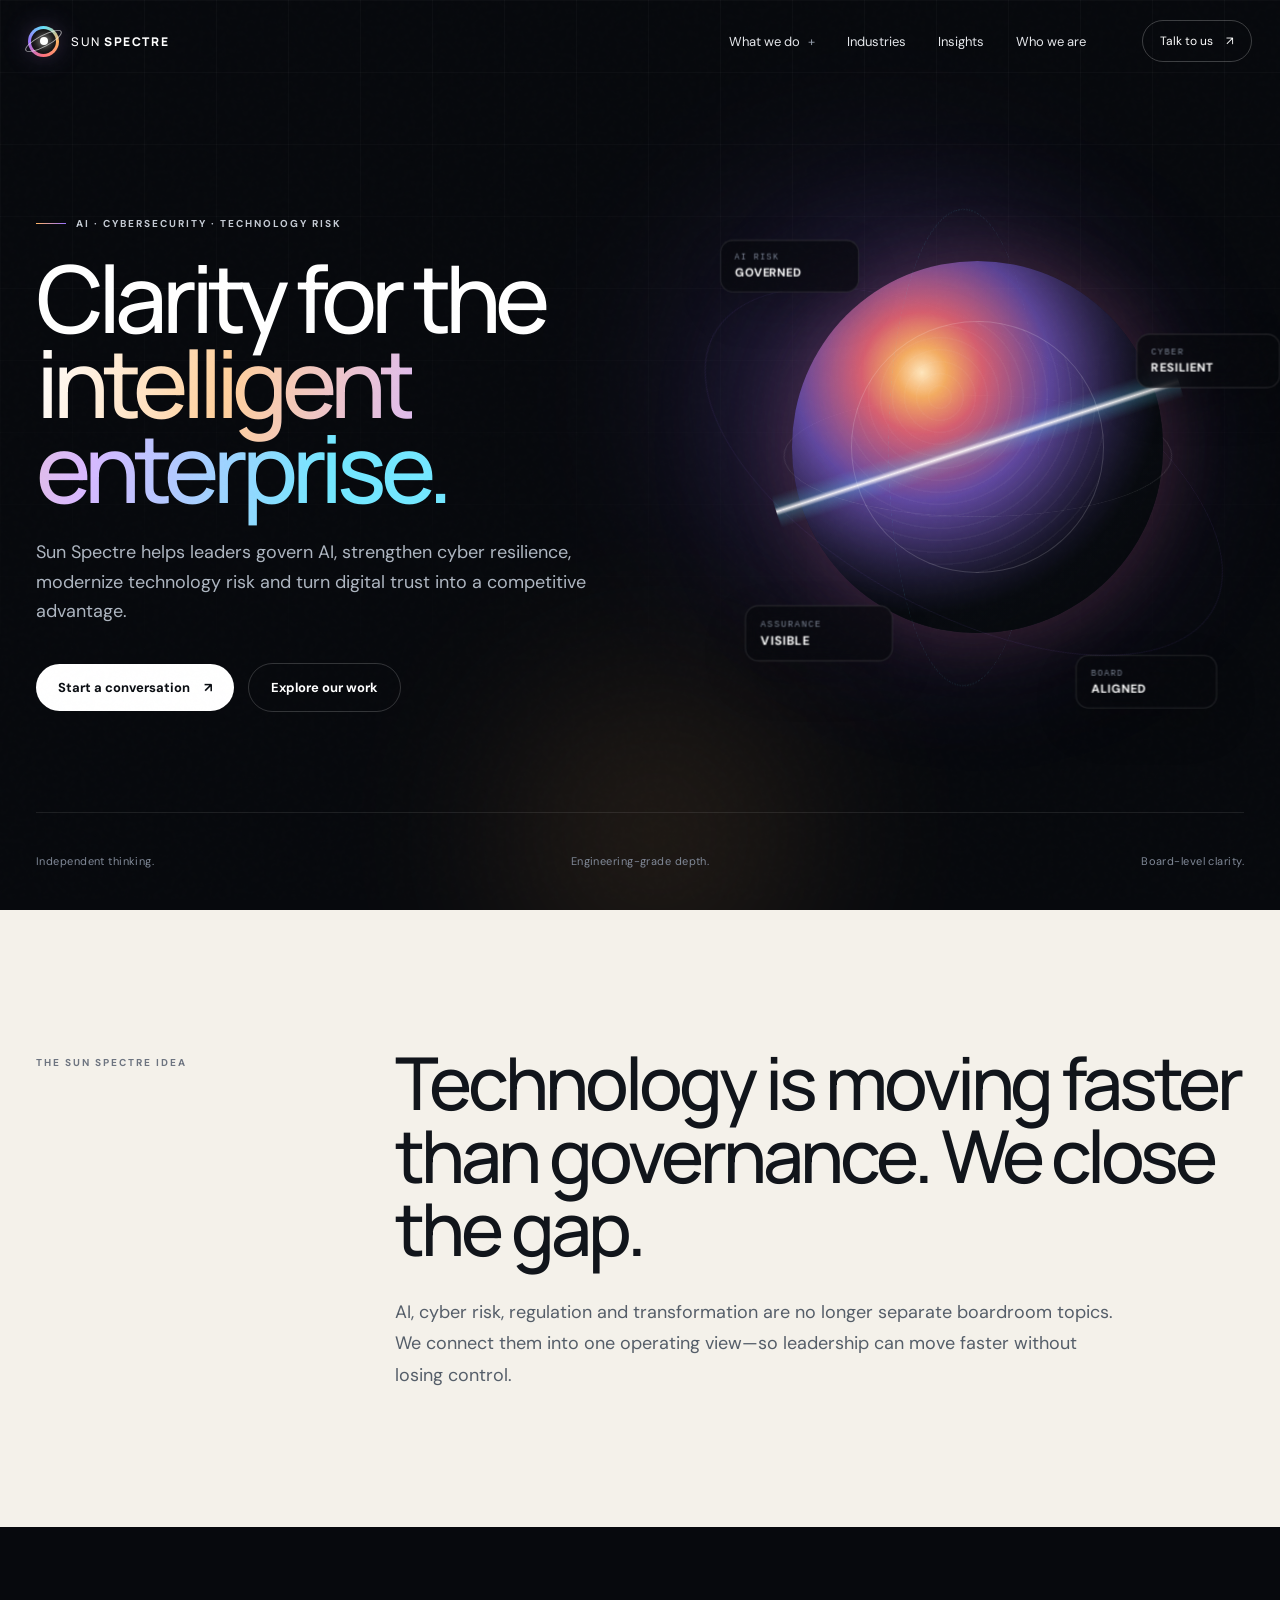
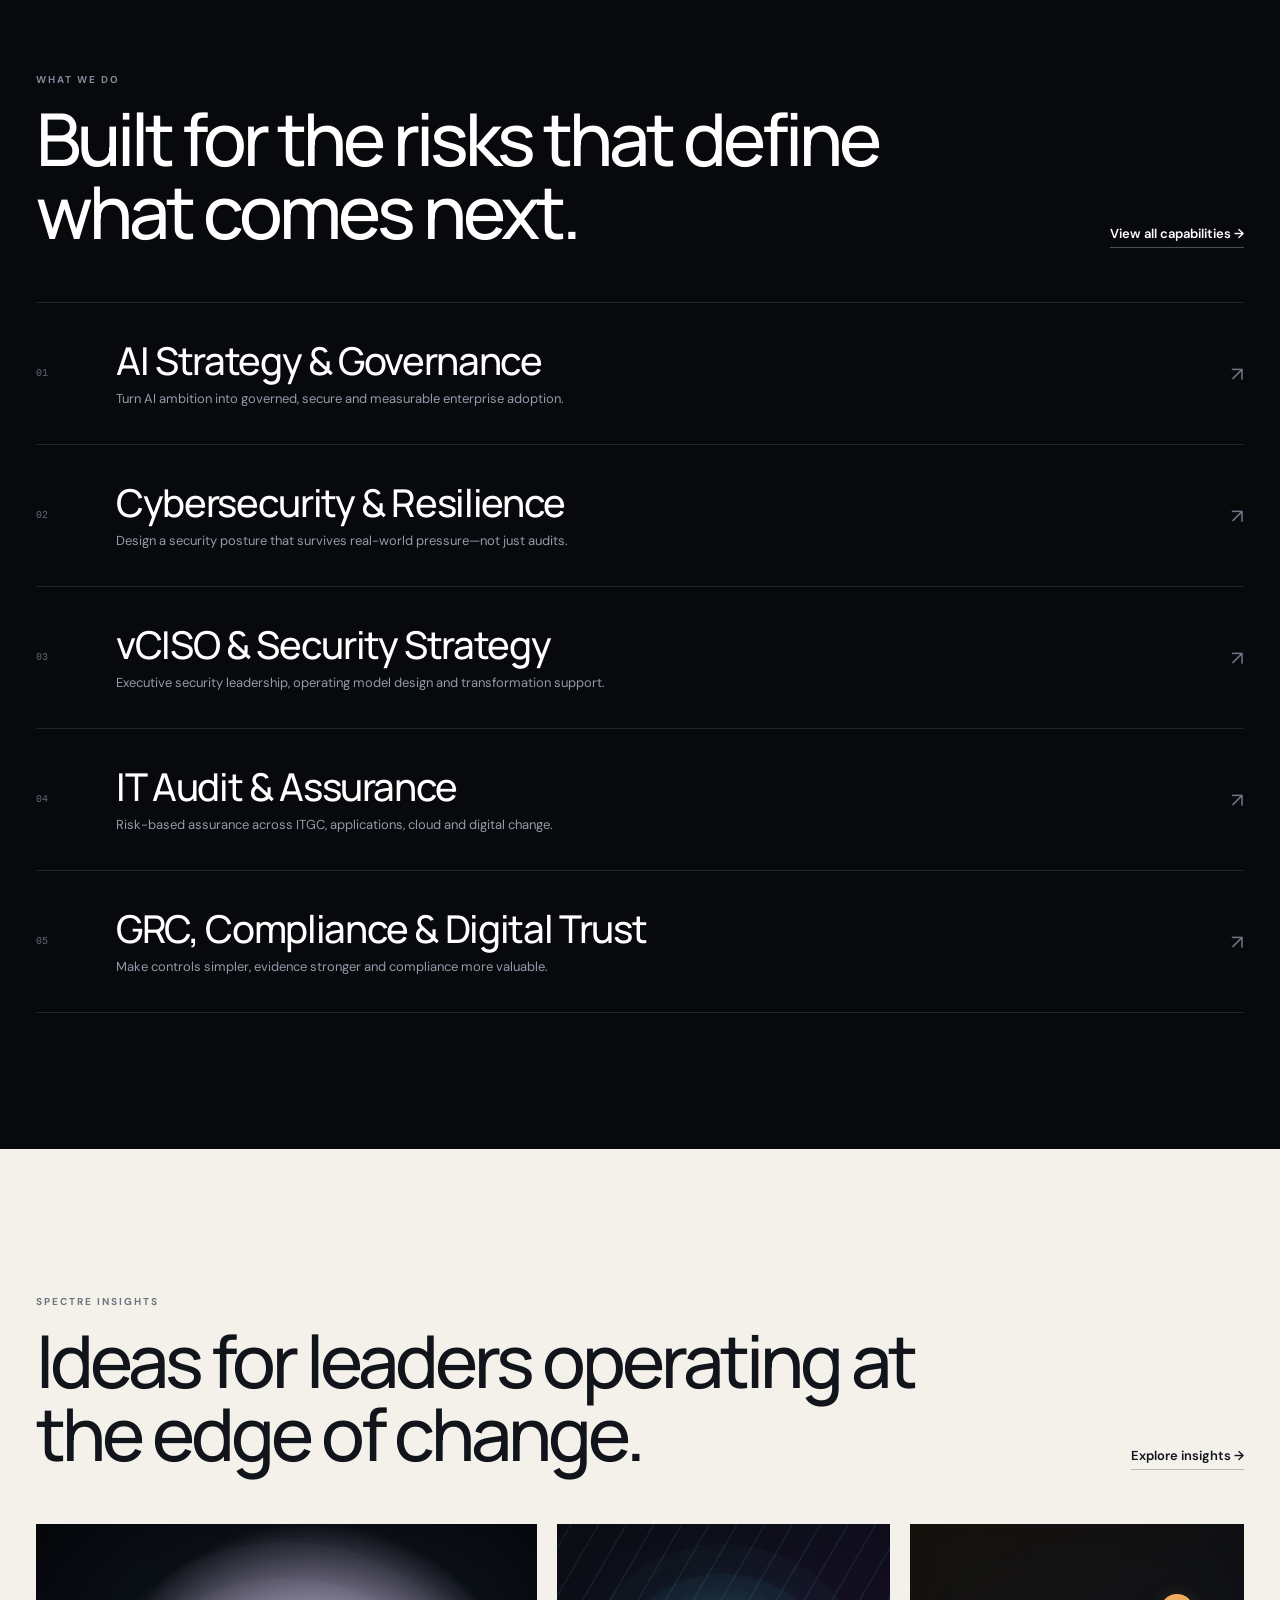
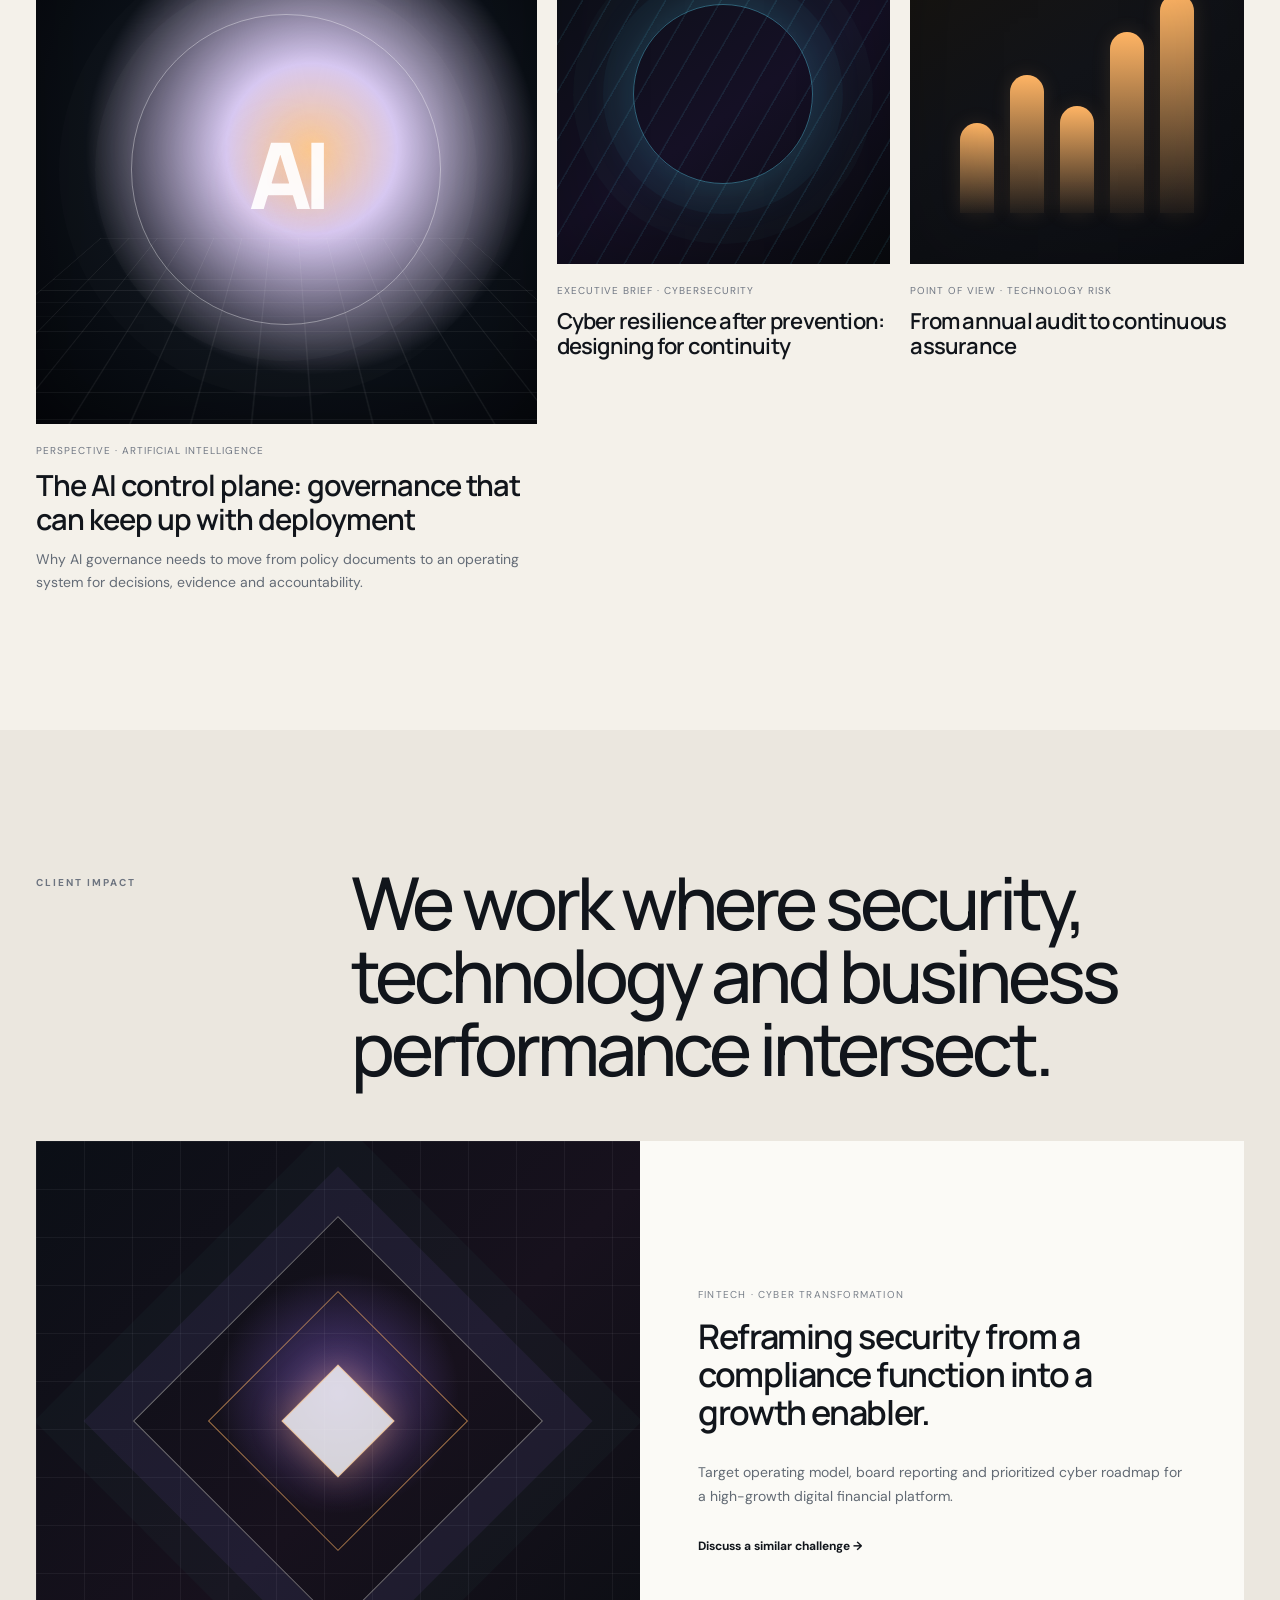
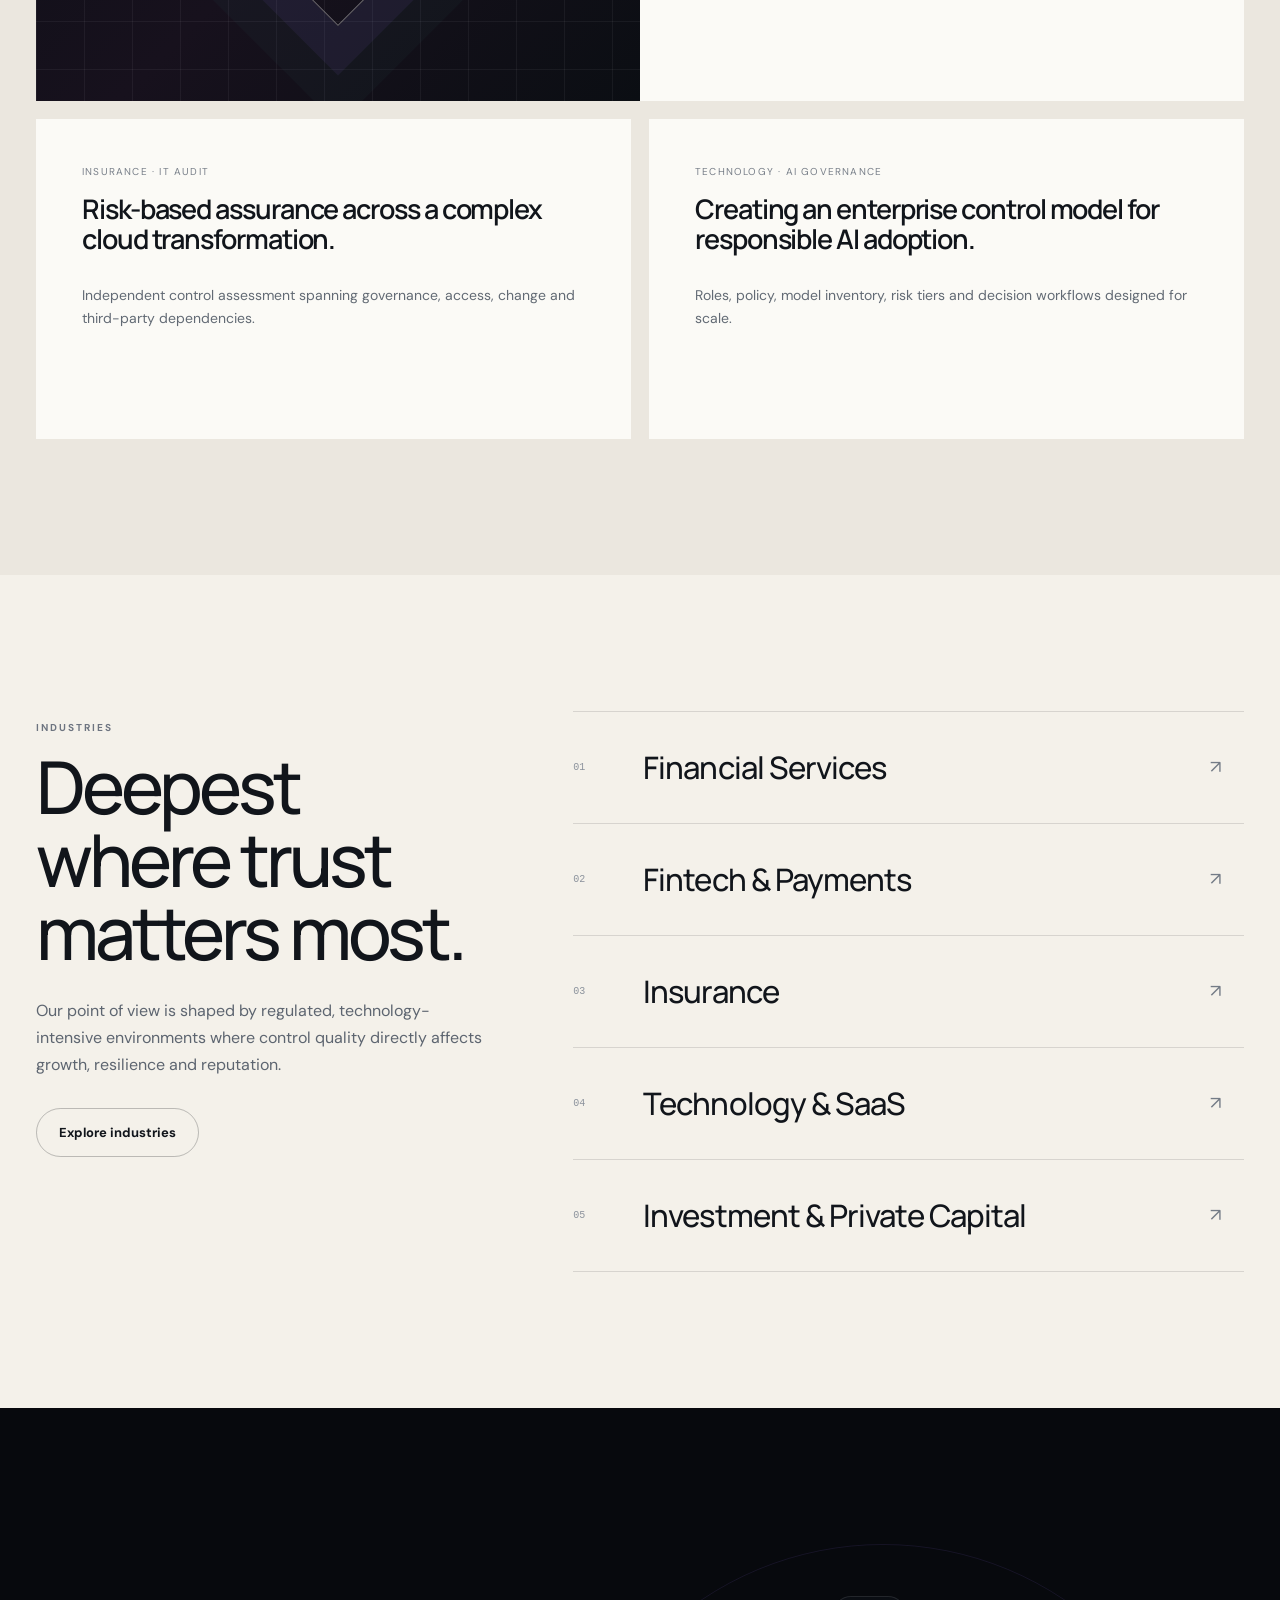
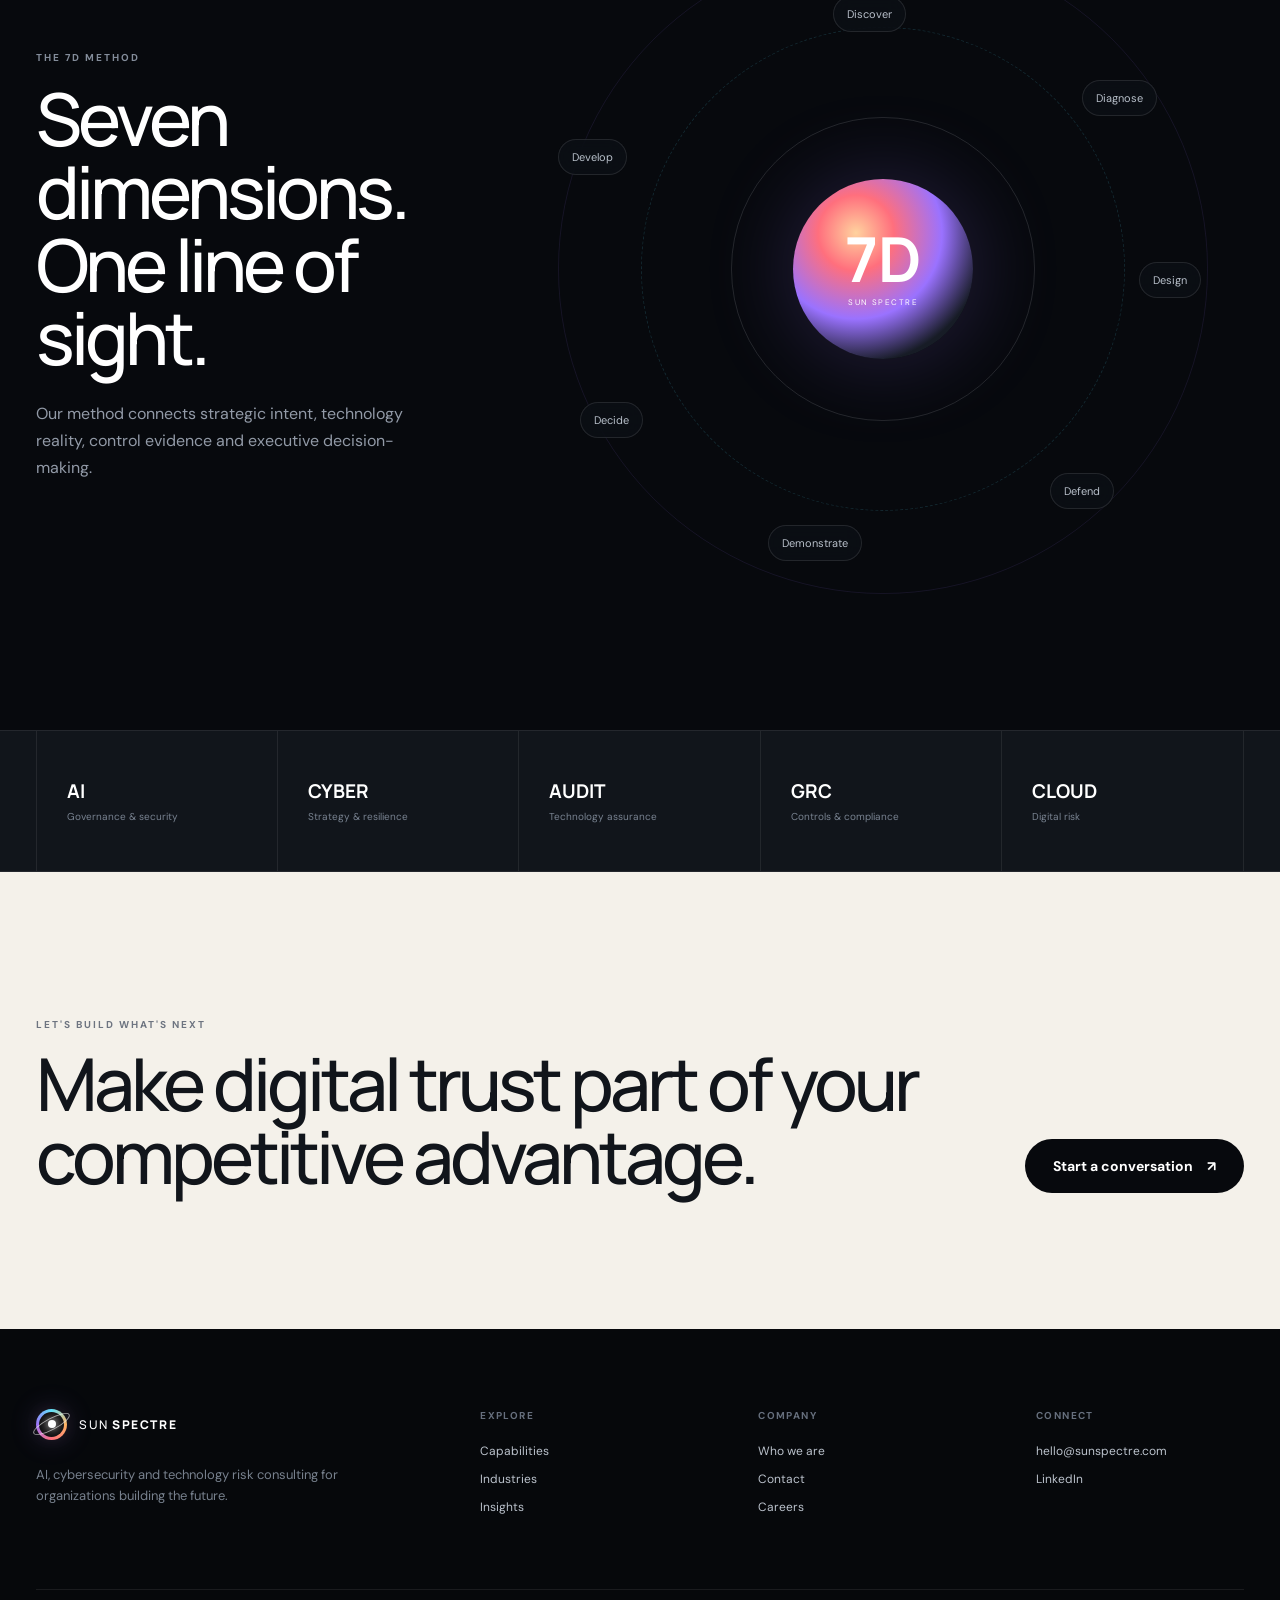
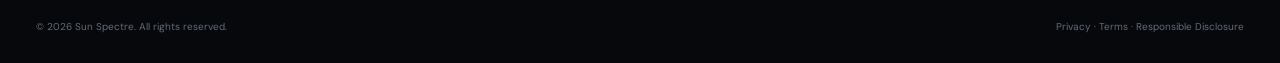
==== index.html @ 36d3ee29 "Add files via upload" ====
<!DOCTYPE html>
<html lang="en">
<head>
  <meta charset="UTF-8" />
  <meta name="viewport" content="width=device-width, initial-scale=1.0" />
  <meta name="theme-color" content="#07090d" />
  <meta name="description" content="Sun Spectre is a modern consulting firm helping leaders govern AI, strengthen cybersecurity, improve technology risk, and build digital trust." />
  <title>Sun Spectre | AI, Cybersecurity & Digital Trust Consulting</title>
  <link rel="preconnect" href="https://fonts.googleapis.com">
  <link rel="preconnect" href="https://fonts.gstatic.com" crossorigin>
  <link href="https://fonts.googleapis.com/css2?family=DM+Sans:wght@400;500;600;700&family=Manrope:wght@400;500;600;700;800&display=swap" rel="stylesheet">
  <link rel="stylesheet" href="styles.css" />
</head>
<body>
  <div class="spectral-cursor" aria-hidden="true"></div>
  <div class="grain" aria-hidden="true"></div>

  <header class="site-header" data-header>
    <div class="header-inner">
      <a class="brand" href="index.html" aria-label="Sun Spectre home">
        <span class="brand-symbol" aria-hidden="true"><span></span><i></i></span>
        <span class="brand-name">SUN <b>SPECTRE</b></span>
      </a>

      <button class="menu-toggle" type="button" aria-label="Open navigation" aria-expanded="false" data-menu-toggle>
        <span></span><span></span>
      </button>

      <nav class="main-nav" aria-label="Primary navigation" data-menu>
        <div class="nav-item has-panel">
          <button class="nav-link" type="button">What we do <span>+</span></button>
          <div class="mega-panel">
            <div class="mega-intro">
              <span class="mini-label">Capabilities</span>
              <h3>Turn technology risk into strategic advantage.</h3>
              <p>Strategy, assurance and execution across AI, cybersecurity, audit and digital transformation.</p>
              <a href="capabilities.html" class="text-link">Explore all capabilities →</a>
            </div>
            <div class="mega-links">
              <a href="capabilities.html#ai"><span>01</span>AI Strategy & Governance</a>
              <a href="capabilities.html#cyber"><span>02</span>Cybersecurity & Resilience</a>
              <a href="capabilities.html#vciso"><span>03</span>vCISO & Security Strategy</a>
              <a href="capabilities.html#audit"><span>04</span>IT Audit & Assurance</a>
              <a href="capabilities.html#grc"><span>05</span>GRC & Compliance</a>
              <a href="capabilities.html#cloud"><span>06</span>Cloud & Digital Risk</a>
            </div>
          </div>
        </div>

        <a class="nav-link" href="industries.html">Industries</a>
        <a class="nav-link" href="insights.html">Insights</a>
        <a class="nav-link" href="about.html">Who we are</a>
      </nav>

      <a class="header-cta" href="contact.html">Talk to us <span>↗</span></a>
    </div>
  </header>

  <main>
    <section class="hero" id="top">
      <div class="hero-grid-lines" aria-hidden="true"></div>
      <div class="hero-glow hero-glow-a" aria-hidden="true"></div>
      <div class="hero-glow hero-glow-b" aria-hidden="true"></div>

      <div class="page-shell hero-layout">
        <div class="hero-copy reveal">
          <div class="eyebrow"><span></span> AI · CYBERSECURITY · TECHNOLOGY RISK</div>
          <h1>Clarity for the<br><em>intelligent enterprise.</em></h1>
          <p class="hero-lede">Sun Spectre helps leaders govern AI, strengthen cyber resilience, modernize technology risk and turn digital trust into a competitive advantage.</p>
          <div class="hero-actions">
            <a class="button primary" href="contact.html">Start a conversation <span>↗</span></a>
            <a class="button secondary" href="capabilities.html">Explore our work</a>
          </div>
        </div>

        <div class="hero-visual reveal" aria-label="Abstract Sun Spectre intelligence visualization">
          <div class="orbital orbital-1"></div>
          <div class="orbital orbital-2"></div>
          <div class="orbital orbital-3"></div>
          <div class="spectre-sphere">
            <div class="sphere-core"></div>
            <div class="sphere-scan"></div>
          </div>
          <div class="data-node node-a"><span>AI RISK</span><b>GOVERNED</b></div>
          <div class="data-node node-b"><span>CYBER</span><b>RESILIENT</b></div>
          <div class="data-node node-c"><span>ASSURANCE</span><b>VISIBLE</b></div>
          <div class="data-node node-d"><span>BOARD</span><b>ALIGNED</b></div>
        </div>
      </div>

      <div class="page-shell hero-foot reveal">
        <span>Independent thinking.</span>
        <span>Engineering-grade depth.</span>
        <span>Board-level clarity.</span>
      </div>
    </section>

    <section class="intro-statement section-space">
      <div class="page-shell split-heading reveal">
        <div class="section-kicker">THE SUN SPECTRE IDEA</div>
        <div>
          <h2>Technology is moving faster than governance. We close the gap.</h2>
          <p>AI, cyber risk, regulation and transformation are no longer separate boardroom topics. We connect them into one operating view—so leadership can move faster without losing control.</p>
        </div>
      </div>
    </section>

    <section class="capability-showcase section-space dark-panel" id="capabilities">
      <div class="page-shell">
        <div class="section-top reveal">
          <div>
            <div class="section-kicker">WHAT WE DO</div>
            <h2>Built for the risks that define what comes next.</h2>
          </div>
          <a class="text-link light" href="capabilities.html">View all capabilities →</a>
        </div>

        <div class="capability-list">
          <a class="cap-row reveal" href="capabilities.html#ai">
            <span class="cap-index">01</span>
            <div><h3>AI Strategy & Governance</h3><p>Turn AI ambition into governed, secure and measurable enterprise adoption.</p></div>
            <span class="cap-arrow">↗</span>
          </a>
          <a class="cap-row reveal" href="capabilities.html#cyber">
            <span class="cap-index">02</span>
            <div><h3>Cybersecurity & Resilience</h3><p>Design a security posture that survives real-world pressure—not just audits.</p></div>
            <span class="cap-arrow">↗</span>
          </a>
          <a class="cap-row reveal" href="capabilities.html#vciso">
            <span class="cap-index">03</span>
            <div><h3>vCISO & Security Strategy</h3><p>Executive security leadership, operating model design and transformation support.</p></div>
            <span class="cap-arrow">↗</span>
          </a>
          <a class="cap-row reveal" href="capabilities.html#audit">
            <span class="cap-index">04</span>
            <div><h3>IT Audit & Assurance</h3><p>Risk-based assurance across ITGC, applications, cloud and digital change.</p></div>
            <span class="cap-arrow">↗</span>
          </a>
          <a class="cap-row reveal" href="capabilities.html#grc">
            <span class="cap-index">05</span>
            <div><h3>GRC, Compliance & Digital Trust</h3><p>Make controls simpler, evidence stronger and compliance more valuable.</p></div>
            <span class="cap-arrow">↗</span>
          </a>
        </div>
      </div>
    </section>

    <section class="insights-section section-space">
      <div class="page-shell">
        <div class="section-top reveal">
          <div>
            <div class="section-kicker">SPECTRE INSIGHTS</div>
            <h2>Ideas for leaders operating at the edge of change.</h2>
          </div>
          <a class="text-link" href="insights.html">Explore insights →</a>
        </div>

        <div class="editorial-grid">
          <article class="feature-story reveal">
            <a href="insights.html#ai-governance" class="story-visual visual-ai" aria-label="Read AI governance insight">
              <span class="visual-grid"></span>
              <div class="visual-orbit"></div>
              <div class="visual-center">AI</div>
            </a>
            <div class="story-meta">Perspective · Artificial Intelligence</div>
            <h3><a href="insights.html#ai-governance">The AI control plane: governance that can keep up with deployment</a></h3>
            <p>Why AI governance needs to move from policy documents to an operating system for decisions, evidence and accountability.</p>
          </article>

          <article class="story-card reveal">
            <a href="insights.html#cyber-resilience" class="story-visual visual-cyber" aria-label="Read cyber resilience insight">
              <div class="cyber-lines"></div>
              <div class="cyber-pulse"></div>
            </a>
            <div class="story-meta">Executive Brief · Cybersecurity</div>
            <h3><a href="insights.html#cyber-resilience">Cyber resilience after prevention: designing for continuity</a></h3>
          </article>

          <article class="story-card reveal">
            <a href="insights.html#continuous-assurance" class="story-visual visual-audit" aria-label="Read digital assurance insight">
              <div class="audit-bars"><i></i><i></i><i></i><i></i><i></i></div>
            </a>
            <div class="story-meta">Point of View · Technology Risk</div>
            <h3><a href="insights.html#continuous-assurance">From annual audit to continuous assurance</a></h3>
          </article>
        </div>
      </div>
    </section>

    <section class="impact-section section-space">
      <div class="page-shell">
        <div class="impact-header reveal">
          <div class="section-kicker">CLIENT IMPACT</div>
          <h2>We work where security, technology and business performance intersect.</h2>
        </div>

        <div class="impact-grid">
          <article class="impact-card impact-large reveal">
            <div class="impact-visual impact-fintech"><div class="impact-shape"></div></div>
            <div class="impact-copy">
              <span>Fintech · Cyber Transformation</span>
              <h3>Reframing security from a compliance function into a growth enabler.</h3>
              <p>Target operating model, board reporting and prioritized cyber roadmap for a high-growth digital financial platform.</p>
              <a href="contact.html">Discuss a similar challenge →</a>
            </div>
          </article>

          <article class="impact-card reveal">
            <div class="impact-copy compact">
              <span>Insurance · IT Audit</span>
              <h3>Risk-based assurance across a complex cloud transformation.</h3>
              <p>Independent control assessment spanning governance, access, change and third-party dependencies.</p>
            </div>
          </article>

          <article class="impact-card reveal">
            <div class="impact-copy compact">
              <span>Technology · AI Governance</span>
              <h3>Creating an enterprise control model for responsible AI adoption.</h3>
              <p>Roles, policy, model inventory, risk tiers and decision workflows designed for scale.</p>
            </div>
          </article>
        </div>
      </div>
    </section>

    <section class="industries-section section-space">
      <div class="page-shell industry-layout">
        <div class="industry-intro reveal">
          <div class="section-kicker">INDUSTRIES</div>
          <h2>Deepest where trust matters most.</h2>
          <p>Our point of view is shaped by regulated, technology-intensive environments where control quality directly affects growth, resilience and reputation.</p>
          <a class="button secondary dark" href="industries.html">Explore industries</a>
        </div>

        <div class="industry-stack reveal">
          <a href="industries.html#financial-services"><span>01</span><h3>Financial Services</h3><b>↗</b></a>
          <a href="industries.html#fintech"><span>02</span><h3>Fintech & Payments</h3><b>↗</b></a>
          <a href="industries.html#insurance"><span>03</span><h3>Insurance</h3><b>↗</b></a>
          <a href="industries.html#technology"><span>04</span><h3>Technology & SaaS</h3><b>↗</b></a>
          <a href="industries.html#investment"><span>05</span><h3>Investment & Private Capital</h3><b>↗</b></a>
        </div>
      </div>
    </section>

    <section class="method-section section-space">
      <div class="page-shell method-layout">
        <div class="method-copy reveal">
          <div class="section-kicker">THE 7D METHOD</div>
          <h2>Seven dimensions. One line of sight.</h2>
          <p>Our method connects strategic intent, technology reality, control evidence and executive decision-making.</p>
        </div>

        <div class="method-wheel reveal" aria-label="Sun Spectre seven dimension method">
          <div class="method-core"><span>7D</span><small>SUN SPECTRE</small></div>
          <span class="method-tag tag-1">Discover</span>
          <span class="method-tag tag-2">Diagnose</span>
          <span class="method-tag tag-3">Design</span>
          <span class="method-tag tag-4">Defend</span>
          <span class="method-tag tag-5">Demonstrate</span>
          <span class="method-tag tag-6">Decide</span>
          <span class="method-tag tag-7">Develop</span>
          <i class="wheel-ring ring-a"></i><i class="wheel-ring ring-b"></i><i class="wheel-ring ring-c"></i>
        </div>
      </div>
    </section>

    <section class="credibility-strip">
      <div class="page-shell credibility-grid reveal">
        <div><strong>AI</strong><span>Governance & security</span></div>
        <div><strong>CYBER</strong><span>Strategy & resilience</span></div>
        <div><strong>AUDIT</strong><span>Technology assurance</span></div>
        <div><strong>GRC</strong><span>Controls & compliance</span></div>
        <div><strong>CLOUD</strong><span>Digital risk</span></div>
      </div>
    </section>

    <section class="final-cta section-space">
      <div class="page-shell final-cta-inner reveal">
        <div>
          <div class="section-kicker">LET'S BUILD WHAT'S NEXT</div>
          <h2>Make digital trust part of your competitive advantage.</h2>
        </div>
        <a class="button primary large" href="contact.html">Start a conversation <span>↗</span></a>
      </div>
    </section>
  </main>

  <footer class="site-footer">
    <div class="page-shell footer-top">
      <div class="footer-brand">
        <a class="brand footer-logo" href="index.html"><span class="brand-symbol"><span></span><i></i></span><span class="brand-name">SUN <b>SPECTRE</b></span></a>
        <p>AI, cybersecurity and technology risk consulting for organizations building the future.</p>
      </div>
      <div class="footer-column"><h4>Explore</h4><a href="capabilities.html">Capabilities</a><a href="industries.html">Industries</a><a href="insights.html">Insights</a></div>
      <div class="footer-column"><h4>Company</h4><a href="about.html">Who we are</a><a href="contact.html">Contact</a><a href="contact.html">Careers</a></div>
      <div class="footer-column"><h4>Connect</h4><a href="mailto:hello@sunspectre.com">hello@sunspectre.com</a><a href="#">LinkedIn</a></div>
    </div>
    <div class="page-shell footer-bottom"><span>© <span id="year"></span> Sun Spectre. All rights reserved.</span><span>Privacy · Terms · Responsible Disclosure</span></div>
  </footer>

  <script src="script.js"></script>
</body>
</html>
---- styles.css ----
:root {
  --ink:#07090d;
  --ink-2:#0d1118;
  --ink-3:#151b24;
  --paper:#f4f1ea;
  --paper-2:#ebe7df;
  --white:#fbfaf6;
  --text:#11151b;
  --muted:#68707d;
  --muted-light:#a4acb8;
  --line:rgba(17,21,27,.13);
  --line-dark:rgba(255,255,255,.11);
  --sun:#ffb464;
  --rose:#ff6f7d;
  --violet:#9a72ff;
  --cyan:#5de2ff;
  --acid:#d4ff6b;
  --max:1440px;
  --radius:28px;
}

*{box-sizing:border-box}
html{scroll-behavior:smooth}
body{margin:0;background:var(--paper);color:var(--text);font-family:"DM Sans",sans-serif;overflow-x:hidden}
a{color:inherit;text-decoration:none}
button,input,textarea{font:inherit}
button{color:inherit}
::selection{background:var(--sun);color:#111}

.page-shell{width:min(calc(100% - 72px),var(--max));margin:0 auto}
.section-space{padding:136px 0}
.grain{pointer-events:none;position:fixed;inset:0;z-index:99;opacity:.025;background-image:url("data:image/svg+xml,%3Csvg viewBox='0 0 180 180' xmlns='http://www.w3.org/2000/svg'%3E%3Cfilter id='n'%3E%3CfeTurbulence type='fractalNoise' baseFrequency='.9' numOctaves='4' stitchTiles='stitch'/%3E%3C/filter%3E%3Crect width='100%25' height='100%25' filter='url(%23n)' opacity='.55'/%3E%3C/svg%3E")}
.spectral-cursor{position:fixed;width:360px;height:360px;border-radius:50%;pointer-events:none;z-index:0;transform:translate(-50%,-50%);background:radial-gradient(circle,rgba(93,226,255,.11),rgba(154,114,255,.06) 35%,transparent 68%);filter:blur(12px);mix-blend-mode:screen;opacity:0;transition:opacity .4s}
body:hover .spectral-cursor{opacity:1}

.site-header{position:fixed;top:0;left:0;width:100%;z-index:50;color:white;transition:background .3s,border-color .3s,backdrop-filter .3s}
.site-header.scrolled{background:rgba(7,9,13,.86);border-bottom:1px solid rgba(255,255,255,.08);backdrop-filter:blur(22px)}
.header-inner{width:min(calc(100% - 56px),var(--max));height:82px;margin:0 auto;display:flex;align-items:center;gap:40px}
.brand{display:inline-flex;align-items:center;gap:12px;white-space:nowrap}
.brand-symbol{position:relative;width:31px;height:31px;border-radius:50%;display:grid;place-items:center;background:conic-gradient(from 90deg,var(--sun),var(--rose),var(--violet),var(--cyan),var(--sun));box-shadow:0 0 28px rgba(154,114,255,.22)}
.brand-symbol::before{content:"";position:absolute;inset:3px;border-radius:50%;background:#090b10}
.brand-symbol span{position:relative;width:8px;height:8px;border-radius:50%;background:#fff;box-shadow:0 0 9px #fff,0 0 22px var(--sun)}
.brand-symbol i{position:absolute;width:41px;height:12px;border:1px solid rgba(255,255,255,.58);border-radius:50%;transform:rotate(-28deg)}
.brand-name{font-family:"Manrope",sans-serif;letter-spacing:.13em;font-size:12px;font-weight:500}.brand-name b{font-weight:800}
.main-nav{display:flex;align-items:center;gap:32px;margin-left:auto}
.nav-link{position:relative;border:0;background:none;padding:30px 0;font-size:13px;cursor:pointer;color:#e5e7eb}
.nav-link::after{content:"";position:absolute;left:0;right:100%;bottom:20px;height:1px;background:linear-gradient(90deg,var(--sun),var(--violet));transition:right .25s}.nav-link:hover::after{right:0}
.nav-link span{margin-left:5px;color:#9098a5}
.nav-item{position:relative}.mega-panel{position:absolute;top:70px;left:50%;width:min(920px,80vw);transform:translateX(-47%) translateY(10px);display:grid;grid-template-columns:.82fr 1.18fr;background:rgba(10,13,19,.97);border:1px solid rgba(255,255,255,.11);border-radius:22px;padding:28px;box-shadow:0 30px 90px rgba(0,0,0,.5);opacity:0;visibility:hidden;transition:.25s;backdrop-filter:blur(24px)}
.nav-item:hover .mega-panel,.nav-item:focus-within .mega-panel{opacity:1;visibility:visible;transform:translateX(-47%) translateY(0)}
.mega-intro{padding:16px 32px 16px 10px;border-right:1px solid rgba(255,255,255,.1)}.mega-intro h3{font:600 26px/1.15 "Manrope";margin:14px 0}.mega-intro p{color:#9aa3b1;line-height:1.6;font-size:13px}.mini-label{font-size:9px;letter-spacing:.18em;color:var(--sun)}
.mega-links{display:grid;grid-template-columns:1fr 1fr;padding-left:22px}.mega-links a{display:flex;gap:12px;align-items:center;padding:15px 10px;border-bottom:1px solid rgba(255,255,255,.07);font-size:12px;color:#dfe3e8}.mega-links a:hover{color:white;background:rgba(255,255,255,.035)}.mega-links span{font:9px monospace;color:#6e7786}
.text-link{display:inline-block;font-size:13px;font-weight:600;padding-bottom:5px;border-bottom:1px solid rgba(17,21,27,.25)}.text-link.light{color:white;border-color:rgba(255,255,255,.28)}
.header-cta{margin-left:16px;padding:12px 17px;border:1px solid rgba(255,255,255,.22);border-radius:999px;font-size:12px;transition:.25s}.header-cta:hover{background:white;color:#090b10}.header-cta span{margin-left:10px}
.menu-toggle{display:none;margin-left:auto;width:42px;height:42px;border-radius:50%;border:1px solid rgba(255,255,255,.18);background:transparent;position:relative}.menu-toggle span{position:absolute;left:11px;right:11px;height:1px;background:white}.menu-toggle span:first-child{top:16px}.menu-toggle span:last-child{top:24px}

.hero{position:relative;min-height:910px;background:var(--ink);color:white;overflow:hidden;padding-top:82px}
.hero-grid-lines{position:absolute;inset:0;background-image:linear-gradient(rgba(255,255,255,.035) 1px,transparent 1px),linear-gradient(90deg,rgba(255,255,255,.035) 1px,transparent 1px);background-size:72px 72px;mask-image:linear-gradient(to bottom,rgba(0,0,0,.8),transparent 88%)}
.hero-glow{position:absolute;border-radius:50%;filter:blur(80px);opacity:.28}.hero-glow-a{width:580px;height:580px;right:8%;top:12%;background:radial-gradient(circle,var(--violet),transparent 65%)}.hero-glow-b{width:480px;height:480px;right:30%;bottom:-18%;background:radial-gradient(circle,var(--sun),transparent 68%);opacity:.15}
.hero-layout{position:relative;z-index:2;display:grid;grid-template-columns:1.08fr .92fr;align-items:center;min-height:730px;gap:50px}
.hero-copy{padding-top:35px}.eyebrow,.section-kicker{font-size:10px;letter-spacing:.2em;font-weight:700}.eyebrow{display:flex;align-items:center;gap:10px;color:#c5cbd4}.eyebrow span{width:30px;height:1px;background:linear-gradient(90deg,var(--sun),var(--violet))}
.hero h1{font:500 clamp(66px,7.3vw,118px)/.91 "Manrope";letter-spacing:-.065em;margin:25px 0 28px;max-width:980px}.hero h1 em{font-style:normal;background:linear-gradient(100deg,#fff 0%,#ffd09c 25%,#d8b8ff 54%,#73e7ff 84%);-webkit-background-clip:text;color:transparent}
.hero-lede{max-width:690px;color:#aeb6c1;font-size:18px;line-height:1.65;margin:0}.hero-actions{display:flex;gap:14px;align-items:center;margin-top:36px}.button{display:inline-flex;align-items:center;justify-content:center;gap:14px;border-radius:999px;padding:15px 22px;font-size:13px;font-weight:700;transition:transform .25s,background .25s,color .25s,border-color .25s}.button:hover{transform:translateY(-2px)}.button.primary{background:white;color:#0a0d12}.button.primary:hover{background:var(--sun)}.button.secondary{border:1px solid rgba(255,255,255,.18);color:white}.button.secondary:hover{border-color:rgba(255,255,255,.5);background:rgba(255,255,255,.05)}.button.secondary.dark{color:var(--text);border-color:rgba(17,21,27,.25)}.button.large{padding:18px 28px;font-size:14px}
.hero-visual{height:580px;position:relative;display:grid;place-items:center;perspective:1200px;transform-style:preserve-3d;transition:transform .18s ease-out}.spectre-sphere{width:min(29vw,390px);aspect-ratio:1;border-radius:50%;position:relative;background:radial-gradient(circle at 35% 30%,#ffe6bd 0,rgba(255,180,100,.95) 7%,rgba(255,111,125,.82) 17%,rgba(154,114,255,.58) 36%,rgba(15,20,29,.96) 68%);box-shadow:0 0 70px rgba(255,111,125,.18),0 0 160px rgba(154,114,255,.15),inset -50px -60px 90px rgba(0,0,0,.5);animation:float 7s ease-in-out infinite}.sphere-core{position:absolute;inset:16%;border-radius:50%;border:1px solid rgba(255,255,255,.16);background:repeating-radial-gradient(circle at 35% 30%,transparent 0 10px,rgba(255,255,255,.035) 11px 12px)}.sphere-scan{position:absolute;inset:-7%;border-radius:50%;background:linear-gradient(transparent 46%,rgba(93,226,255,.22) 49%,rgba(255,255,255,.9) 50%,rgba(93,226,255,.22) 51%,transparent 54%);transform:rotate(-18deg);filter:blur(.5px)}
.orbital{position:absolute;border-radius:50%;border:1px solid rgba(255,255,255,.1)}.orbital-1{width:72%;aspect-ratio:1;transform:rotateX(72deg) rotateZ(18deg);animation:spinA 18s linear infinite}.orbital-2{width:88%;aspect-ratio:1;border-style:dashed;border-color:rgba(93,226,255,.12);transform:rotateY(72deg) rotateZ(-15deg);animation:spinB 24s linear infinite reverse}.orbital-3{width:105%;aspect-ratio:1;border-color:rgba(154,114,255,.09);transform:rotateX(58deg) rotateY(25deg);animation:spinA 36s linear infinite reverse}
.data-node{position:absolute;min-width:132px;padding:11px 13px;border:1px solid rgba(255,255,255,.12);border-radius:12px;background:rgba(7,9,13,.72);backdrop-filter:blur(12px);box-shadow:0 16px 40px rgba(0,0,0,.2)}.data-node span{display:block;font:8px monospace;letter-spacing:.16em;color:#7d8696}.data-node b{display:block;margin-top:3px;font-size:11px;letter-spacing:.05em}.node-a{top:16%;left:4%;transform:translateZ(60px)}.node-b{right:-2%;top:32%;transform:translateZ(100px)}.node-c{left:11%;bottom:17%;transform:translateZ(130px)}.node-d{right:8%;bottom:8%;transform:translateZ(80px)}
.hero-foot{position:relative;z-index:2;min-height:96px;border-top:1px solid rgba(255,255,255,.09);display:grid;grid-template-columns:repeat(3,1fr);align-items:center;color:#808998;font-size:11px;letter-spacing:.04em}.hero-foot span:nth-child(2){text-align:center}.hero-foot span:nth-child(3){text-align:right}
@keyframes float{50%{transform:translateY(-14px) rotate(.7deg)}}@keyframes spinA{to{transform:rotateX(72deg) rotateZ(378deg)}}@keyframes spinB{to{transform:rotateY(72deg) rotateZ(345deg)}}

.intro-statement{background:var(--paper)}.split-heading{display:grid;grid-template-columns:.34fr 1fr;gap:70px}.section-kicker{color:#6d7480;padding-top:10px}.split-heading h2,.section-top h2,.impact-header h2,.industry-intro h2,.method-copy h2,.final-cta h2,.page-hero h1{font:500 clamp(46px,5.7vw,84px)/1 "Manrope";letter-spacing:-.055em;margin:0}.split-heading p{max-width:730px;font-size:18px;line-height:1.75;color:#555e69;margin:32px 0 0}

.dark-panel{background:var(--ink);color:white}.section-top{display:flex;align-items:flex-end;justify-content:space-between;gap:40px;margin-bottom:54px}.section-top h2{max-width:940px;margin-top:16px}.dark-panel .section-kicker{color:#818a98}
.capability-list{border-top:1px solid var(--line-dark)}.cap-row{display:grid;grid-template-columns:80px 1fr 50px;align-items:center;min-height:142px;border-bottom:1px solid var(--line-dark);transition:background .3s,padding .3s}.cap-row:hover{background:linear-gradient(90deg,rgba(255,180,100,.055),rgba(154,114,255,.04),transparent);padding-left:12px}.cap-index{font:10px monospace;color:#606978}.cap-row h3{font:500 clamp(28px,3vw,46px)/1.1 "Manrope";letter-spacing:-.035em;margin:0 0 8px}.cap-row p{margin:0;color:#929ba8;font-size:13px}.cap-arrow{font-size:20px;text-align:right;color:#6f7886;transition:.25s}.cap-row:hover .cap-arrow{color:var(--sun);transform:translate(3px,-3px)}

.insights-section{background:var(--paper)}.editorial-grid{display:grid;grid-template-columns:1.2fr .8fr .8fr;gap:20px}.feature-story,.story-card{display:flex;flex-direction:column}.story-visual{height:340px;position:relative;overflow:hidden;background:#111}.feature-story .story-visual{height:500px}.story-meta{font-size:10px;letter-spacing:.1em;text-transform:uppercase;color:#707783;margin-top:20px}.feature-story h3,.story-card h3{font:600 29px/1.15 "Manrope";letter-spacing:-.035em;margin:12px 0}.story-card h3{font-size:22px}.feature-story p{color:#646c77;line-height:1.65;font-size:14px;margin:0}.story-visual::after{content:"";position:absolute;inset:0;box-shadow:inset 0 0 90px rgba(0,0,0,.25)}
.visual-ai{background:radial-gradient(circle at 55% 45%,rgba(255,180,100,.65),rgba(154,114,255,.32) 22%,#0b1017 58%,#04060a)}.visual-grid{position:absolute;inset:0;background-image:linear-gradient(rgba(255,255,255,.07) 1px,transparent 1px),linear-gradient(90deg,rgba(255,255,255,.07) 1px,transparent 1px);background-size:38px 38px;transform:perspective(600px) rotateX(60deg) scale(1.6);transform-origin:center bottom}.visual-orbit{position:absolute;width:62%;aspect-ratio:1;border-radius:50%;border:1px solid rgba(255,255,255,.38);left:19%;top:18%;box-shadow:0 0 0 36px rgba(255,255,255,.025),0 0 0 72px rgba(255,255,255,.015);animation:storySpin 14s linear infinite}.visual-center{position:absolute;left:50%;top:50%;transform:translate(-50%,-50%);font:800 92px "Manrope";letter-spacing:-.08em;color:rgba(255,255,255,.92);text-shadow:0 0 50px rgba(255,180,100,.3)}
.visual-cyber{background:linear-gradient(145deg,#0b1016,#151025 54%,#090b0f)}.cyber-lines{position:absolute;inset:-20%;background:repeating-linear-gradient(115deg,transparent 0 22px,rgba(93,226,255,.09) 23px 24px);transform:rotate(5deg)}.cyber-pulse{position:absolute;width:180px;height:180px;border-radius:50%;border:1px solid rgba(93,226,255,.4);left:50%;top:50%;transform:translate(-50%,-50%);box-shadow:0 0 0 30px rgba(93,226,255,.04),0 0 0 60px rgba(93,226,255,.025),0 0 50px rgba(93,226,255,.18)}
.visual-audit{background:linear-gradient(150deg,#19150f,#111318 45%,#0b0d12)}.audit-bars{position:absolute;left:15%;right:15%;bottom:15%;top:15%;display:flex;align-items:flex-end;gap:7%}.audit-bars i{flex:1;background:linear-gradient(var(--sun),rgba(255,180,100,.08));border-radius:999px 999px 2px 2px;box-shadow:0 0 20px rgba(255,180,100,.12)}.audit-bars i:nth-child(1){height:38%}.audit-bars i:nth-child(2){height:58%}.audit-bars i:nth-child(3){height:45%}.audit-bars i:nth-child(4){height:76%}.audit-bars i:nth-child(5){height:92%}@keyframes storySpin{to{transform:rotate(360deg)}}

.impact-section{background:var(--paper-2)}.impact-header{display:grid;grid-template-columns:.28fr 1fr;gap:65px;margin-bottom:56px}.impact-header h2{max-width:1050px}.impact-grid{display:grid;grid-template-columns:1fr 1fr;gap:18px}.impact-card{background:var(--white);min-height:320px;position:relative;overflow:hidden}.impact-large{grid-column:1/-1;display:grid;grid-template-columns:1fr 1fr;min-height:560px}.impact-visual{min-height:100%;position:relative;background:#0b0e14}.impact-fintech{background:radial-gradient(circle at 50% 45%,rgba(154,114,255,.45),transparent 28%),linear-gradient(135deg,#0b0f16,#17111d 55%,#0b0e13)}.impact-fintech::before{content:"";position:absolute;inset:0;background-image:linear-gradient(rgba(255,255,255,.05) 1px,transparent 1px),linear-gradient(90deg,rgba(255,255,255,.05) 1px,transparent 1px);background-size:48px 48px}.impact-shape{position:absolute;width:290px;height:290px;left:50%;top:50%;transform:translate(-50%,-50%) rotate(45deg);border:1px solid rgba(255,255,255,.4);box-shadow:0 0 0 35px rgba(154,114,255,.07),0 0 0 70px rgba(93,226,255,.025);animation:impactFloat 8s ease-in-out infinite}.impact-shape::before,.impact-shape::after{content:"";position:absolute;inset:18%;border:1px solid rgba(255,180,100,.6)}.impact-shape::after{inset:36%;background:rgba(255,255,255,.8);box-shadow:0 0 35px rgba(255,180,100,.45)}@keyframes impactFloat{50%{transform:translate(-50%,-54%) rotate(52deg)}}
.impact-copy{padding:58px;display:flex;flex-direction:column;justify-content:center}.impact-copy.compact{padding:46px}.impact-copy span{font-size:10px;letter-spacing:.12em;text-transform:uppercase;color:#787f89}.impact-copy h3{font:600 34px/1.12 "Manrope";letter-spacing:-.04em;margin:16px 0}.impact-copy.compact h3{font-size:27px}.impact-copy p{color:#626a74;font-size:14px;line-height:1.65}.impact-copy a{font-size:12px;font-weight:700;margin-top:16px}

.industries-section{background:var(--paper)}.industry-layout{display:grid;grid-template-columns:.8fr 1.2fr;gap:90px}.industry-intro{position:sticky;top:130px;align-self:start}.industry-intro h2{margin:16px 0 28px}.industry-intro p{color:#5d6570;line-height:1.7;max-width:520px;margin-bottom:30px}.industry-stack{border-top:1px solid var(--line)}.industry-stack a{display:grid;grid-template-columns:70px 1fr 34px;align-items:center;min-height:112px;border-bottom:1px solid var(--line);transition:.25s}.industry-stack a:hover{padding-left:10px;background:rgba(17,21,27,.025)}.industry-stack span{font:10px monospace;color:#8b929c}.industry-stack h3{font:500 31px "Manrope";letter-spacing:-.03em}.industry-stack b{font-size:18px;font-weight:400;color:#737b86}.industry-stack a:hover b{color:var(--violet);transform:translate(3px,-3px)}

.method-section{background:var(--ink);color:white;overflow:hidden}.method-layout{display:grid;grid-template-columns:.72fr 1.28fr;align-items:center;gap:80px}.method-copy .section-kicker{color:#848d9b}.method-copy h2{margin:18px 0 26px}.method-copy p{color:#929aa7;line-height:1.7;max-width:520px}.method-wheel{height:650px;position:relative;display:grid;place-items:center}.method-core{width:180px;height:180px;border-radius:50%;display:grid;place-content:center;text-align:center;background:radial-gradient(circle at 35% 30%,#ffd29e,var(--rose) 22%,var(--violet) 50%,#171c26 76%);box-shadow:0 0 90px rgba(154,114,255,.22);z-index:3}.method-core span{font:700 62px/.9 "Manrope"}.method-core small{font-size:8px;letter-spacing:.18em;margin-top:10px}.wheel-ring{position:absolute;border:1px solid rgba(255,255,255,.12);border-radius:50%;aspect-ratio:1}.ring-a{width:42%}.ring-b{width:67%;border-style:dashed;border-color:rgba(93,226,255,.14);animation:wheelSpin 22s linear infinite}.ring-c{width:90%;border-color:rgba(154,114,255,.1);animation:wheelSpin 34s linear infinite reverse}.method-tag{position:absolute;font-size:11px;color:#b8c0ca;background:rgba(12,16,23,.78);border:1px solid rgba(255,255,255,.1);padding:10px 13px;border-radius:999px;z-index:4;backdrop-filter:blur(10px)}.tag-1{top:8%;left:43%}.tag-2{top:21%;right:12%}.tag-3{right:6%;top:49%}.tag-4{right:18%;bottom:13%}.tag-5{left:34%;bottom:5%}.tag-6{left:8%;bottom:24%}.tag-7{left:5%;top:30%}@keyframes wheelSpin{to{transform:rotate(360deg)}}

.credibility-strip{background:#11151b;color:white;border-top:1px solid rgba(255,255,255,.08);border-bottom:1px solid rgba(255,255,255,.08)}.credibility-grid{min-height:140px;display:grid;grid-template-columns:repeat(5,1fr)}.credibility-grid div{display:flex;flex-direction:column;justify-content:center;border-right:1px solid rgba(255,255,255,.08);padding:20px 30px}.credibility-grid div:first-child{border-left:1px solid rgba(255,255,255,.08)}.credibility-grid strong{font:700 19px "Manrope"}.credibility-grid span{color:#798391;font-size:10px;margin-top:6px}
.final-cta{background:var(--paper)}.final-cta-inner{display:flex;align-items:flex-end;justify-content:space-between;gap:50px}.final-cta h2{max-width:930px;margin-top:16px}.final-cta .button.primary{background:var(--ink);color:white}.final-cta .button.primary:hover{background:var(--violet)}

.site-footer{background:#06080b;color:white;padding-top:80px}.footer-top{display:grid;grid-template-columns:1.8fr repeat(3,1fr);gap:70px;padding-bottom:70px}.footer-brand p{color:#77808d;max-width:390px;line-height:1.6;font-size:13px;margin-top:25px}.footer-column{display:grid;align-content:start;gap:12px}.footer-column h4{font-size:10px;text-transform:uppercase;letter-spacing:.14em;color:#666f7d;margin:0 0 9px}.footer-column a{font-size:12px;color:#bbc2cc}.footer-column a:hover{color:white}.footer-bottom{min-height:74px;border-top:1px solid rgba(255,255,255,.08);display:flex;justify-content:space-between;align-items:center;color:#626b78;font-size:10px}

/* Inner pages */
.inner-body{background:var(--paper)}.inner-body .site-header{background:rgba(7,9,13,.94);border-bottom:1px solid rgba(255,255,255,.08)}
.page-hero{background:var(--ink);color:white;padding:190px 0 110px;position:relative;overflow:hidden}.page-hero::after{content:"";position:absolute;width:620px;height:620px;right:-180px;top:-160px;border-radius:50%;background:radial-gradient(circle,rgba(154,114,255,.22),rgba(93,226,255,.08) 38%,transparent 69%)}.page-hero .page-shell{position:relative;z-index:2}.page-hero h1{max-width:1000px;margin:20px 0 24px}.page-hero p{max-width:720px;color:#a4adba;font-size:18px;line-height:1.7}.page-hero .section-kicker{color:#878f9c}
.inner-grid{display:grid;grid-template-columns:300px 1fr;gap:80px}.side-nav{position:sticky;top:120px;align-self:start;border-top:1px solid var(--line)}.side-nav a{display:block;padding:14px 0;border-bottom:1px solid var(--line);font-size:12px;color:#69717d}.side-nav a:hover{color:#111}.content-stack{display:grid;gap:22px}.service-block{background:var(--white);padding:52px;border:1px solid rgba(17,21,27,.06);scroll-margin-top:110px}.service-block .service-number{font:10px monospace;color:#868d97}.service-block h2{font:600 42px/1.1 "Manrope";letter-spacing:-.04em;margin:18px 0}.service-block>p{color:#626a74;line-height:1.7;max-width:820px}.service-columns{display:grid;grid-template-columns:1fr 1fr;gap:30px;margin-top:34px;padding-top:30px;border-top:1px solid var(--line)}.service-columns h4{font-size:11px;letter-spacing:.08em;text-transform:uppercase}.service-columns ul{padding:0;margin:14px 0 0;list-style:none;display:grid;gap:11px;color:#5d6570;font-size:13px}.service-columns li::before{content:"↳";color:var(--violet);margin-right:8px}
.insight-list{display:grid;grid-template-columns:repeat(3,1fr);gap:18px}.insight-item{background:var(--white);padding-bottom:26px}.insight-item .story-visual{height:280px}.insight-item .inside{padding:0 24px}.insight-item h2{font:600 24px/1.18 "Manrope";letter-spacing:-.03em}.insight-item p{font-size:13px;line-height:1.65;color:#676f7a}.about-grid{display:grid;grid-template-columns:1fr 1fr;gap:60px;align-items:start}.about-grid h2{font:600 54px/1.03 "Manrope";letter-spacing:-.045em;margin:0}.about-grid p{color:#5f6873;font-size:16px;line-height:1.75}.principles{display:grid;grid-template-columns:repeat(3,1fr);gap:16px;margin-top:70px}.principle{background:var(--white);padding:34px;min-height:260px}.principle span{font:10px monospace;color:#838a95}.principle h3{font:600 24px "Manrope";margin:56px 0 12px}.principle p{font-size:13px;color:#646c77;line-height:1.6}.contact-layout{display:grid;grid-template-columns:.85fr 1.15fr;gap:70px}.contact-layout h2{font:600 54px/1.03 "Manrope";letter-spacing:-.045em;margin:0 0 24px}.contact-layout p{color:#626a75;line-height:1.7}.contact-form{background:var(--white);padding:46px;display:grid;gap:18px}.contact-form label{display:grid;gap:8px;font-size:11px;font-weight:700}.contact-form input,.contact-form textarea,.contact-form select{width:100%;border:0;border-bottom:1px solid #cfd3d8;background:transparent;padding:12px 2px;outline:none;color:#111}.contact-form input:focus,.contact-form textarea:focus,.contact-form select:focus{border-color:var(--violet)}

.reveal{opacity:0;transform:translateY(24px);transition:opacity .8s cubic-bezier(.2,.65,.2,1),transform .8s cubic-bezier(.2,.65,.2,1)}.reveal.is-visible{opacity:1;transform:none}

@media(max-width:1120px){
  .main-nav,.header-cta{display:none}.menu-toggle{display:block}.main-nav.open{position:fixed;display:flex;flex-direction:column;align-items:flex-start;gap:0;left:0;right:0;top:82px;background:rgba(7,9,13,.98);padding:20px 28px 38px;border-top:1px solid rgba(255,255,255,.08)}.main-nav.open>.nav-link,.main-nav.open>.nav-item{width:100%;border-bottom:1px solid rgba(255,255,255,.08)}.main-nav.open .nav-link{padding:19px 0}.main-nav.open .mega-panel{display:none}.hero-layout{grid-template-columns:1fr;min-height:auto;padding:120px 0 50px}.hero-copy{padding-top:0}.hero-visual{height:500px}.spectre-sphere{width:min(43vw,360px)}.editorial-grid{grid-template-columns:1fr 1fr}.feature-story{grid-column:1/-1}.impact-large{grid-template-columns:1fr 1fr}.industry-layout,.method-layout{grid-template-columns:1fr}.industry-intro{position:static}.method-wheel{height:560px}.split-heading,.impact-header{grid-template-columns:1fr;gap:28px}.credibility-grid{grid-template-columns:repeat(5,1fr)}.inner-grid{grid-template-columns:1fr}.side-nav{position:static;display:flex;overflow:auto;gap:18px;border:0}.side-nav a{white-space:nowrap;border:0}.footer-top{grid-template-columns:1.5fr 1fr 1fr;}.footer-column:last-child{grid-column:2}.contact-layout{grid-template-columns:1fr}
}

@media(max-width:720px){
  .page-shell{width:min(calc(100% - 32px),var(--max))}.header-inner{width:calc(100% - 28px);height:70px}.main-nav.open{top:70px}.section-space{padding:90px 0}.hero{min-height:auto}.hero-layout{padding-top:95px}.hero h1{font-size:clamp(52px,15vw,78px)}.hero-lede{font-size:16px}.hero-actions{align-items:flex-start;flex-direction:column}.hero-visual{height:390px}.spectre-sphere{width:230px}.data-node{min-width:110px;padding:9px}.node-a{left:0}.node-b{right:0}.node-c{left:3%}.node-d{right:1%}.hero-foot{grid-template-columns:1fr;gap:10px;padding:24px 0}.hero-foot span,.hero-foot span:nth-child(2),.hero-foot span:nth-child(3){text-align:left}.split-heading h2,.section-top h2,.impact-header h2,.industry-intro h2,.method-copy h2,.final-cta h2,.page-hero h1{font-size:42px}.section-top{align-items:flex-start;flex-direction:column}.cap-row{grid-template-columns:42px 1fr 28px;min-height:130px}.cap-row h3{font-size:27px}.cap-row p{font-size:12px}.editorial-grid{grid-template-columns:1fr}.feature-story{grid-column:auto}.feature-story .story-visual,.story-visual{height:310px}.impact-grid{grid-template-columns:1fr}.impact-large{grid-column:auto;grid-template-columns:1fr}.impact-visual{min-height:330px}.impact-copy,.impact-copy.compact{padding:32px}.impact-copy h3{font-size:28px}.industry-stack h3{font-size:24px}.industry-stack a{grid-template-columns:40px 1fr 24px}.method-wheel{height:460px}.method-core{width:130px;height:130px}.method-core span{font-size:48px}.method-tag{font-size:9px;padding:7px 9px}.credibility-grid{grid-template-columns:1fr 1fr}.credibility-grid div{border-bottom:1px solid rgba(255,255,255,.08)}.final-cta-inner{align-items:flex-start;flex-direction:column}.footer-top{grid-template-columns:1fr 1fr;gap:40px}.footer-brand{grid-column:1/-1}.footer-column:last-child{grid-column:auto}.footer-bottom{flex-direction:column;align-items:flex-start;justify-content:center;gap:7px}.page-hero{padding:150px 0 85px}.service-block{padding:30px}.service-block h2{font-size:32px}.service-columns{grid-template-columns:1fr}.insight-list,.principles{grid-template-columns:1fr}.about-grid{grid-template-columns:1fr}.about-grid h2,.contact-layout h2{font-size:40px}.contact-form{padding:30px}
}

@media(prefers-reduced-motion:reduce){*,*::before,*::after{animation-duration:.001ms!important;animation-iteration-count:1!important;scroll-behavior:auto!important}.spectral-cursor{display:none}.reveal{opacity:1;transform:none;transition:none}}
.contact-form .button.primary{background:var(--ink);color:white;border:0;cursor:pointer;justify-self:start}.contact-form .button.primary:hover{background:var(--violet)}
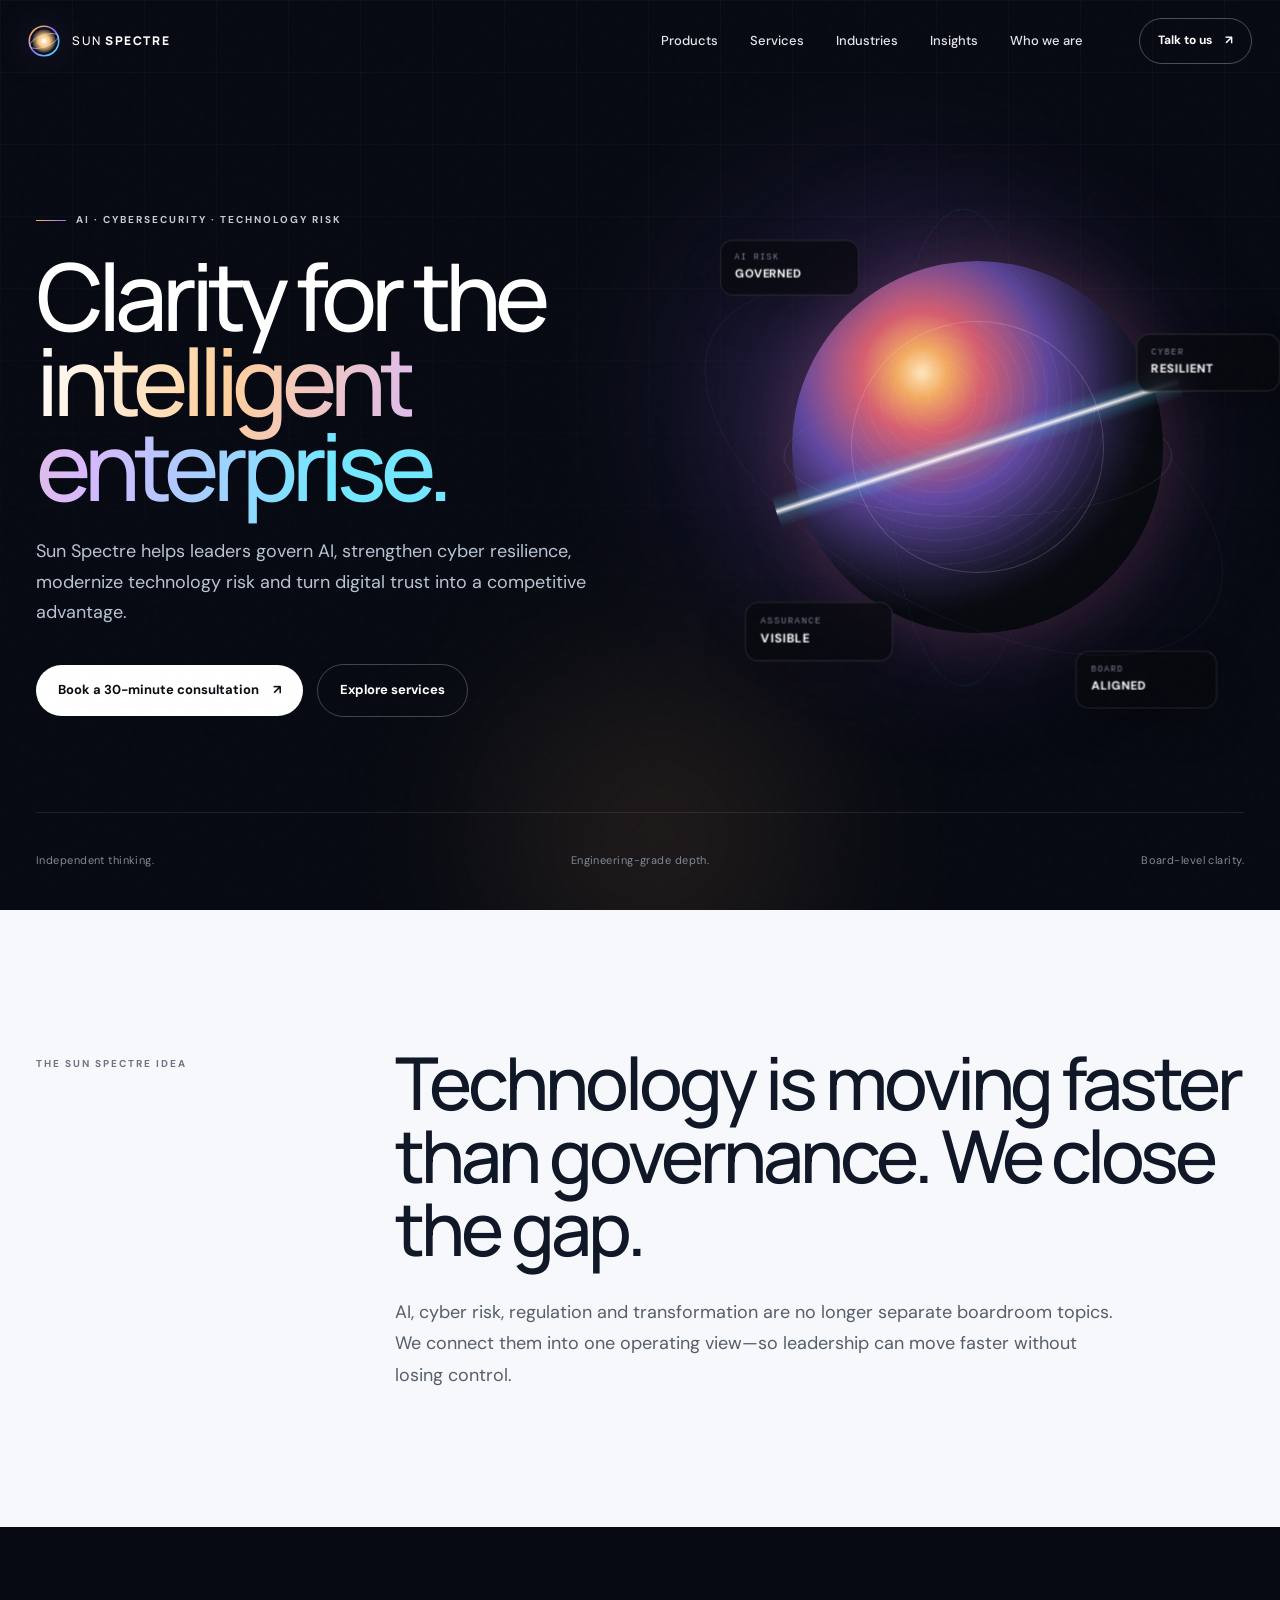
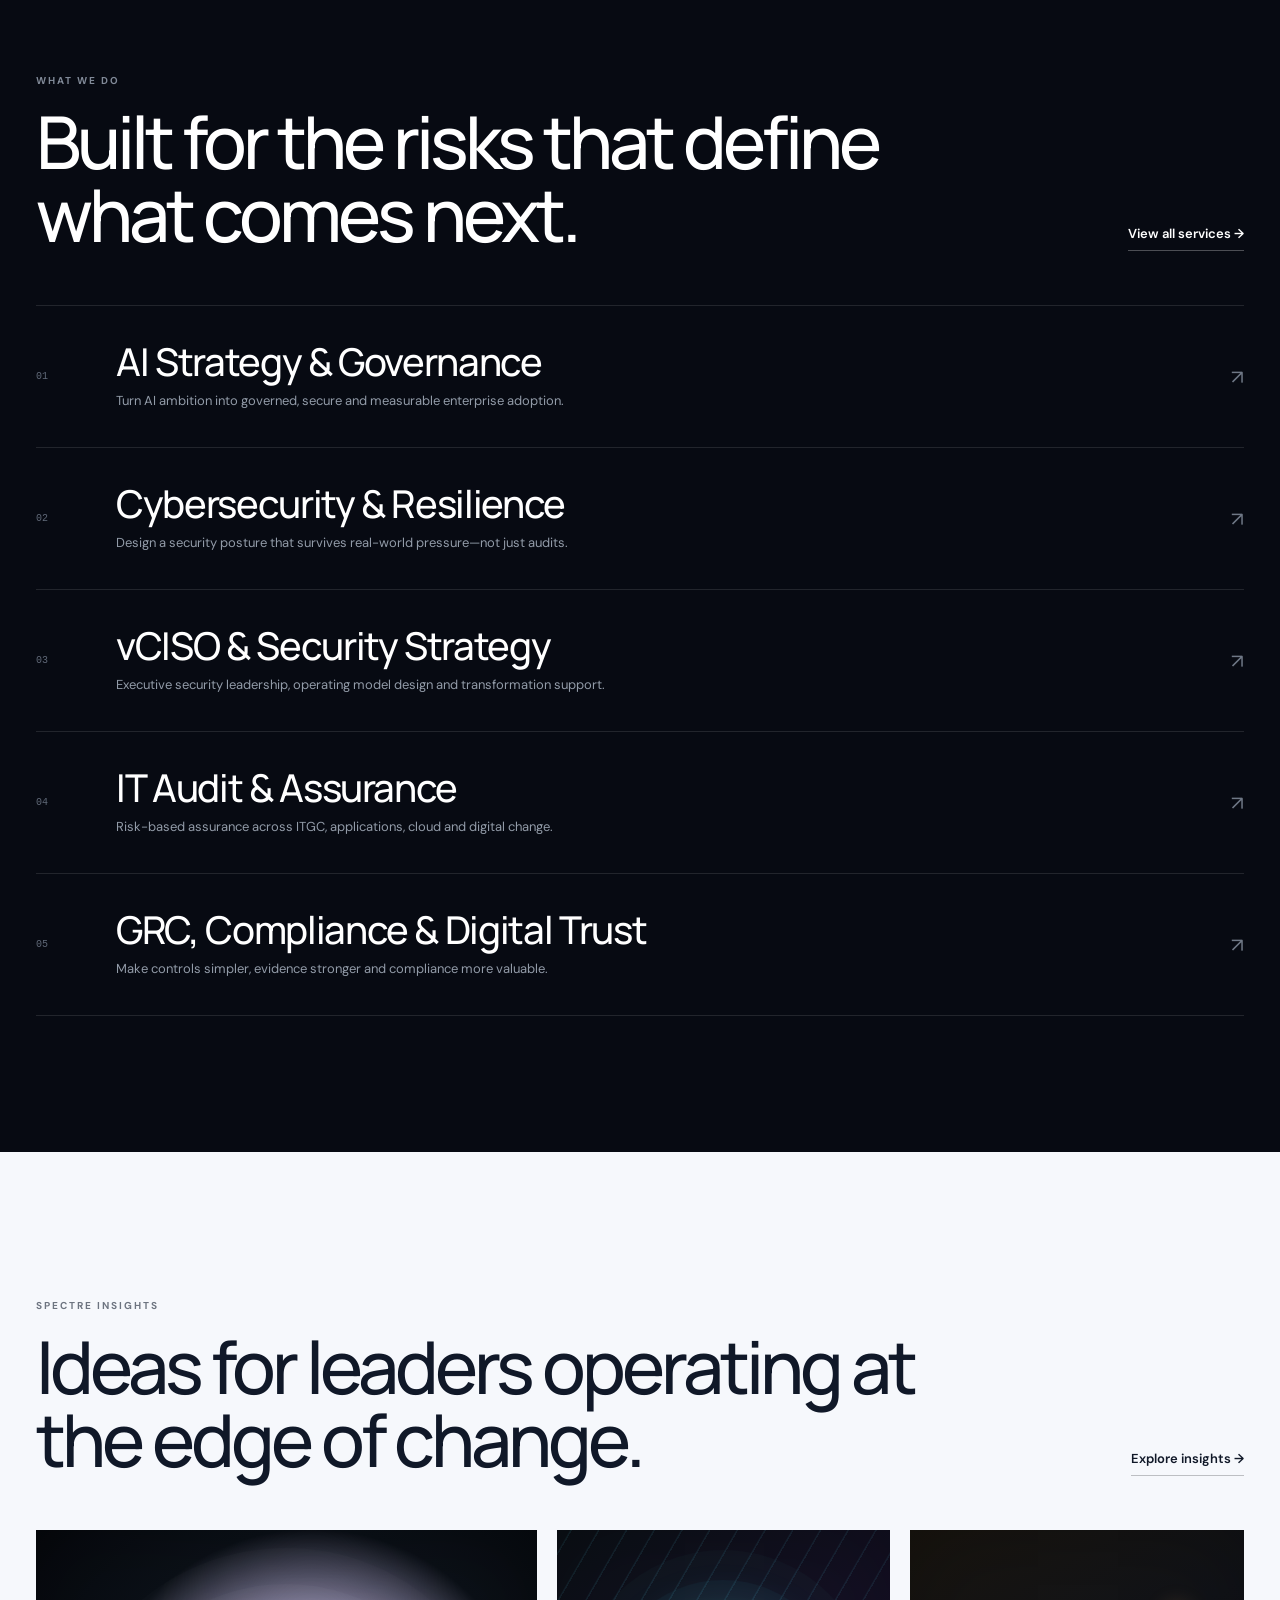
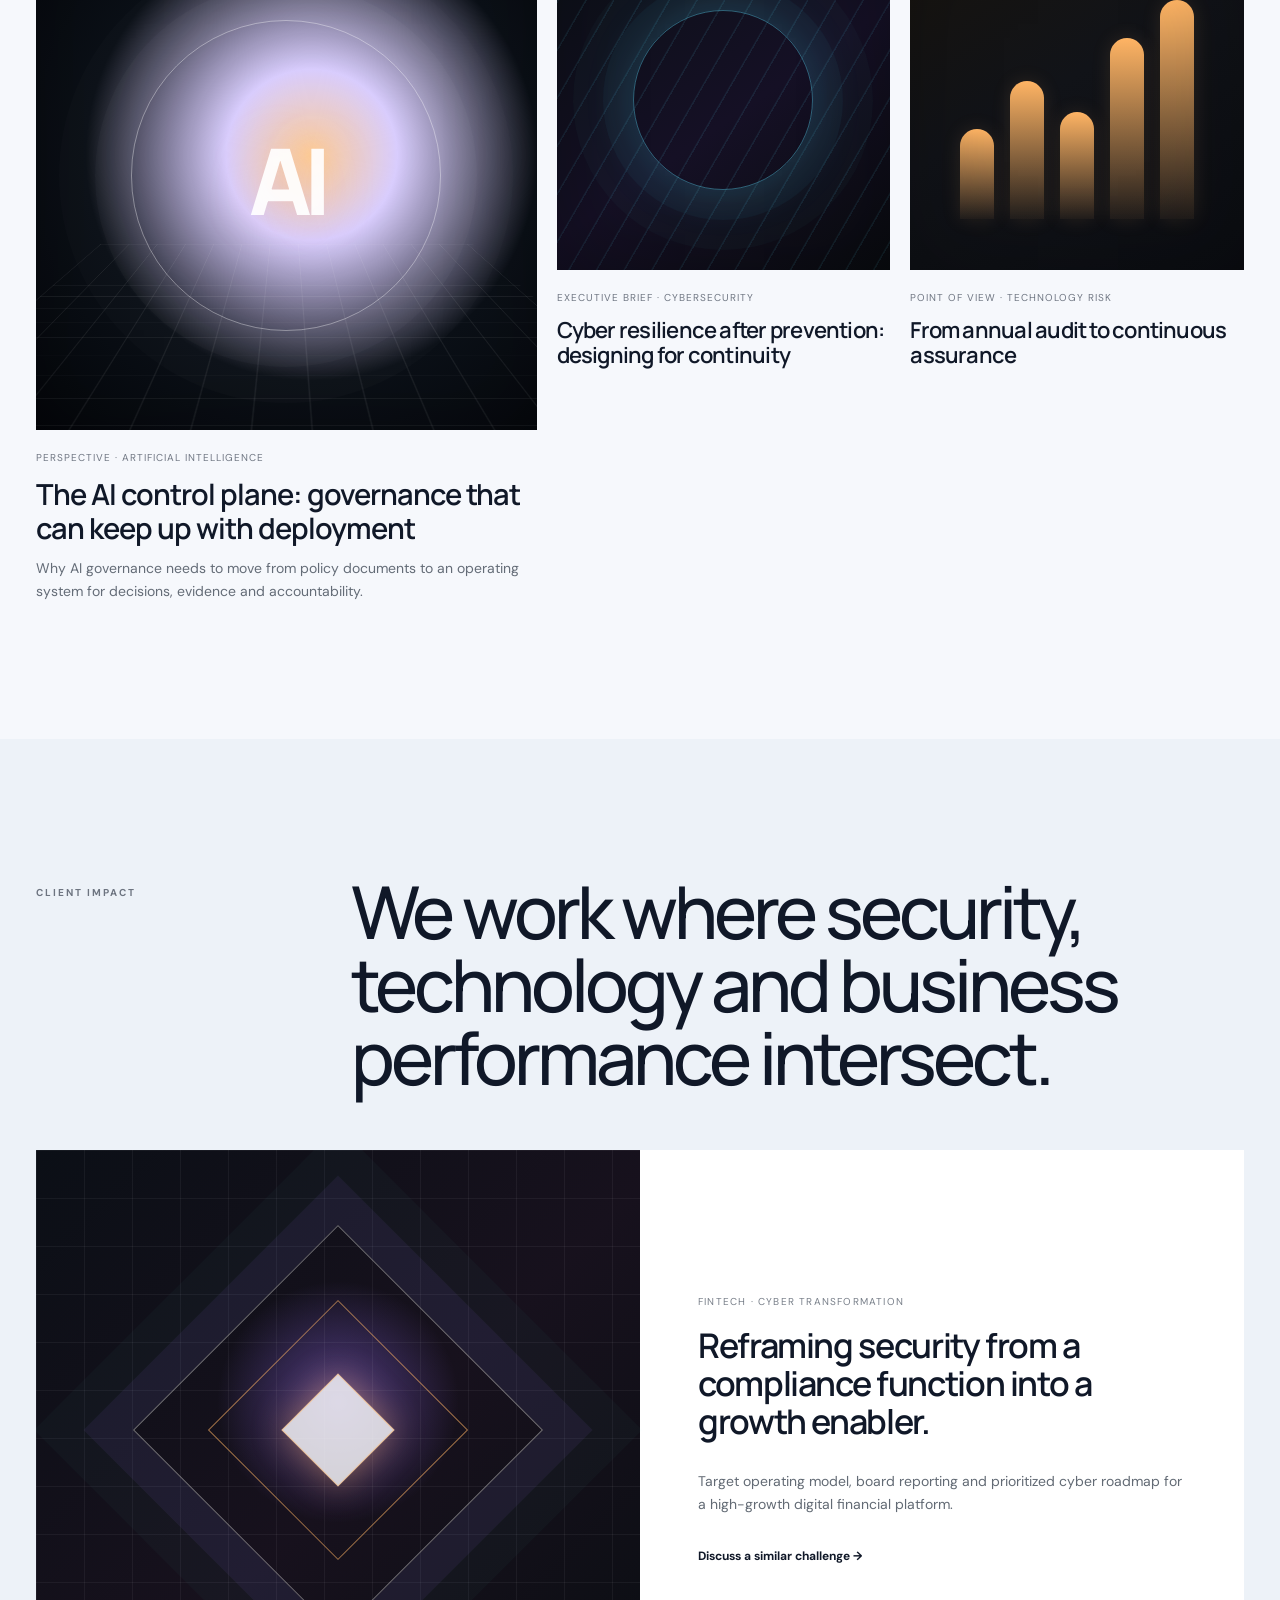
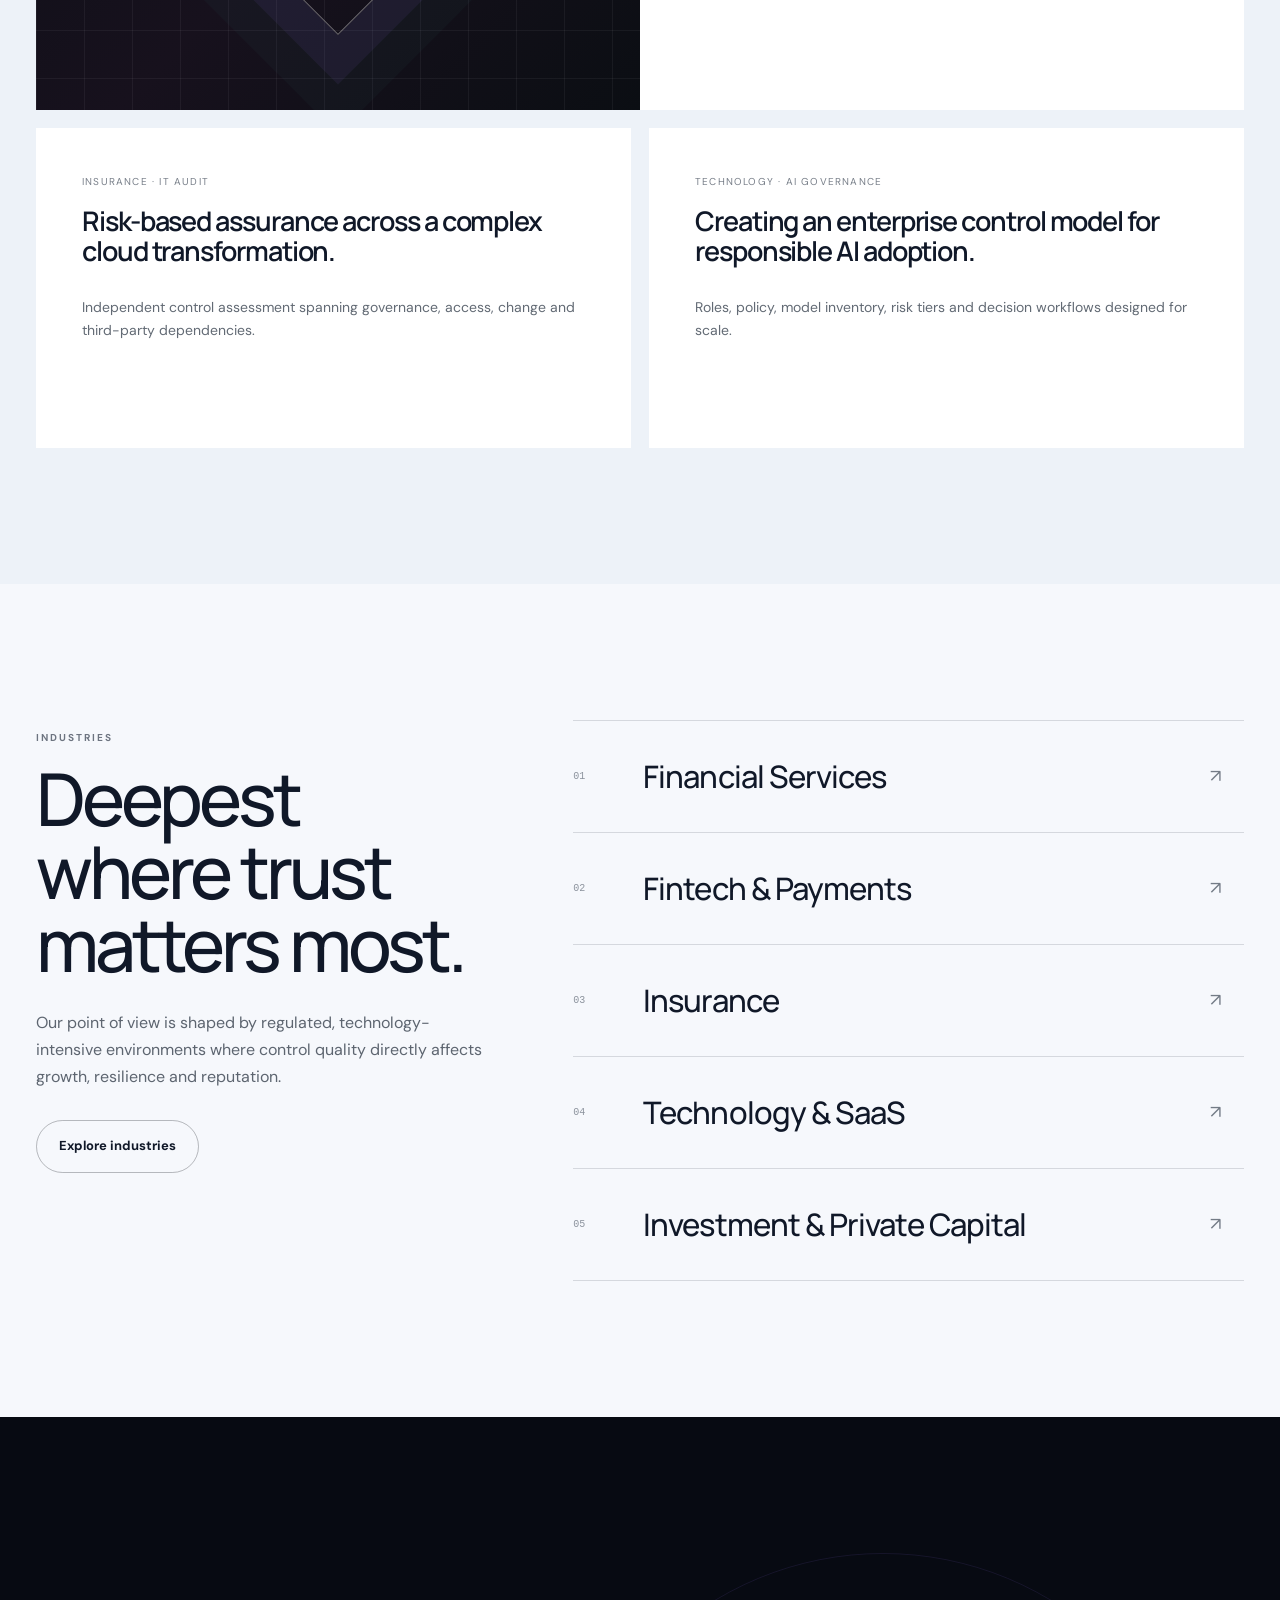
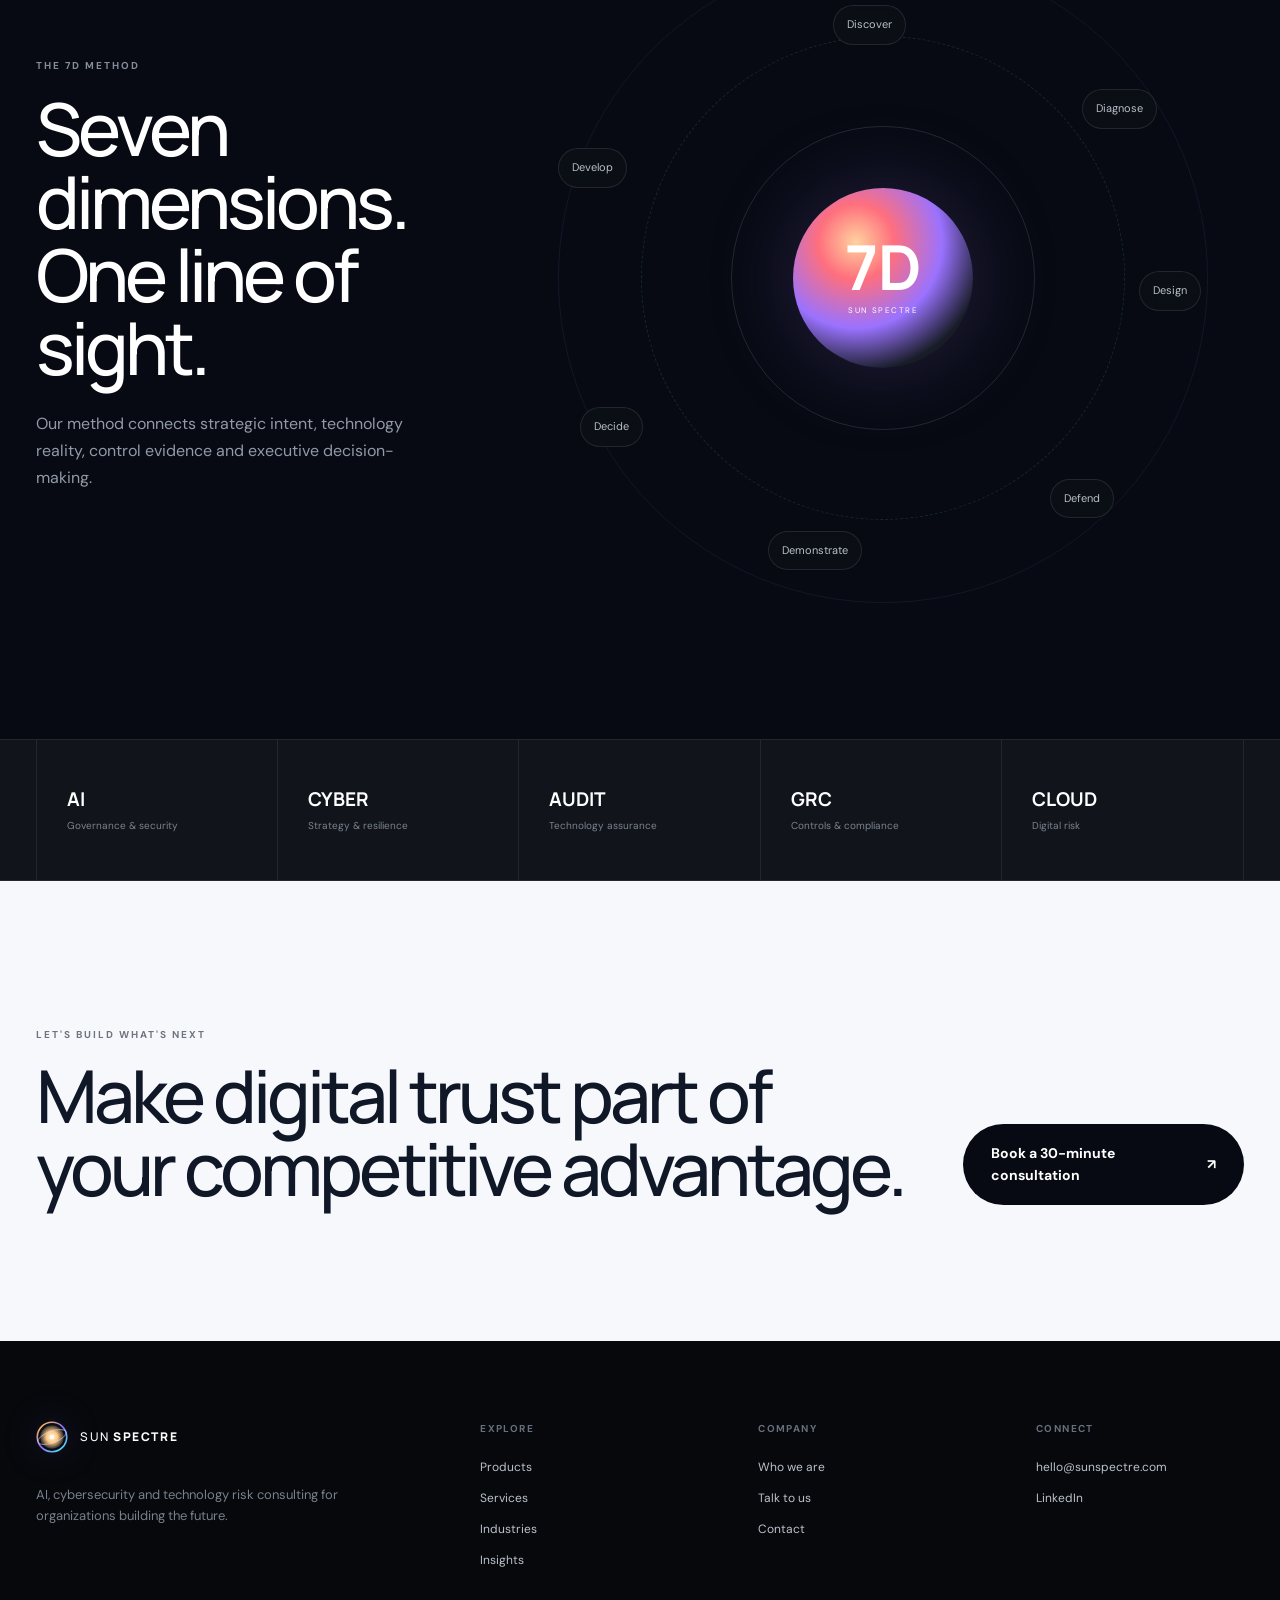
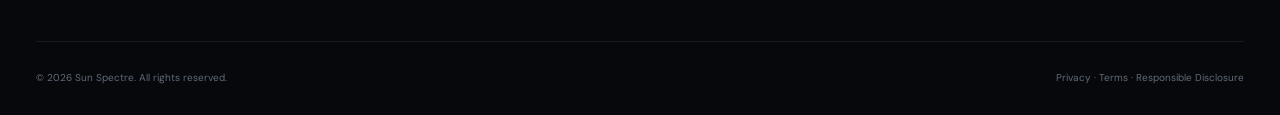
==== commit e41ef2f1: "Add new pages, logo, booking flow, and navigation updates Co-authored-by: kotedzadzamia <60741060+ko" ====
--- a/index.html
+++ b/index.html
@@ -18,7 +18,7 @@
   <header class="site-header" data-header>
     <div class="header-inner">
       <a class="brand" href="index.html" aria-label="Sun Spectre home">
-        <span class="brand-symbol" aria-hidden="true"><span></span><i></i></span>
+        <img class="brand-logo" src="assets/logo-sun-spectre.svg" alt="Sun Spectre logo" />
         <span class="brand-name">SUN <b>SPECTRE</b></span>
       </a>
 
@@ -27,32 +27,14 @@
       </button>
 
       <nav class="main-nav" aria-label="Primary navigation" data-menu>
-        <div class="nav-item has-panel">
-          <button class="nav-link" type="button">What we do <span>+</span></button>
-          <div class="mega-panel">
-            <div class="mega-intro">
-              <span class="mini-label">Capabilities</span>
-              <h3>Turn technology risk into strategic advantage.</h3>
-              <p>Strategy, assurance and execution across AI, cybersecurity, audit and digital transformation.</p>
-              <a href="capabilities.html" class="text-link">Explore all capabilities →</a>
-            </div>
-            <div class="mega-links">
-              <a href="capabilities.html#ai"><span>01</span>AI Strategy & Governance</a>
-              <a href="capabilities.html#cyber"><span>02</span>Cybersecurity & Resilience</a>
-              <a href="capabilities.html#vciso"><span>03</span>vCISO & Security Strategy</a>
-              <a href="capabilities.html#audit"><span>04</span>IT Audit & Assurance</a>
-              <a href="capabilities.html#grc"><span>05</span>GRC & Compliance</a>
-              <a href="capabilities.html#cloud"><span>06</span>Cloud & Digital Risk</a>
-            </div>
-          </div>
-        </div>
-
+        <a class="nav-link" href="products.html">Products</a>
+        <a class="nav-link" href="services.html">Services</a>
         <a class="nav-link" href="industries.html">Industries</a>
         <a class="nav-link" href="insights.html">Insights</a>
         <a class="nav-link" href="about.html">Who we are</a>
       </nav>
 
-      <a class="header-cta" href="contact.html">Talk to us <span>↗</span></a>
+      <a class="header-cta" href="talk-to-us.html">Talk to us <span>↗</span></a>
     </div>
   </header>
 
@@ -68,8 +50,8 @@
           <h1>Clarity for the<br><em>intelligent enterprise.</em></h1>
           <p class="hero-lede">Sun Spectre helps leaders govern AI, strengthen cyber resilience, modernize technology risk and turn digital trust into a competitive advantage.</p>
           <div class="hero-actions">
-            <a class="button primary" href="contact.html">Start a conversation <span>↗</span></a>
-            <a class="button secondary" href="capabilities.html">Explore our work</a>
+            <a class="button primary" href="talk-to-us.html">Book a 30-minute consultation <span>↗</span></a>
+            <a class="button secondary" href="services.html">Explore services</a>
           </div>
         </div>
 
@@ -112,31 +94,31 @@
             <div class="section-kicker">WHAT WE DO</div>
             <h2>Built for the risks that define what comes next.</h2>
           </div>
-          <a class="text-link light" href="capabilities.html">View all capabilities →</a>
+          <a class="text-link light" href="services.html">View all services →</a>
         </div>
 
         <div class="capability-list">
-          <a class="cap-row reveal" href="capabilities.html#ai">
+          <a class="cap-row reveal" href="services.html#ai">
             <span class="cap-index">01</span>
             <div><h3>AI Strategy & Governance</h3><p>Turn AI ambition into governed, secure and measurable enterprise adoption.</p></div>
             <span class="cap-arrow">↗</span>
           </a>
-          <a class="cap-row reveal" href="capabilities.html#cyber">
+          <a class="cap-row reveal" href="services.html#cyber">
             <span class="cap-index">02</span>
             <div><h3>Cybersecurity & Resilience</h3><p>Design a security posture that survives real-world pressure—not just audits.</p></div>
             <span class="cap-arrow">↗</span>
           </a>
-          <a class="cap-row reveal" href="capabilities.html#vciso">
+          <a class="cap-row reveal" href="services.html#vciso">
             <span class="cap-index">03</span>
             <div><h3>vCISO & Security Strategy</h3><p>Executive security leadership, operating model design and transformation support.</p></div>
             <span class="cap-arrow">↗</span>
           </a>
-          <a class="cap-row reveal" href="capabilities.html#audit">
+          <a class="cap-row reveal" href="services.html#audit">
             <span class="cap-index">04</span>
             <div><h3>IT Audit & Assurance</h3><p>Risk-based assurance across ITGC, applications, cloud and digital change.</p></div>
             <span class="cap-arrow">↗</span>
           </a>
-          <a class="cap-row reveal" href="capabilities.html#grc">
+          <a class="cap-row reveal" href="services.html#grc">
             <span class="cap-index">05</span>
             <div><h3>GRC, Compliance & Digital Trust</h3><p>Make controls simpler, evidence stronger and compliance more valuable.</p></div>
             <span class="cap-arrow">↗</span>
@@ -201,7 +183,7 @@
               <span>Fintech · Cyber Transformation</span>
               <h3>Reframing security from a compliance function into a growth enabler.</h3>
               <p>Target operating model, board reporting and prioritized cyber roadmap for a high-growth digital financial platform.</p>
-              <a href="contact.html">Discuss a similar challenge →</a>
+              <a href="talk-to-us.html">Discuss a similar challenge →</a>
             </div>
           </article>
 
@@ -281,7 +263,7 @@
           <div class="section-kicker">LET'S BUILD WHAT'S NEXT</div>
           <h2>Make digital trust part of your competitive advantage.</h2>
         </div>
-        <a class="button primary large" href="contact.html">Start a conversation <span>↗</span></a>
+        <a class="button primary large" href="talk-to-us.html">Book a 30-minute consultation <span>↗</span></a>
       </div>
     </section>
   </main>
@@ -289,12 +271,12 @@
   <footer class="site-footer">
     <div class="page-shell footer-top">
       <div class="footer-brand">
-        <a class="brand footer-logo" href="index.html"><span class="brand-symbol"><span></span><i></i></span><span class="brand-name">SUN <b>SPECTRE</b></span></a>
+        <a class="brand footer-logo" href="index.html"><img class="brand-logo" src="assets/logo-sun-spectre.svg" alt="Sun Spectre logo" /><span class="brand-name">SUN <b>SPECTRE</b></span></a>
         <p>AI, cybersecurity and technology risk consulting for organizations building the future.</p>
       </div>
-      <div class="footer-column"><h4>Explore</h4><a href="capabilities.html">Capabilities</a><a href="industries.html">Industries</a><a href="insights.html">Insights</a></div>
-      <div class="footer-column"><h4>Company</h4><a href="about.html">Who we are</a><a href="contact.html">Contact</a><a href="contact.html">Careers</a></div>
-      <div class="footer-column"><h4>Connect</h4><a href="mailto:hello@sunspectre.com">hello@sunspectre.com</a><a href="#">LinkedIn</a></div>
+      <div class="footer-column"><h4>Explore</h4><a href="products.html">Products</a><a href="services.html">Services</a><a href="industries.html">Industries</a><a href="insights.html">Insights</a></div>
+      <div class="footer-column"><h4>Company</h4><a href="about.html">Who we are</a><a href="talk-to-us.html">Talk to us</a><a href="contact.html">Contact</a></div>
+      <div class="footer-column"><h4>Connect</h4><a href="mailto:hello@sunspectre.com">hello@sunspectre.com</a><a href="https://www.linkedin.com/company/sun-spectre/?viewAsMember=true" target="_blank" rel="noopener noreferrer">LinkedIn</a></div>
     </div>
     <div class="page-shell footer-bottom"><span>© <span id="year"></span> Sun Spectre. All rights reserved.</span><span>Privacy · Terms · Responsible Disclosure</span></div>
   </footer>
--- a/styles.css
+++ b/styles.css
@@ -1,14 +1,14 @@
 :root {
-  --ink:#07090d;
-  --ink-2:#0d1118;
-  --ink-3:#151b24;
-  --paper:#f4f1ea;
-  --paper-2:#ebe7df;
-  --white:#fbfaf6;
-  --text:#11151b;
-  --muted:#68707d;
-  --muted-light:#a4acb8;
-  --line:rgba(17,21,27,.13);
+  --ink:#070a12;
+  --ink-2:#101725;
+  --ink-3:#172033;
+  --paper:#f6f8fc;
+  --paper-2:#edf2f8;
+  --white:#ffffff;
+  --text:#101828;
+  --muted:#4d5c73;
+  --muted-light:#8fa0b8;
+  --line:rgba(16,24,40,.14);
   --line-dark:rgba(255,255,255,.11);
   --sun:#ffb464;
   --rose:#ff6f7d;
@@ -21,7 +21,7 @@
 
 *{box-sizing:border-box}
 html{scroll-behavior:smooth}
-body{margin:0;background:var(--paper);color:var(--text);font-family:"DM Sans",sans-serif;overflow-x:hidden}
+body{margin:0;background:var(--paper);color:var(--text);font-family:"DM Sans",sans-serif;line-height:1.6;overflow-x:hidden}
 a{color:inherit;text-decoration:none}
 button,input,textarea{font:inherit}
 button{color:inherit}
@@ -37,13 +37,10 @@
 .site-header.scrolled{background:rgba(7,9,13,.86);border-bottom:1px solid rgba(255,255,255,.08);backdrop-filter:blur(22px)}
 .header-inner{width:min(calc(100% - 56px),var(--max));height:82px;margin:0 auto;display:flex;align-items:center;gap:40px}
 .brand{display:inline-flex;align-items:center;gap:12px;white-space:nowrap}
-.brand-symbol{position:relative;width:31px;height:31px;border-radius:50%;display:grid;place-items:center;background:conic-gradient(from 90deg,var(--sun),var(--rose),var(--violet),var(--cyan),var(--sun));box-shadow:0 0 28px rgba(154,114,255,.22)}
-.brand-symbol::before{content:"";position:absolute;inset:3px;border-radius:50%;background:#090b10}
-.brand-symbol span{position:relative;width:8px;height:8px;border-radius:50%;background:#fff;box-shadow:0 0 9px #fff,0 0 22px var(--sun)}
-.brand-symbol i{position:absolute;width:41px;height:12px;border:1px solid rgba(255,255,255,.58);border-radius:50%;transform:rotate(-28deg)}
+.brand-logo{width:32px;height:32px;display:block;filter:drop-shadow(0 0 18px rgba(154,114,255,.2))}
 .brand-name{font-family:"Manrope",sans-serif;letter-spacing:.13em;font-size:12px;font-weight:500}.brand-name b{font-weight:800}
 .main-nav{display:flex;align-items:center;gap:32px;margin-left:auto}
-.nav-link{position:relative;border:0;background:none;padding:30px 0;font-size:13px;cursor:pointer;color:#e5e7eb}
+.nav-link{position:relative;border:0;background:none;padding:30px 0;font-size:13px;font-weight:500;cursor:pointer;color:#e5e7eb}
 .nav-link::after{content:"";position:absolute;left:0;right:100%;bottom:20px;height:1px;background:linear-gradient(90deg,var(--sun),var(--violet));transition:right .25s}.nav-link:hover::after{right:0}
 .nav-link span{margin-left:5px;color:#9098a5}
 .nav-item{position:relative}.mega-panel{position:absolute;top:70px;left:50%;width:min(920px,80vw);transform:translateX(-47%) translateY(10px);display:grid;grid-template-columns:.82fr 1.18fr;background:rgba(10,13,19,.97);border:1px solid rgba(255,255,255,.11);border-radius:22px;padding:28px;box-shadow:0 30px 90px rgba(0,0,0,.5);opacity:0;visibility:hidden;transition:.25s;backdrop-filter:blur(24px)}
@@ -51,7 +48,7 @@
 .mega-intro{padding:16px 32px 16px 10px;border-right:1px solid rgba(255,255,255,.1)}.mega-intro h3{font:600 26px/1.15 "Manrope";margin:14px 0}.mega-intro p{color:#9aa3b1;line-height:1.6;font-size:13px}.mini-label{font-size:9px;letter-spacing:.18em;color:var(--sun)}
 .mega-links{display:grid;grid-template-columns:1fr 1fr;padding-left:22px}.mega-links a{display:flex;gap:12px;align-items:center;padding:15px 10px;border-bottom:1px solid rgba(255,255,255,.07);font-size:12px;color:#dfe3e8}.mega-links a:hover{color:white;background:rgba(255,255,255,.035)}.mega-links span{font:9px monospace;color:#6e7786}
 .text-link{display:inline-block;font-size:13px;font-weight:600;padding-bottom:5px;border-bottom:1px solid rgba(17,21,27,.25)}.text-link.light{color:white;border-color:rgba(255,255,255,.28)}
-.header-cta{margin-left:16px;padding:12px 17px;border:1px solid rgba(255,255,255,.22);border-radius:999px;font-size:12px;transition:.25s}.header-cta:hover{background:white;color:#090b10}.header-cta span{margin-left:10px}
+.header-cta{margin-left:16px;padding:12px 18px;border:1px solid rgba(255,255,255,.28);border-radius:999px;font-size:12px;font-weight:700;transition:.25s}.header-cta:hover{background:white;color:#090b10}.header-cta span{margin-left:10px}
 .menu-toggle{display:none;margin-left:auto;width:42px;height:42px;border-radius:50%;border:1px solid rgba(255,255,255,.18);background:transparent;position:relative}.menu-toggle span{position:absolute;left:11px;right:11px;height:1px;background:white}.menu-toggle span:first-child{top:16px}.menu-toggle span:last-child{top:24px}
 
 .hero{position:relative;min-height:910px;background:var(--ink);color:white;overflow:hidden;padding-top:82px}
@@ -60,7 +57,7 @@
 .hero-layout{position:relative;z-index:2;display:grid;grid-template-columns:1.08fr .92fr;align-items:center;min-height:730px;gap:50px}
 .hero-copy{padding-top:35px}.eyebrow,.section-kicker{font-size:10px;letter-spacing:.2em;font-weight:700}.eyebrow{display:flex;align-items:center;gap:10px;color:#c5cbd4}.eyebrow span{width:30px;height:1px;background:linear-gradient(90deg,var(--sun),var(--violet))}
 .hero h1{font:500 clamp(66px,7.3vw,118px)/.91 "Manrope";letter-spacing:-.065em;margin:25px 0 28px;max-width:980px}.hero h1 em{font-style:normal;background:linear-gradient(100deg,#fff 0%,#ffd09c 25%,#d8b8ff 54%,#73e7ff 84%);-webkit-background-clip:text;color:transparent}
-.hero-lede{max-width:690px;color:#aeb6c1;font-size:18px;line-height:1.65;margin:0}.hero-actions{display:flex;gap:14px;align-items:center;margin-top:36px}.button{display:inline-flex;align-items:center;justify-content:center;gap:14px;border-radius:999px;padding:15px 22px;font-size:13px;font-weight:700;transition:transform .25s,background .25s,color .25s,border-color .25s}.button:hover{transform:translateY(-2px)}.button.primary{background:white;color:#0a0d12}.button.primary:hover{background:var(--sun)}.button.secondary{border:1px solid rgba(255,255,255,.18);color:white}.button.secondary:hover{border-color:rgba(255,255,255,.5);background:rgba(255,255,255,.05)}.button.secondary.dark{color:var(--text);border-color:rgba(17,21,27,.25)}.button.large{padding:18px 28px;font-size:14px}
+.hero-lede{max-width:690px;color:#b9c4d4;font-size:18px;line-height:1.7;margin:0}.hero-actions{display:flex;gap:14px;align-items:center;margin-top:36px}.button{display:inline-flex;align-items:center;justify-content:center;gap:14px;border-radius:999px;padding:15px 22px;font-size:13px;font-weight:700;transition:transform .25s,background .25s,color .25s,border-color .25s}.button:hover{transform:translateY(-2px)}.button.primary{background:white;color:#0a0d12}.button.primary:hover{background:#ffe2be}.button.secondary{border:1px solid rgba(255,255,255,.24);color:white}.button.secondary:hover{border-color:rgba(255,255,255,.56);background:rgba(255,255,255,.06)}.button.secondary.dark{color:var(--text);border-color:rgba(17,21,27,.28)}.button.large{padding:18px 28px;font-size:14px}
 .hero-visual{height:580px;position:relative;display:grid;place-items:center;perspective:1200px;transform-style:preserve-3d;transition:transform .18s ease-out}.spectre-sphere{width:min(29vw,390px);aspect-ratio:1;border-radius:50%;position:relative;background:radial-gradient(circle at 35% 30%,#ffe6bd 0,rgba(255,180,100,.95) 7%,rgba(255,111,125,.82) 17%,rgba(154,114,255,.58) 36%,rgba(15,20,29,.96) 68%);box-shadow:0 0 70px rgba(255,111,125,.18),0 0 160px rgba(154,114,255,.15),inset -50px -60px 90px rgba(0,0,0,.5);animation:float 7s ease-in-out infinite}.sphere-core{position:absolute;inset:16%;border-radius:50%;border:1px solid rgba(255,255,255,.16);background:repeating-radial-gradient(circle at 35% 30%,transparent 0 10px,rgba(255,255,255,.035) 11px 12px)}.sphere-scan{position:absolute;inset:-7%;border-radius:50%;background:linear-gradient(transparent 46%,rgba(93,226,255,.22) 49%,rgba(255,255,255,.9) 50%,rgba(93,226,255,.22) 51%,transparent 54%);transform:rotate(-18deg);filter:blur(.5px)}
 .orbital{position:absolute;border-radius:50%;border:1px solid rgba(255,255,255,.1)}.orbital-1{width:72%;aspect-ratio:1;transform:rotateX(72deg) rotateZ(18deg);animation:spinA 18s linear infinite}.orbital-2{width:88%;aspect-ratio:1;border-style:dashed;border-color:rgba(93,226,255,.12);transform:rotateY(72deg) rotateZ(-15deg);animation:spinB 24s linear infinite reverse}.orbital-3{width:105%;aspect-ratio:1;border-color:rgba(154,114,255,.09);transform:rotateX(58deg) rotateY(25deg);animation:spinA 36s linear infinite reverse}
 .data-node{position:absolute;min-width:132px;padding:11px 13px;border:1px solid rgba(255,255,255,.12);border-radius:12px;background:rgba(7,9,13,.72);backdrop-filter:blur(12px);box-shadow:0 16px 40px rgba(0,0,0,.2)}.data-node span{display:block;font:8px monospace;letter-spacing:.16em;color:#7d8696}.data-node b{display:block;margin-top:3px;font-size:11px;letter-spacing:.05em}.node-a{top:16%;left:4%;transform:translateZ(60px)}.node-b{right:-2%;top:32%;transform:translateZ(100px)}.node-c{left:11%;bottom:17%;transform:translateZ(130px)}.node-d{right:8%;bottom:8%;transform:translateZ(80px)}
@@ -92,7 +89,7 @@
 /* Inner pages */
 .inner-body{background:var(--paper)}.inner-body .site-header{background:rgba(7,9,13,.94);border-bottom:1px solid rgba(255,255,255,.08)}
 .page-hero{background:var(--ink);color:white;padding:190px 0 110px;position:relative;overflow:hidden}.page-hero::after{content:"";position:absolute;width:620px;height:620px;right:-180px;top:-160px;border-radius:50%;background:radial-gradient(circle,rgba(154,114,255,.22),rgba(93,226,255,.08) 38%,transparent 69%)}.page-hero .page-shell{position:relative;z-index:2}.page-hero h1{max-width:1000px;margin:20px 0 24px}.page-hero p{max-width:720px;color:#a4adba;font-size:18px;line-height:1.7}.page-hero .section-kicker{color:#878f9c}
-.inner-grid{display:grid;grid-template-columns:300px 1fr;gap:80px}.side-nav{position:sticky;top:120px;align-self:start;border-top:1px solid var(--line)}.side-nav a{display:block;padding:14px 0;border-bottom:1px solid var(--line);font-size:12px;color:#69717d}.side-nav a:hover{color:#111}.content-stack{display:grid;gap:22px}.service-block{background:var(--white);padding:52px;border:1px solid rgba(17,21,27,.06);scroll-margin-top:110px}.service-block .service-number{font:10px monospace;color:#868d97}.service-block h2{font:600 42px/1.1 "Manrope";letter-spacing:-.04em;margin:18px 0}.service-block>p{color:#626a74;line-height:1.7;max-width:820px}.service-columns{display:grid;grid-template-columns:1fr 1fr;gap:30px;margin-top:34px;padding-top:30px;border-top:1px solid var(--line)}.service-columns h4{font-size:11px;letter-spacing:.08em;text-transform:uppercase}.service-columns ul{padding:0;margin:14px 0 0;list-style:none;display:grid;gap:11px;color:#5d6570;font-size:13px}.service-columns li::before{content:"↳";color:var(--violet);margin-right:8px}
+.inner-grid{display:grid;grid-template-columns:300px 1fr;gap:80px}.side-nav{position:sticky;top:120px;align-self:start;border-top:1px solid var(--line)}.side-nav a{display:block;padding:14px 0;border-bottom:1px solid var(--line);font-size:12px;color:#69717d}.side-nav a:hover{color:#111}.content-stack{display:grid;gap:22px}.service-block{background:var(--white);padding:52px;border:1px solid rgba(17,21,27,.06);border-radius:20px;box-shadow:0 12px 36px rgba(16,24,40,.06);scroll-margin-top:110px}.service-block .service-number{font:10px monospace;color:#868d97}.service-block h2{font:600 42px/1.1 "Manrope";letter-spacing:-.04em;margin:18px 0}.service-block>p{color:#5e6979;line-height:1.7;max-width:820px}.service-columns{display:grid;grid-template-columns:1fr 1fr;gap:30px;margin-top:34px;padding-top:30px;border-top:1px solid var(--line)}.service-columns h4{font-size:11px;letter-spacing:.08em;text-transform:uppercase}.service-columns ul{padding:0;margin:14px 0 0;list-style:none;display:grid;gap:11px;color:#5d6570;font-size:13px}.service-columns li::before{content:"↳";color:var(--violet);margin-right:8px}
 .insight-list{display:grid;grid-template-columns:repeat(3,1fr);gap:18px}.insight-item{background:var(--white);padding-bottom:26px}.insight-item .story-visual{height:280px}.insight-item .inside{padding:0 24px}.insight-item h2{font:600 24px/1.18 "Manrope";letter-spacing:-.03em}.insight-item p{font-size:13px;line-height:1.65;color:#676f7a}.about-grid{display:grid;grid-template-columns:1fr 1fr;gap:60px;align-items:start}.about-grid h2{font:600 54px/1.03 "Manrope";letter-spacing:-.045em;margin:0}.about-grid p{color:#5f6873;font-size:16px;line-height:1.75}.principles{display:grid;grid-template-columns:repeat(3,1fr);gap:16px;margin-top:70px}.principle{background:var(--white);padding:34px;min-height:260px}.principle span{font:10px monospace;color:#838a95}.principle h3{font:600 24px "Manrope";margin:56px 0 12px}.principle p{font-size:13px;color:#646c77;line-height:1.6}.contact-layout{display:grid;grid-template-columns:.85fr 1.15fr;gap:70px}.contact-layout h2{font:600 54px/1.03 "Manrope";letter-spacing:-.045em;margin:0 0 24px}.contact-layout p{color:#626a75;line-height:1.7}.contact-form{background:var(--white);padding:46px;display:grid;gap:18px}.contact-form label{display:grid;gap:8px;font-size:11px;font-weight:700}.contact-form input,.contact-form textarea,.contact-form select{width:100%;border:0;border-bottom:1px solid #cfd3d8;background:transparent;padding:12px 2px;outline:none;color:#111}.contact-form input:focus,.contact-form textarea:focus,.contact-form select:focus{border-color:var(--violet)}
 
 .reveal{opacity:0;transform:translateY(24px);transition:opacity .8s cubic-bezier(.2,.65,.2,1),transform .8s cubic-bezier(.2,.65,.2,1)}.reveal.is-visible{opacity:1;transform:none}
@@ -107,3 +104,5 @@
 
 @media(prefers-reduced-motion:reduce){*,*::before,*::after{animation-duration:.001ms!important;animation-iteration-count:1!important;scroll-behavior:auto!important}.spectral-cursor{display:none}.reveal{opacity:1;transform:none;transition:none}}
 .contact-form .button.primary{background:var(--ink);color:white;border:0;cursor:pointer;justify-self:start}.contact-form .button.primary:hover{background:var(--violet)}
+.scheduler-panel{align-content:start}.scheduler-panel h3{font:600 36px/1.1 "Manrope";letter-spacing:-.03em;margin:0 0 14px}.scheduler-panel p{margin:0 0 26px;color:#5f6a79}.scheduler-panel .button{justify-self:start}
+a:focus-visible,button:focus-visible,input:focus-visible,textarea:focus-visible,select:focus-visible{outline:2px solid var(--violet);outline-offset:3px}
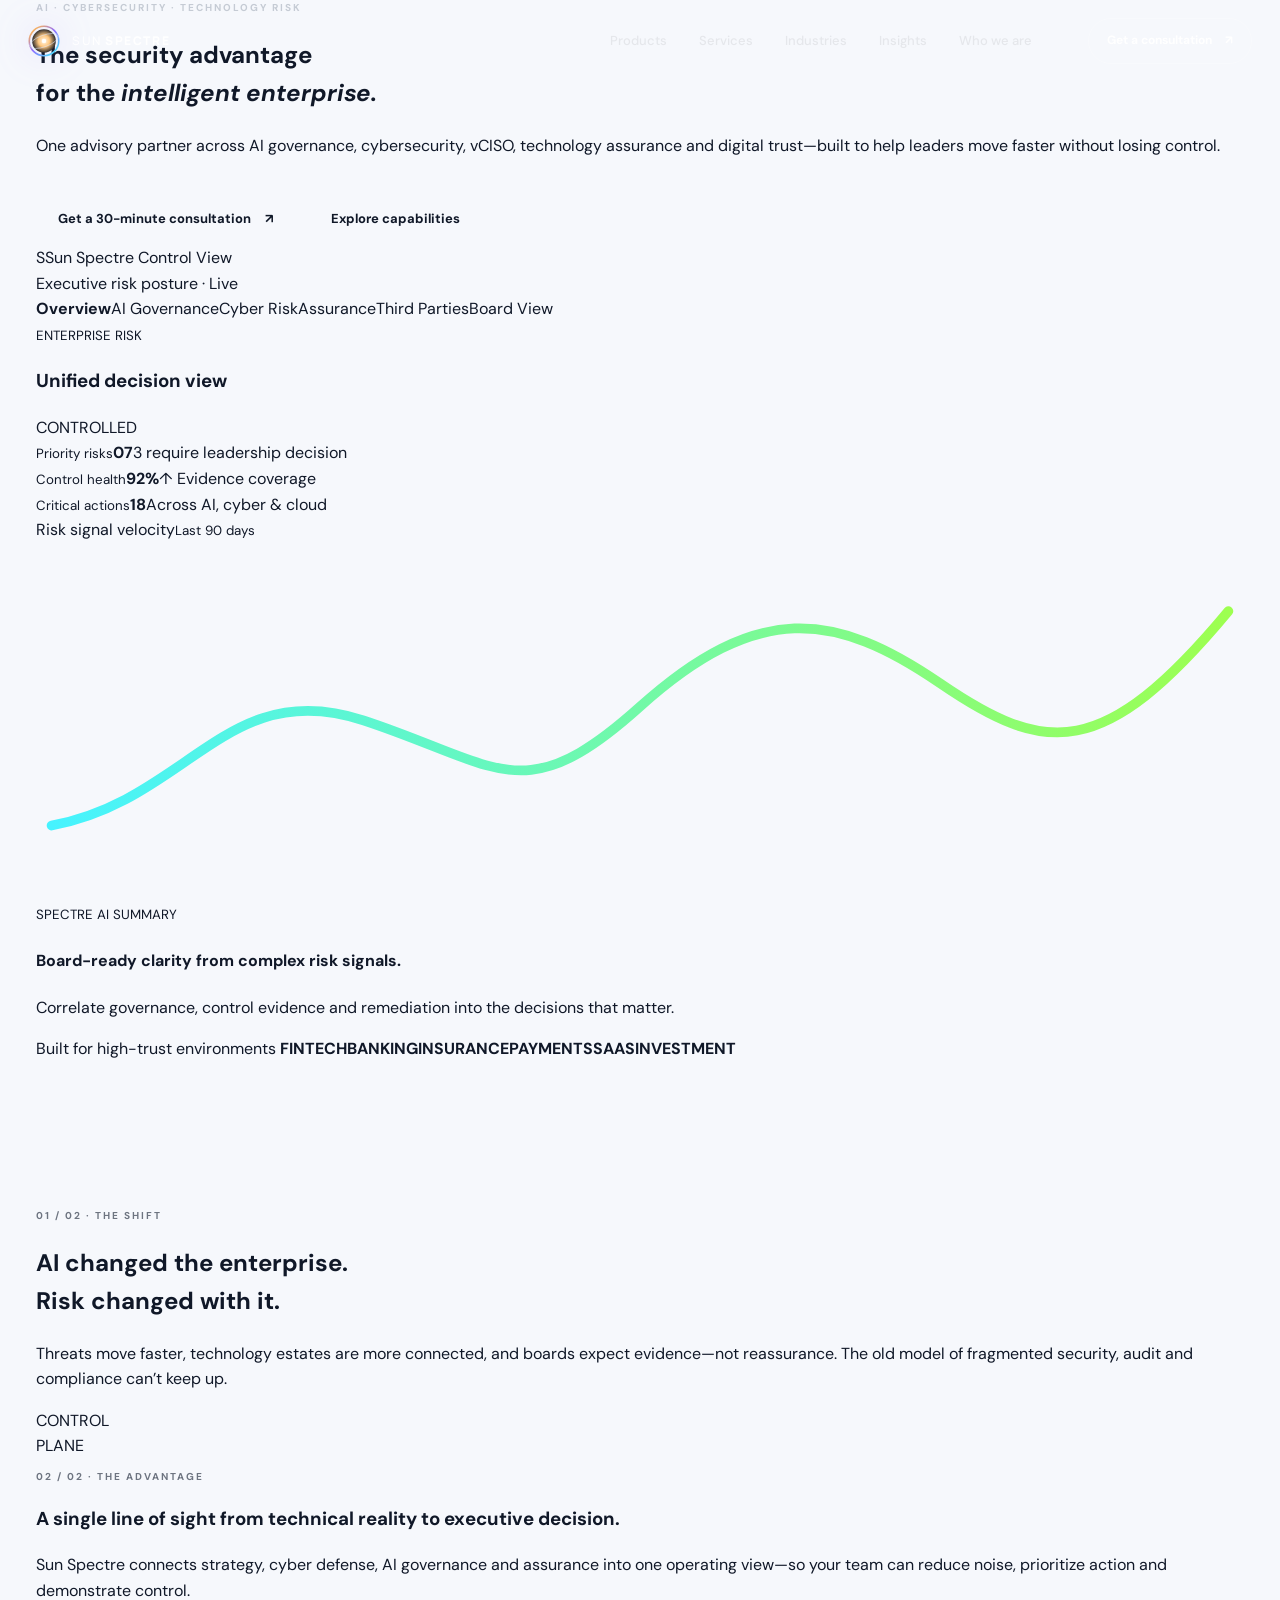
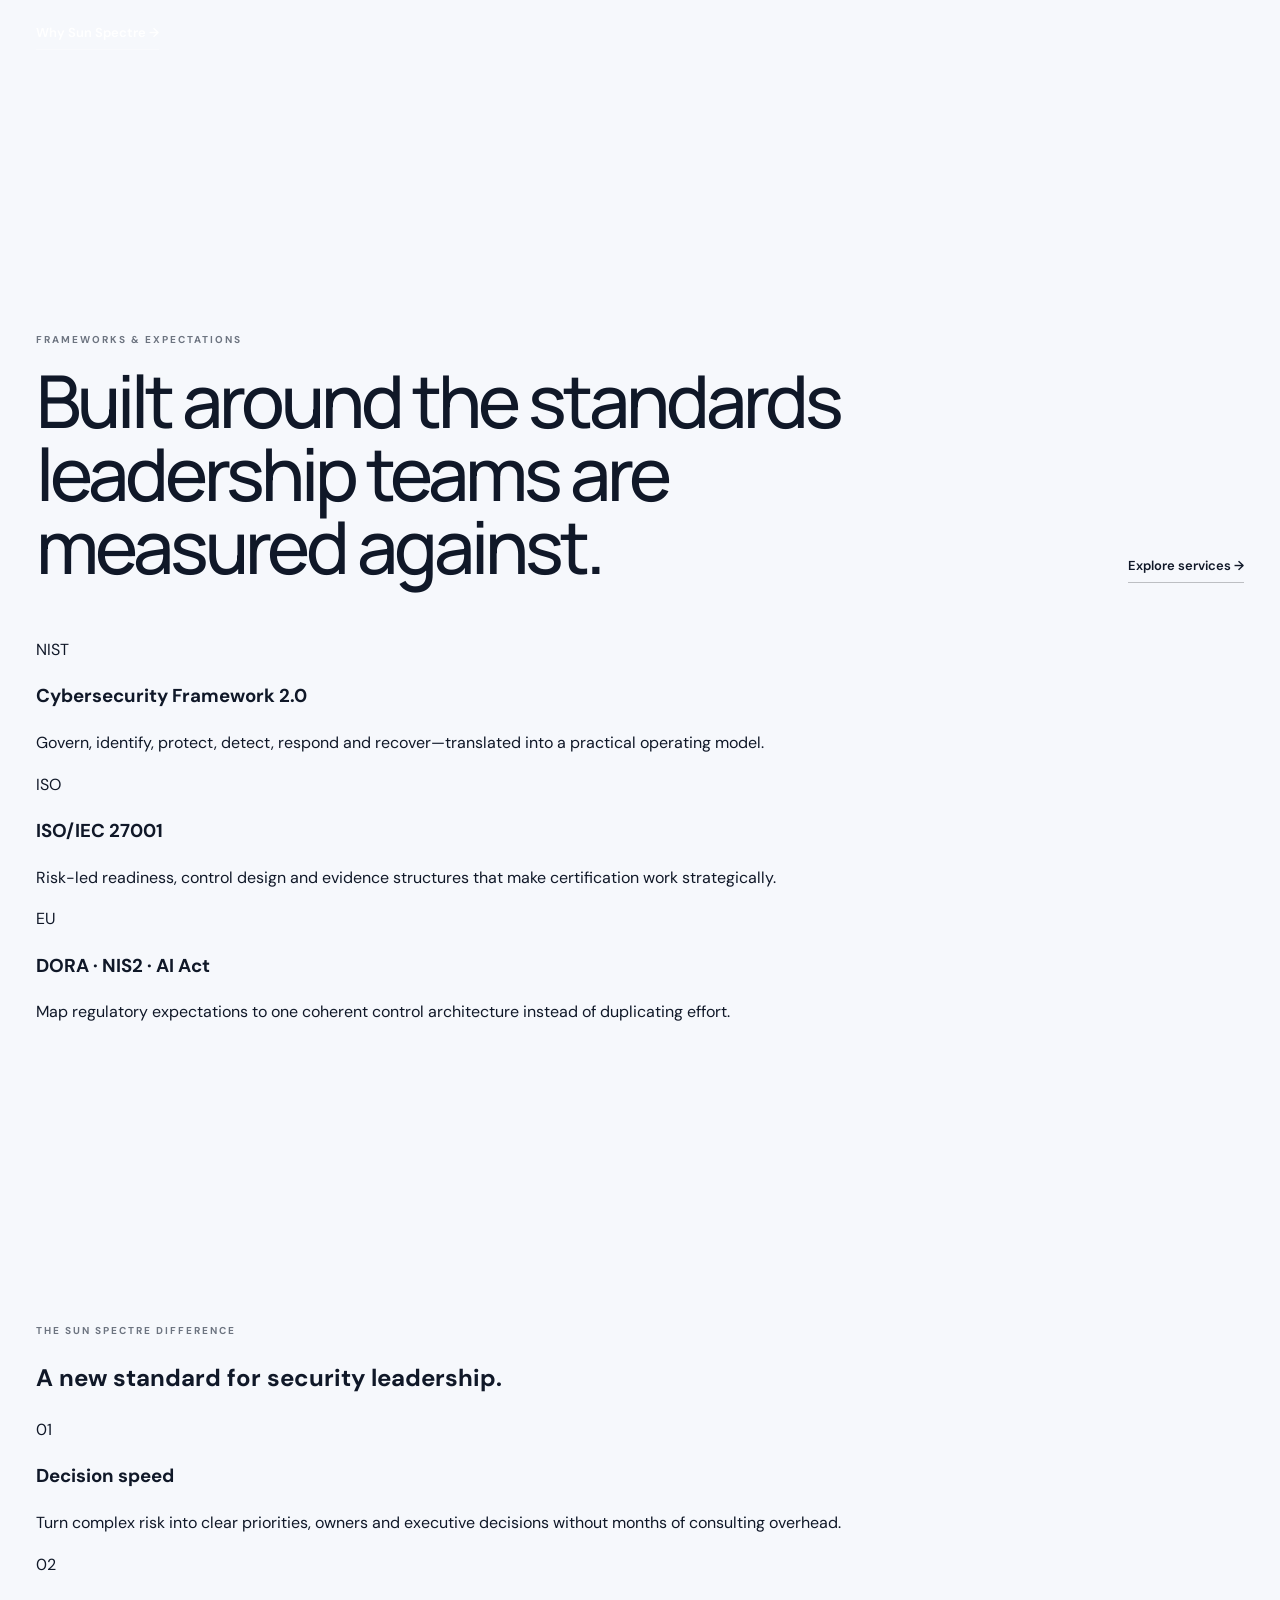
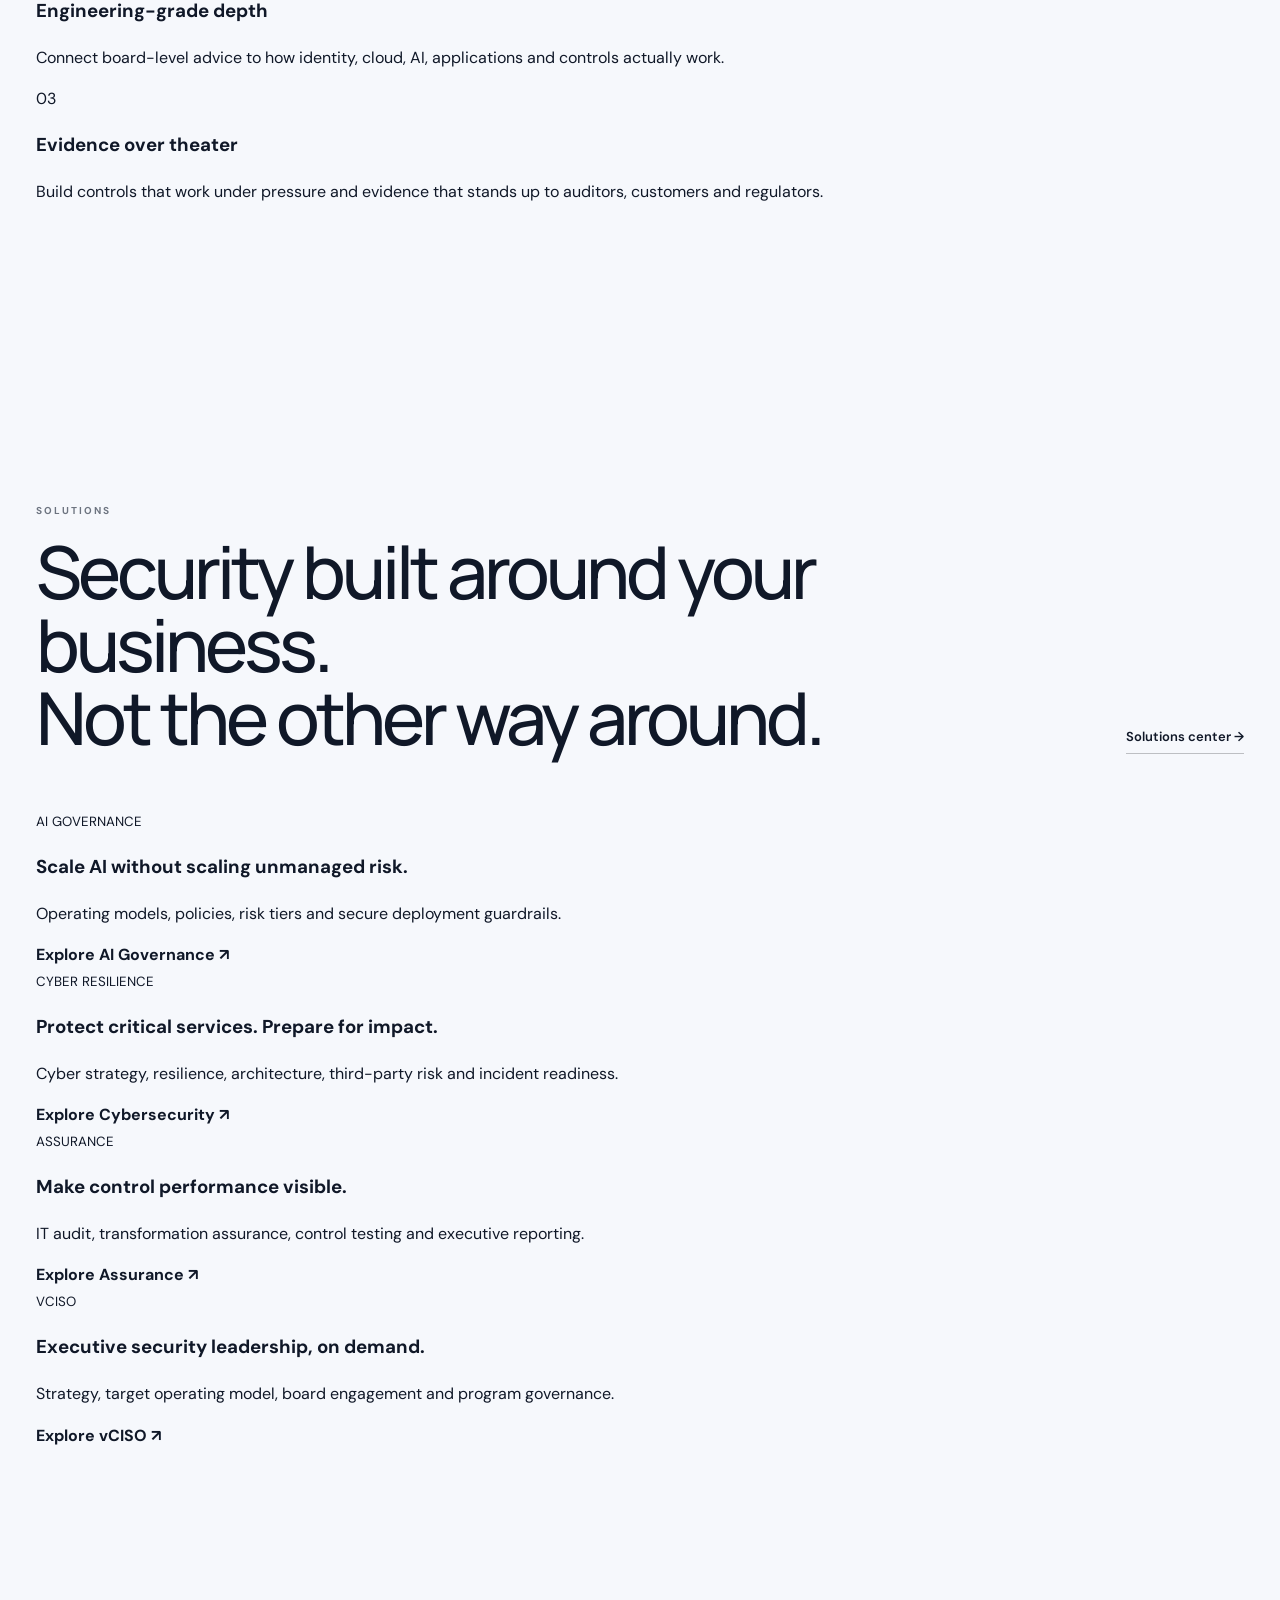
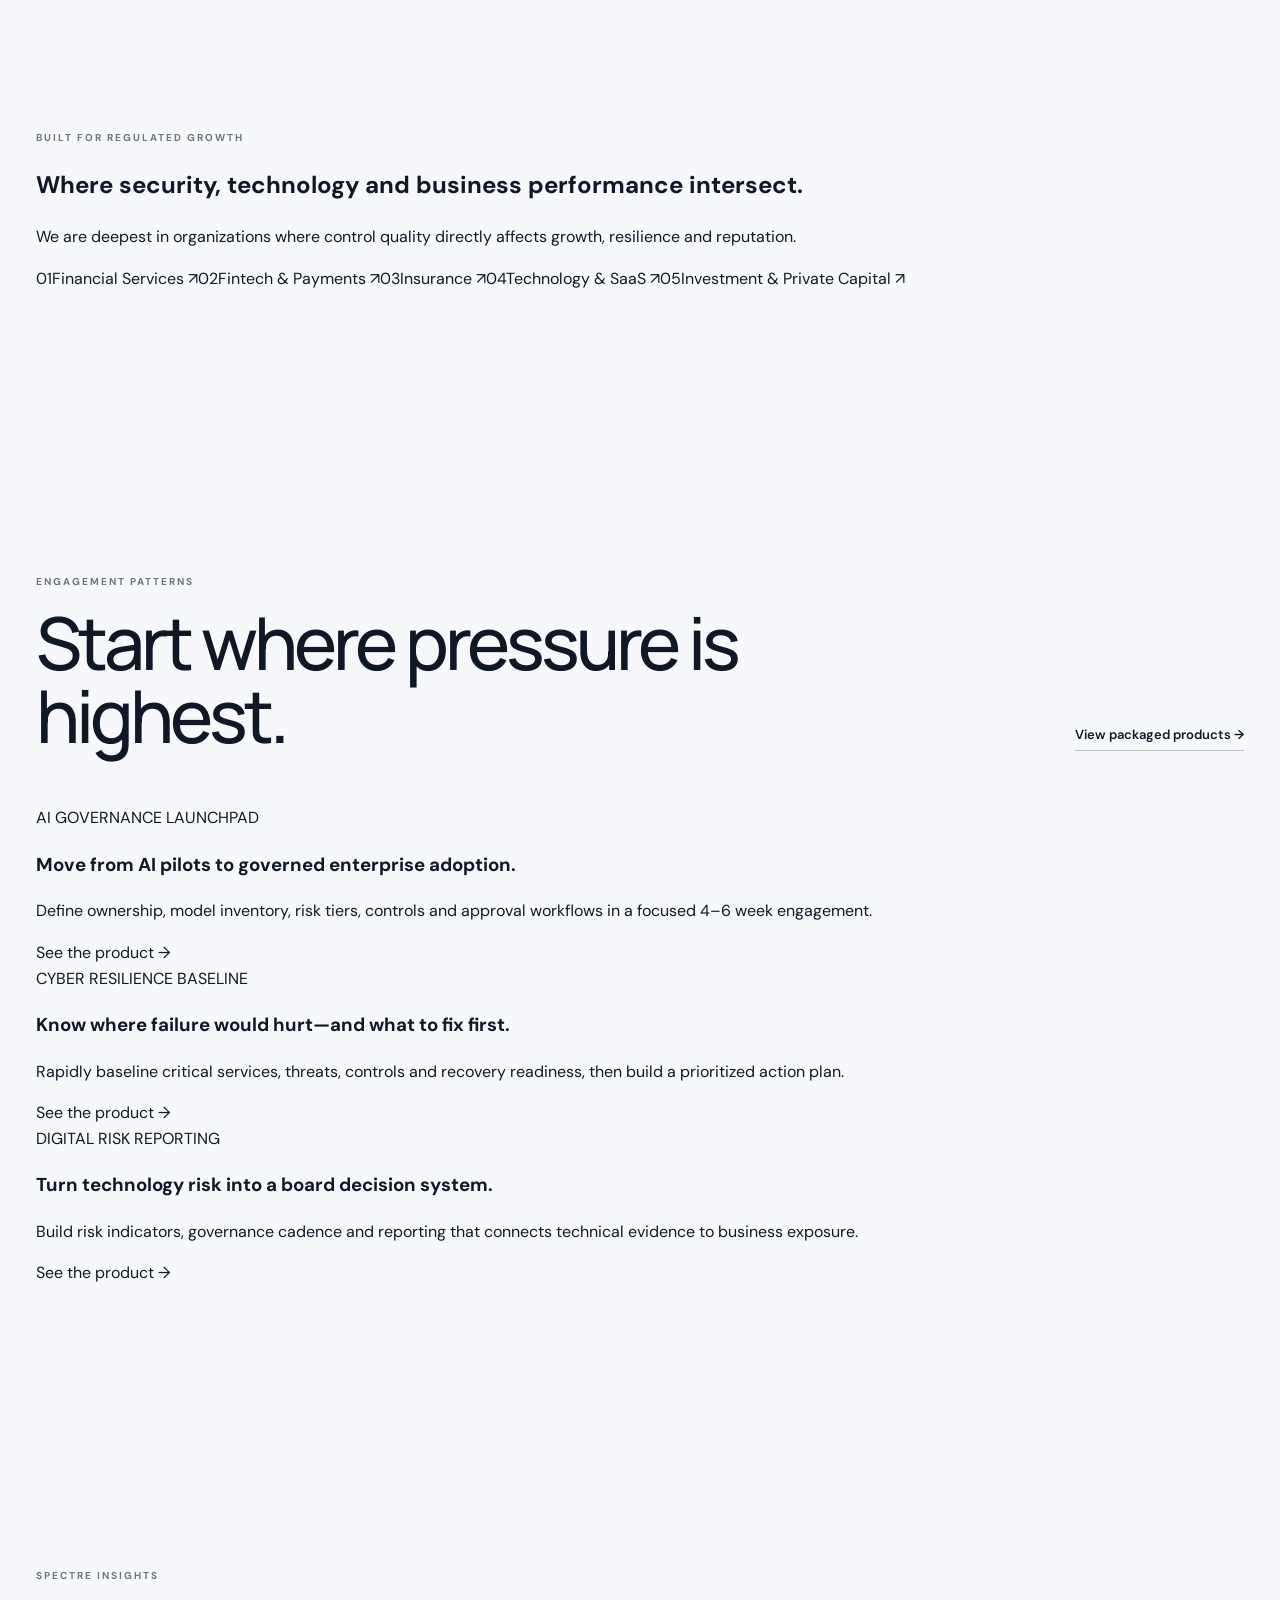
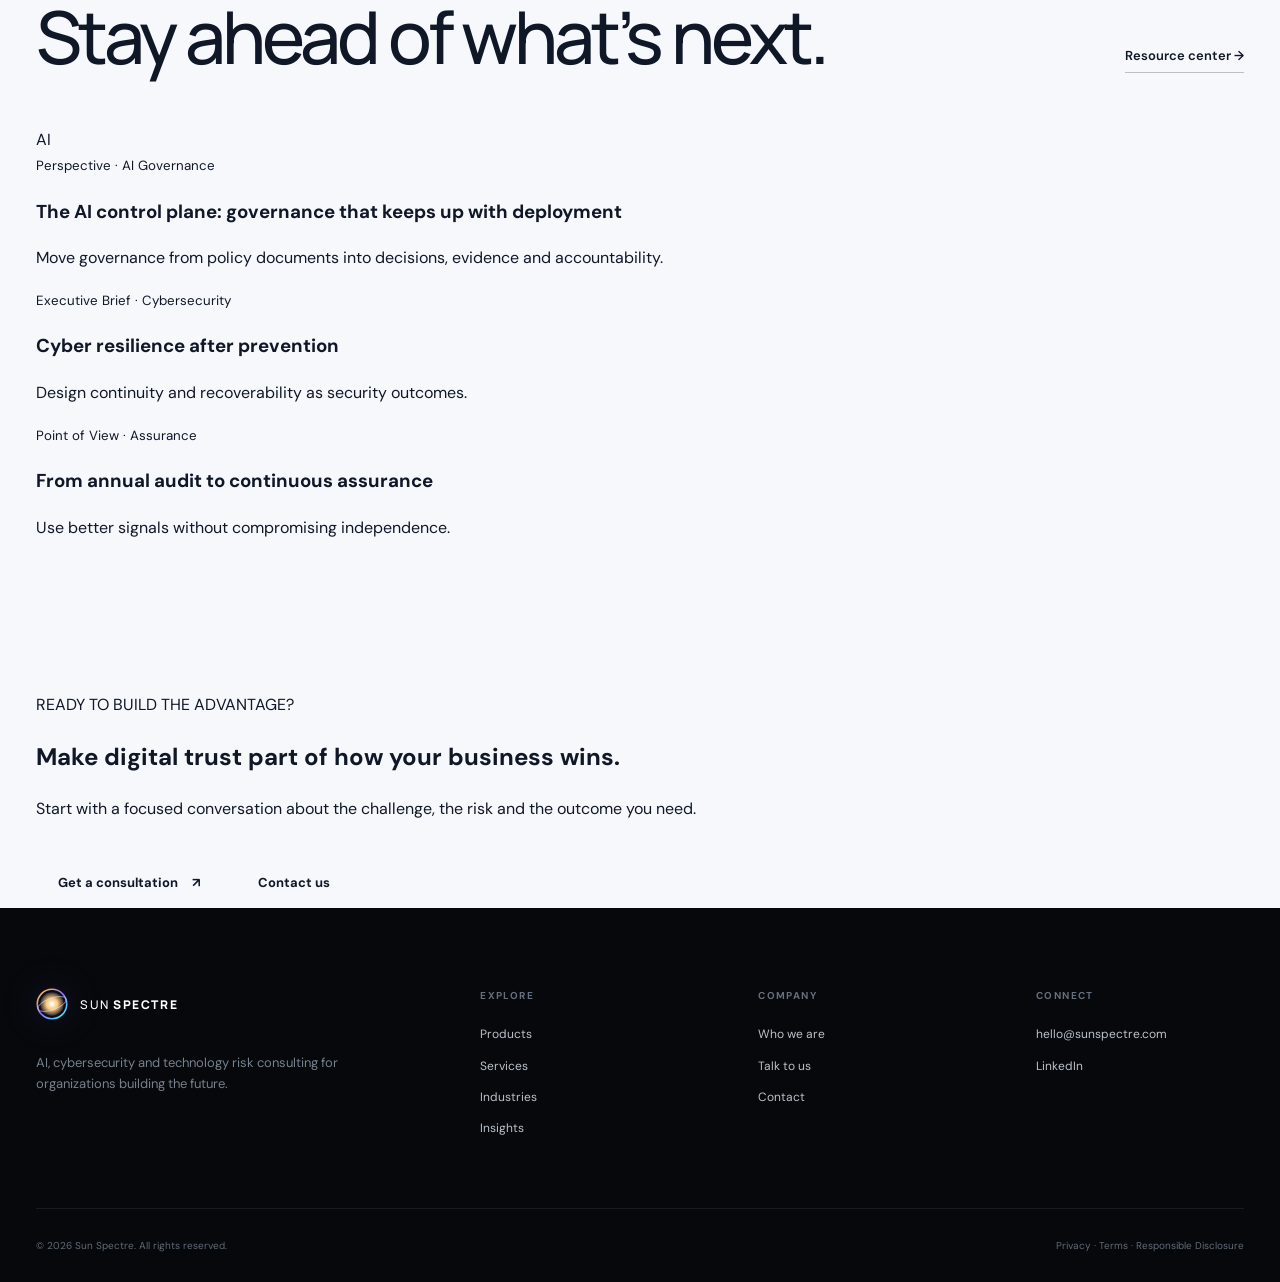
==== commit fa675a59: "Redesign Sun Spectre homepage with AI cybersecurity visual system" ====
--- a/index.html
+++ b/index.html
@@ -3,29 +3,22 @@
 <head>
   <meta charset="UTF-8" />
   <meta name="viewport" content="width=device-width, initial-scale=1.0" />
-  <meta name="theme-color" content="#07090d" />
-  <meta name="description" content="Sun Spectre is a modern consulting firm helping leaders govern AI, strengthen cybersecurity, improve technology risk, and build digital trust." />
-  <title>Sun Spectre | AI, Cybersecurity & Digital Trust Consulting</title>
+  <meta name="theme-color" content="#5b16ff" />
+  <meta name="description" content="Sun Spectre helps leaders govern AI, strengthen cybersecurity, improve technology risk and build digital trust." />
+  <title>Sun Spectre | AI, Cybersecurity & Digital Trust</title>
   <link rel="preconnect" href="https://fonts.googleapis.com">
   <link rel="preconnect" href="https://fonts.gstatic.com" crossorigin>
-  <link href="https://fonts.googleapis.com/css2?family=DM+Sans:wght@400;500;600;700&family=Manrope:wght@400;500;600;700;800&display=swap" rel="stylesheet">
+  <link href="https://fonts.googleapis.com/css2?family=DM+Sans:wght@400;500;600;700&family=Manrope:wght@500;600;700;800&display=swap" rel="stylesheet">
   <link rel="stylesheet" href="styles.css" />
 </head>
-<body>
-  <div class="spectral-cursor" aria-hidden="true"></div>
-  <div class="grain" aria-hidden="true"></div>
-
+<body class="home-v3">
   <header class="site-header" data-header>
     <div class="header-inner">
       <a class="brand" href="index.html" aria-label="Sun Spectre home">
         <img class="brand-logo" src="assets/logo-sun-spectre.svg" alt="Sun Spectre logo" />
         <span class="brand-name">SUN <b>SPECTRE</b></span>
       </a>
-
-      <button class="menu-toggle" type="button" aria-label="Open navigation" aria-expanded="false" data-menu-toggle>
-        <span></span><span></span>
-      </button>
-
+      <button class="menu-toggle" type="button" aria-label="Open navigation" aria-expanded="false" data-menu-toggle><span></span><span></span></button>
       <nav class="main-nav" aria-label="Primary navigation" data-menu>
         <a class="nav-link" href="products.html">Products</a>
         <a class="nav-link" href="services.html">Services</a>
@@ -33,254 +26,154 @@
         <a class="nav-link" href="insights.html">Insights</a>
         <a class="nav-link" href="about.html">Who we are</a>
       </nav>
-
-      <a class="header-cta" href="talk-to-us.html">Talk to us <span>↗</span></a>
+      <a class="header-cta" href="talk-to-us.html">Get a consultation <span>↗</span></a>
     </div>
   </header>
 
   <main>
-    <section class="hero" id="top">
-      <div class="hero-grid-lines" aria-hidden="true"></div>
-      <div class="hero-glow hero-glow-a" aria-hidden="true"></div>
-      <div class="hero-glow hero-glow-b" aria-hidden="true"></div>
-
-      <div class="page-shell hero-layout">
-        <div class="hero-copy reveal">
-          <div class="eyebrow"><span></span> AI · CYBERSECURITY · TECHNOLOGY RISK</div>
-          <h1>Clarity for the<br><em>intelligent enterprise.</em></h1>
-          <p class="hero-lede">Sun Spectre helps leaders govern AI, strengthen cyber resilience, modernize technology risk and turn digital trust into a competitive advantage.</p>
-          <div class="hero-actions">
-            <a class="button primary" href="talk-to-us.html">Book a 30-minute consultation <span>↗</span></a>
-            <a class="button secondary" href="services.html">Explore services</a>
-          </div>
-        </div>
-
-        <div class="hero-visual reveal" aria-label="Abstract Sun Spectre intelligence visualization">
-          <div class="orbital orbital-1"></div>
-          <div class="orbital orbital-2"></div>
-          <div class="orbital orbital-3"></div>
-          <div class="spectre-sphere">
-            <div class="sphere-core"></div>
-            <div class="sphere-scan"></div>
-          </div>
-          <div class="data-node node-a"><span>AI RISK</span><b>GOVERNED</b></div>
-          <div class="data-node node-b"><span>CYBER</span><b>RESILIENT</b></div>
-          <div class="data-node node-c"><span>ASSURANCE</span><b>VISIBLE</b></div>
-          <div class="data-node node-d"><span>BOARD</span><b>ALIGNED</b></div>
+    <section class="hero-v3">
+      <div class="hero-noise"></div>
+      <div class="hero-beam beam-a"></div>
+      <div class="hero-beam beam-b"></div>
+      <div class="page-shell hero-v3-copy reveal">
+        <div class="eyebrow pill">AI · CYBERSECURITY · TECHNOLOGY RISK</div>
+        <h1>The security advantage<br>for the <em>intelligent enterprise.</em></h1>
+        <p>One advisory partner across AI governance, cybersecurity, vCISO, technology assurance and digital trust—built to help leaders move faster without losing control.</p>
+        <div class="hero-actions">
+          <a class="button button-white" href="talk-to-us.html">Get a 30-minute consultation <span>↗</span></a>
+          <a class="button button-ghost" href="services.html">Explore capabilities</a>
         </div>
       </div>
 
-      <div class="page-shell hero-foot reveal">
-        <span>Independent thinking.</span>
-        <span>Engineering-grade depth.</span>
-        <span>Board-level clarity.</span>
+      <div class="page-shell command-wrap reveal">
+        <div class="command-deck" data-tilt>
+          <div class="deck-topbar">
+            <div class="deck-brand"><span class="deck-mark">S</span><span>Sun Spectre Control View</span></div>
+            <div class="deck-status"><i></i> Executive risk posture · Live</div>
+          </div>
+          <div class="deck-body">
+            <aside class="deck-nav">
+              <b>Overview</b><span>AI Governance</span><span>Cyber Risk</span><span>Assurance</span><span>Third Parties</span><span>Board View</span>
+            </aside>
+            <div class="deck-main">
+              <div class="deck-heading"><div><small>ENTERPRISE RISK</small><h3>Unified decision view</h3></div><span class="status-chip">CONTROLLED</span></div>
+              <div class="metric-row">
+                <div class="metric-card"><small>Priority risks</small><strong>07</strong><span>3 require leadership decision</span></div>
+                <div class="metric-card"><small>Control health</small><strong>92%</strong><span>↑ Evidence coverage</span></div>
+                <div class="metric-card"><small>Critical actions</small><strong>18</strong><span>Across AI, cyber & cloud</span></div>
+              </div>
+              <div class="analytics-row">
+                <div class="chart-card">
+                  <div class="chart-head"><span>Risk signal velocity</span><small>Last 90 days</small></div>
+                  <div class="chart-grid"><i></i><i></i><i></i><i></i><i></i></div>
+                  <svg viewBox="0 0 620 180" role="img" aria-label="Illustrative risk trend line">
+                    <defs><linearGradient id="line" x1="0" x2="1"><stop stop-color="#46f3ff"/><stop offset="1" stop-color="#9dff50"/></linearGradient></defs>
+                    <path d="M8 145 C78 132 98 68 168 91 S250 138 310 84 S410 35 464 72 S548 112 612 35" fill="none" stroke="url(#line)" stroke-width="5" stroke-linecap="round"/>
+                  </svg>
+                </div>
+                <div class="signal-card">
+                  <small>SPECTRE AI SUMMARY</small>
+                  <h4>Board-ready clarity from complex risk signals.</h4>
+                  <p>Correlate governance, control evidence and remediation into the decisions that matter.</p>
+                  <div class="signal-bars"><i></i><i></i><i></i><i></i></div>
+                </div>
+              </div>
+            </div>
+          </div>
+        </div>
+      </div>
+
+      <div class="page-shell trust-strip reveal">
+        <span>Built for high-trust environments</span>
+        <b>FINTECH</b><b>BANKING</b><b>INSURANCE</b><b>PAYMENTS</b><b>SAAS</b><b>INVESTMENT</b>
       </div>
     </section>
 
-    <section class="intro-statement section-space">
-      <div class="page-shell split-heading reveal">
-        <div class="section-kicker">THE SUN SPECTRE IDEA</div>
-        <div>
-          <h2>Technology is moving faster than governance. We close the gap.</h2>
-          <p>AI, cyber risk, regulation and transformation are no longer separate boardroom topics. We connect them into one operating view—so leadership can move faster without losing control.</p>
+    <section class="story-dark section-space">
+      <div class="page-shell story-intro reveal">
+        <div class="section-kicker light-kicker">01 / 02 · THE SHIFT</div>
+        <h2>AI changed the enterprise.<br><span>Risk changed with it.</span></h2>
+        <p>Threats move faster, technology estates are more connected, and boards expect evidence—not reassurance. The old model of fragmented security, audit and compliance can’t keep up.</p>
+      </div>
+      <div class="page-shell story-stage reveal">
+        <div class="spectre-orb"><div class="orb-core"></div><div class="orb-ring ring-one"></div><div class="orb-ring ring-two"></div><span>CONTROL<br>PLANE</span></div>
+        <div class="story-panel">
+          <div class="section-kicker light-kicker">02 / 02 · THE ADVANTAGE</div>
+          <h3>A single line of sight from technical reality to executive decision.</h3>
+          <p>Sun Spectre connects strategy, cyber defense, AI governance and assurance into one operating view—so your team can reduce noise, prioritize action and demonstrate control.</p>
+          <a class="text-link light" href="about.html">Why Sun Spectre →</a>
         </div>
       </div>
     </section>
 
-    <section class="capability-showcase section-space dark-panel" id="capabilities">
-      <div class="page-shell">
-        <div class="section-top reveal">
-          <div>
-            <div class="section-kicker">WHAT WE DO</div>
-            <h2>Built for the risks that define what comes next.</h2>
-          </div>
-          <a class="text-link light" href="services.html">View all services →</a>
-        </div>
-
-        <div class="capability-list">
-          <a class="cap-row reveal" href="services.html#ai">
-            <span class="cap-index">01</span>
-            <div><h3>AI Strategy & Governance</h3><p>Turn AI ambition into governed, secure and measurable enterprise adoption.</p></div>
-            <span class="cap-arrow">↗</span>
-          </a>
-          <a class="cap-row reveal" href="services.html#cyber">
-            <span class="cap-index">02</span>
-            <div><h3>Cybersecurity & Resilience</h3><p>Design a security posture that survives real-world pressure—not just audits.</p></div>
-            <span class="cap-arrow">↗</span>
-          </a>
-          <a class="cap-row reveal" href="services.html#vciso">
-            <span class="cap-index">03</span>
-            <div><h3>vCISO & Security Strategy</h3><p>Executive security leadership, operating model design and transformation support.</p></div>
-            <span class="cap-arrow">↗</span>
-          </a>
-          <a class="cap-row reveal" href="services.html#audit">
-            <span class="cap-index">04</span>
-            <div><h3>IT Audit & Assurance</h3><p>Risk-based assurance across ITGC, applications, cloud and digital change.</p></div>
-            <span class="cap-arrow">↗</span>
-          </a>
-          <a class="cap-row reveal" href="services.html#grc">
-            <span class="cap-index">05</span>
-            <div><h3>GRC, Compliance & Digital Trust</h3><p>Make controls simpler, evidence stronger and compliance more valuable.</p></div>
-            <span class="cap-arrow">↗</span>
-          </a>
-        </div>
+    <section class="recognition section-space">
+      <div class="page-shell section-top reveal">
+        <div><div class="section-kicker">FRAMEWORKS & EXPECTATIONS</div><h2>Built around the standards leadership teams are measured against.</h2></div>
+        <a class="text-link" href="services.html">Explore services →</a>
+      </div>
+      <div class="page-shell recognition-grid">
+        <article class="recognition-card purple-card reveal"><span>NIST</span><h3>Cybersecurity Framework 2.0</h3><p>Govern, identify, protect, detect, respond and recover—translated into a practical operating model.</p></article>
+        <article class="recognition-card blue-card reveal"><span>ISO</span><h3>ISO/IEC 27001</h3><p>Risk-led readiness, control design and evidence structures that make certification work strategically.</p></article>
+        <article class="recognition-card dark-card reveal"><span>EU</span><h3>DORA · NIS2 · AI Act</h3><p>Map regulatory expectations to one coherent control architecture instead of duplicating effort.</p></article>
       </div>
     </section>
 
-    <section class="insights-section section-space">
-      <div class="page-shell">
-        <div class="section-top reveal">
-          <div>
-            <div class="section-kicker">SPECTRE INSIGHTS</div>
-            <h2>Ideas for leaders operating at the edge of change.</h2>
-          </div>
-          <a class="text-link" href="insights.html">Explore insights →</a>
-        </div>
-
-        <div class="editorial-grid">
-          <article class="feature-story reveal">
-            <a href="insights.html#ai-governance" class="story-visual visual-ai" aria-label="Read AI governance insight">
-              <span class="visual-grid"></span>
-              <div class="visual-orbit"></div>
-              <div class="visual-center">AI</div>
-            </a>
-            <div class="story-meta">Perspective · Artificial Intelligence</div>
-            <h3><a href="insights.html#ai-governance">The AI control plane: governance that can keep up with deployment</a></h3>
-            <p>Why AI governance needs to move from policy documents to an operating system for decisions, evidence and accountability.</p>
-          </article>
-
-          <article class="story-card reveal">
-            <a href="insights.html#cyber-resilience" class="story-visual visual-cyber" aria-label="Read cyber resilience insight">
-              <div class="cyber-lines"></div>
-              <div class="cyber-pulse"></div>
-            </a>
-            <div class="story-meta">Executive Brief · Cybersecurity</div>
-            <h3><a href="insights.html#cyber-resilience">Cyber resilience after prevention: designing for continuity</a></h3>
-          </article>
-
-          <article class="story-card reveal">
-            <a href="insights.html#continuous-assurance" class="story-visual visual-audit" aria-label="Read digital assurance insight">
-              <div class="audit-bars"><i></i><i></i><i></i><i></i><i></i></div>
-            </a>
-            <div class="story-meta">Point of View · Technology Risk</div>
-            <h3><a href="insights.html#continuous-assurance">From annual audit to continuous assurance</a></h3>
-          </article>
-        </div>
+    <section class="difference section-space">
+      <div class="page-shell reveal"><div class="section-kicker">THE SUN SPECTRE DIFFERENCE</div><h2>A new standard for security leadership.</h2></div>
+      <div class="page-shell difference-grid">
+        <article class="difference-card reveal"><div class="difference-icon icon-speed"></div><span>01</span><h3>Decision speed</h3><p>Turn complex risk into clear priorities, owners and executive decisions without months of consulting overhead.</p></article>
+        <article class="difference-card reveal"><div class="difference-icon icon-focus"></div><span>02</span><h3>Engineering-grade depth</h3><p>Connect board-level advice to how identity, cloud, AI, applications and controls actually work.</p></article>
+        <article class="difference-card reveal"><div class="difference-icon icon-proof"></div><span>03</span><h3>Evidence over theater</h3><p>Build controls that work under pressure and evidence that stands up to auditors, customers and regulators.</p></article>
       </div>
     </section>
 
-    <section class="impact-section section-space">
-      <div class="page-shell">
-        <div class="impact-header reveal">
-          <div class="section-kicker">CLIENT IMPACT</div>
-          <h2>We work where security, technology and business performance intersect.</h2>
-        </div>
-
-        <div class="impact-grid">
-          <article class="impact-card impact-large reveal">
-            <div class="impact-visual impact-fintech"><div class="impact-shape"></div></div>
-            <div class="impact-copy">
-              <span>Fintech · Cyber Transformation</span>
-              <h3>Reframing security from a compliance function into a growth enabler.</h3>
-              <p>Target operating model, board reporting and prioritized cyber roadmap for a high-growth digital financial platform.</p>
-              <a href="talk-to-us.html">Discuss a similar challenge →</a>
-            </div>
-          </article>
-
-          <article class="impact-card reveal">
-            <div class="impact-copy compact">
-              <span>Insurance · IT Audit</span>
-              <h3>Risk-based assurance across a complex cloud transformation.</h3>
-              <p>Independent control assessment spanning governance, access, change and third-party dependencies.</p>
-            </div>
-          </article>
-
-          <article class="impact-card reveal">
-            <div class="impact-copy compact">
-              <span>Technology · AI Governance</span>
-              <h3>Creating an enterprise control model for responsible AI adoption.</h3>
-              <p>Roles, policy, model inventory, risk tiers and decision workflows designed for scale.</p>
-            </div>
-          </article>
-        </div>
+    <section class="solutions section-space">
+      <div class="page-shell section-top reveal"><div><div class="section-kicker">SOLUTIONS</div><h2>Security built around your business.<br>Not the other way around.</h2></div><a class="text-link" href="services.html">Solutions center →</a></div>
+      <div class="page-shell solution-grid">
+        <a class="solution-card solution-ai reveal" href="services.html#ai"><div class="solution-art"><span class="art-grid"></span><span class="art-node n1"></span><span class="art-node n2"></span><span class="art-node n3"></span></div><div><small>AI GOVERNANCE</small><h3>Scale AI without scaling unmanaged risk.</h3><p>Operating models, policies, risk tiers and secure deployment guardrails.</p><b>Explore AI Governance ↗</b></div></a>
+        <a class="solution-card solution-cyber reveal" href="services.html#cyber"><div class="solution-art"><span class="radar r1"></span><span class="radar r2"></span><span class="radar r3"></span><i></i></div><div><small>CYBER RESILIENCE</small><h3>Protect critical services. Prepare for impact.</h3><p>Cyber strategy, resilience, architecture, third-party risk and incident readiness.</p><b>Explore Cybersecurity ↗</b></div></a>
+        <a class="solution-card solution-assurance reveal" href="services.html#audit"><div class="solution-art"><span class="audit-stack a1"></span><span class="audit-stack a2"></span><span class="audit-stack a3"></span></div><div><small>ASSURANCE</small><h3>Make control performance visible.</h3><p>IT audit, transformation assurance, control testing and executive reporting.</p><b>Explore Assurance ↗</b></div></a>
+        <a class="solution-card solution-vciso reveal" href="services.html#vciso"><div class="solution-art"><span class="orbit o1"></span><span class="orbit o2"></span><span class="orbit-dot"></span></div><div><small>VCISO</small><h3>Executive security leadership, on demand.</h3><p>Strategy, target operating model, board engagement and program governance.</p><b>Explore vCISO ↗</b></div></a>
       </div>
     </section>
 
-    <section class="industries-section section-space">
-      <div class="page-shell industry-layout">
-        <div class="industry-intro reveal">
-          <div class="section-kicker">INDUSTRIES</div>
-          <h2>Deepest where trust matters most.</h2>
-          <p>Our point of view is shaped by regulated, technology-intensive environments where control quality directly affects growth, resilience and reputation.</p>
-          <a class="button secondary dark" href="industries.html">Explore industries</a>
-        </div>
+    <section class="impact-v3 section-space">
+      <div class="page-shell impact-copy-v3 reveal"><div class="section-kicker light-kicker">BUILT FOR REGULATED GROWTH</div><h2>Where security, technology and business performance intersect.</h2><p>We are deepest in organizations where control quality directly affects growth, resilience and reputation.</p></div>
+      <div class="page-shell industry-ticker reveal"><a href="industries.html#financial-services"><span>01</span>Financial Services ↗</a><a href="industries.html#fintech"><span>02</span>Fintech & Payments ↗</a><a href="industries.html#insurance"><span>03</span>Insurance ↗</a><a href="industries.html#technology"><span>04</span>Technology & SaaS ↗</a><a href="industries.html#investment"><span>05</span>Investment & Private Capital ↗</a></div>
+    </section>
 
-        <div class="industry-stack reveal">
-          <a href="industries.html#financial-services"><span>01</span><h3>Financial Services</h3><b>↗</b></a>
-          <a href="industries.html#fintech"><span>02</span><h3>Fintech & Payments</h3><b>↗</b></a>
-          <a href="industries.html#insurance"><span>03</span><h3>Insurance</h3><b>↗</b></a>
-          <a href="industries.html#technology"><span>04</span><h3>Technology & SaaS</h3><b>↗</b></a>
-          <a href="industries.html#investment"><span>05</span><h3>Investment & Private Capital</h3><b>↗</b></a>
-        </div>
+    <section class="engagements section-space">
+      <div class="page-shell section-top reveal"><div><div class="section-kicker">ENGAGEMENT PATTERNS</div><h2>Start where pressure is highest.</h2></div><a class="text-link" href="products.html">View packaged products →</a></div>
+      <div class="page-shell engagement-grid">
+        <article class="engagement-card reveal"><span>AI GOVERNANCE LAUNCHPAD</span><h3>Move from AI pilots to governed enterprise adoption.</h3><p>Define ownership, model inventory, risk tiers, controls and approval workflows in a focused 4–6 week engagement.</p><a href="products.html">See the product →</a></article>
+        <article class="engagement-card reveal"><span>CYBER RESILIENCE BASELINE</span><h3>Know where failure would hurt—and what to fix first.</h3><p>Rapidly baseline critical services, threats, controls and recovery readiness, then build a prioritized action plan.</p><a href="products.html">See the product →</a></article>
+        <article class="engagement-card reveal"><span>DIGITAL RISK REPORTING</span><h3>Turn technology risk into a board decision system.</h3><p>Build risk indicators, governance cadence and reporting that connects technical evidence to business exposure.</p><a href="products.html">See the product →</a></article>
       </div>
     </section>
 
-    <section class="method-section section-space">
-      <div class="page-shell method-layout">
-        <div class="method-copy reveal">
-          <div class="section-kicker">THE 7D METHOD</div>
-          <h2>Seven dimensions. One line of sight.</h2>
-          <p>Our method connects strategic intent, technology reality, control evidence and executive decision-making.</p>
-        </div>
-
-        <div class="method-wheel reveal" aria-label="Sun Spectre seven dimension method">
-          <div class="method-core"><span>7D</span><small>SUN SPECTRE</small></div>
-          <span class="method-tag tag-1">Discover</span>
-          <span class="method-tag tag-2">Diagnose</span>
-          <span class="method-tag tag-3">Design</span>
-          <span class="method-tag tag-4">Defend</span>
-          <span class="method-tag tag-5">Demonstrate</span>
-          <span class="method-tag tag-6">Decide</span>
-          <span class="method-tag tag-7">Develop</span>
-          <i class="wheel-ring ring-a"></i><i class="wheel-ring ring-b"></i><i class="wheel-ring ring-c"></i>
-        </div>
+    <section class="insights-v3 section-space">
+      <div class="page-shell section-top reveal"><div><div class="section-kicker">SPECTRE INSIGHTS</div><h2>Stay ahead of what’s next.</h2></div><a class="text-link" href="insights.html">Resource center →</a></div>
+      <div class="page-shell insight-grid-v3">
+        <a class="insight-card-v3 feature reveal" href="insights.html#ai-governance"><div class="insight-art ia-ai"><span>AI</span></div><small>Perspective · AI Governance</small><h3>The AI control plane: governance that keeps up with deployment</h3><p>Move governance from policy documents into decisions, evidence and accountability.</p></a>
+        <a class="insight-card-v3 reveal" href="insights.html#cyber-resilience"><div class="insight-art ia-cyber"><i></i></div><small>Executive Brief · Cybersecurity</small><h3>Cyber resilience after prevention</h3><p>Design continuity and recoverability as security outcomes.</p></a>
+        <a class="insight-card-v3 reveal" href="insights.html#continuous-assurance"><div class="insight-art ia-audit"><i></i><i></i><i></i><i></i></div><small>Point of View · Assurance</small><h3>From annual audit to continuous assurance</h3><p>Use better signals without compromising independence.</p></a>
       </div>
     </section>
 
-    <section class="credibility-strip">
-      <div class="page-shell credibility-grid reveal">
-        <div><strong>AI</strong><span>Governance & security</span></div>
-        <div><strong>CYBER</strong><span>Strategy & resilience</span></div>
-        <div><strong>AUDIT</strong><span>Technology assurance</span></div>
-        <div><strong>GRC</strong><span>Controls & compliance</span></div>
-        <div><strong>CLOUD</strong><span>Digital risk</span></div>
-      </div>
-    </section>
-
-    <section class="final-cta section-space">
-      <div class="page-shell final-cta-inner reveal">
-        <div>
-          <div class="section-kicker">LET'S BUILD WHAT'S NEXT</div>
-          <h2>Make digital trust part of your competitive advantage.</h2>
-        </div>
-        <a class="button primary large" href="talk-to-us.html">Book a 30-minute consultation <span>↗</span></a>
-      </div>
+    <section class="final-cta-v3">
+      <div class="page-shell reveal"><span>READY TO BUILD THE ADVANTAGE?</span><h2>Make digital trust part of how your business wins.</h2><p>Start with a focused conversation about the challenge, the risk and the outcome you need.</p><div class="hero-actions"><a class="button button-white" href="talk-to-us.html">Get a consultation <span>↗</span></a><a class="button button-ghost" href="contact.html">Contact us</a></div></div>
     </section>
   </main>
 
   <footer class="site-footer">
     <div class="page-shell footer-top">
-      <div class="footer-brand">
-        <a class="brand footer-logo" href="index.html"><img class="brand-logo" src="assets/logo-sun-spectre.svg" alt="Sun Spectre logo" /><span class="brand-name">SUN <b>SPECTRE</b></span></a>
-        <p>AI, cybersecurity and technology risk consulting for organizations building the future.</p>
-      </div>
+      <div class="footer-brand"><a class="brand footer-logo" href="index.html"><img class="brand-logo" src="assets/logo-sun-spectre.svg" alt="Sun Spectre logo" /><span class="brand-name">SUN <b>SPECTRE</b></span></a><p>AI, cybersecurity and technology risk consulting for organizations building the future.</p></div>
       <div class="footer-column"><h4>Explore</h4><a href="products.html">Products</a><a href="services.html">Services</a><a href="industries.html">Industries</a><a href="insights.html">Insights</a></div>
       <div class="footer-column"><h4>Company</h4><a href="about.html">Who we are</a><a href="talk-to-us.html">Talk to us</a><a href="contact.html">Contact</a></div>
       <div class="footer-column"><h4>Connect</h4><a href="mailto:hello@sunspectre.com">hello@sunspectre.com</a><a href="https://www.linkedin.com/company/sun-spectre/?viewAsMember=true" target="_blank" rel="noopener noreferrer">LinkedIn</a></div>
     </div>
     <div class="page-shell footer-bottom"><span>© <span id="year"></span> Sun Spectre. All rights reserved.</span><span>Privacy · Terms · Responsible Disclosure</span></div>
   </footer>
-
   <script src="script.js"></script>
 </body>
 </html>
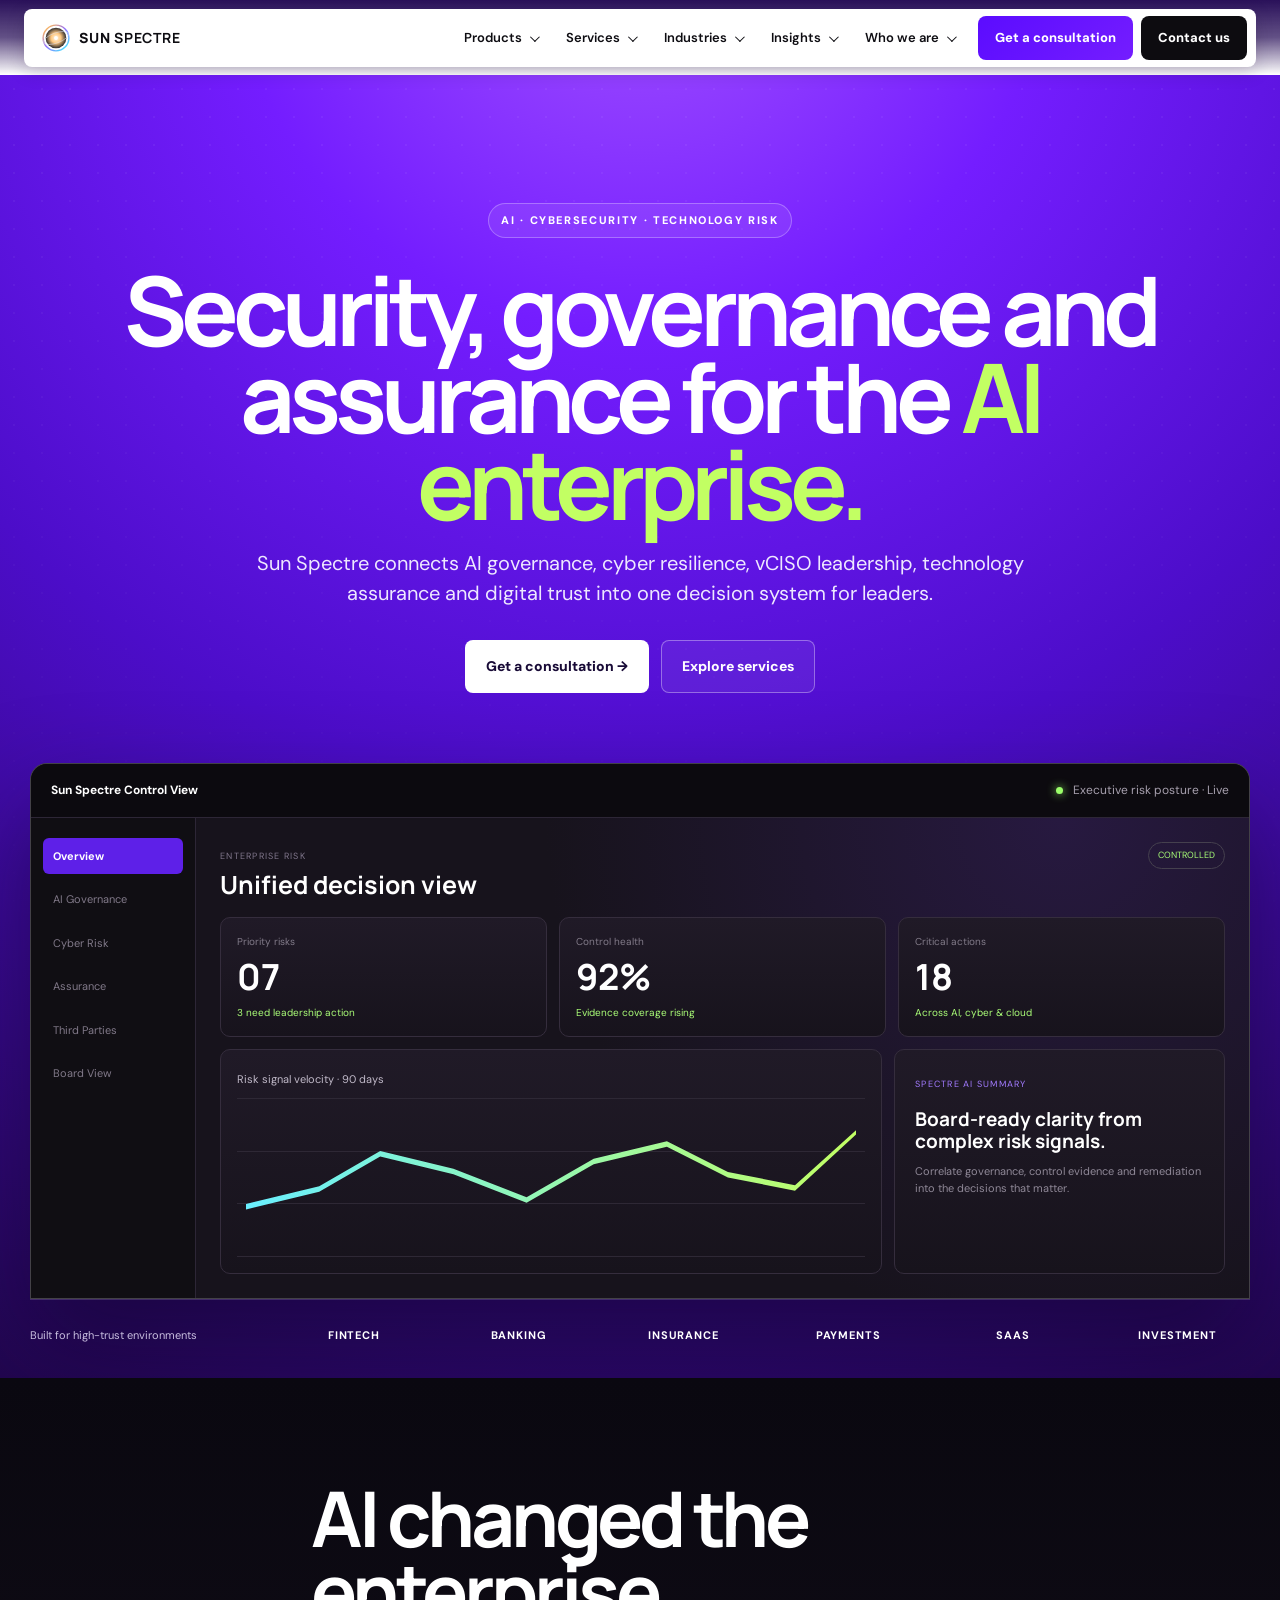
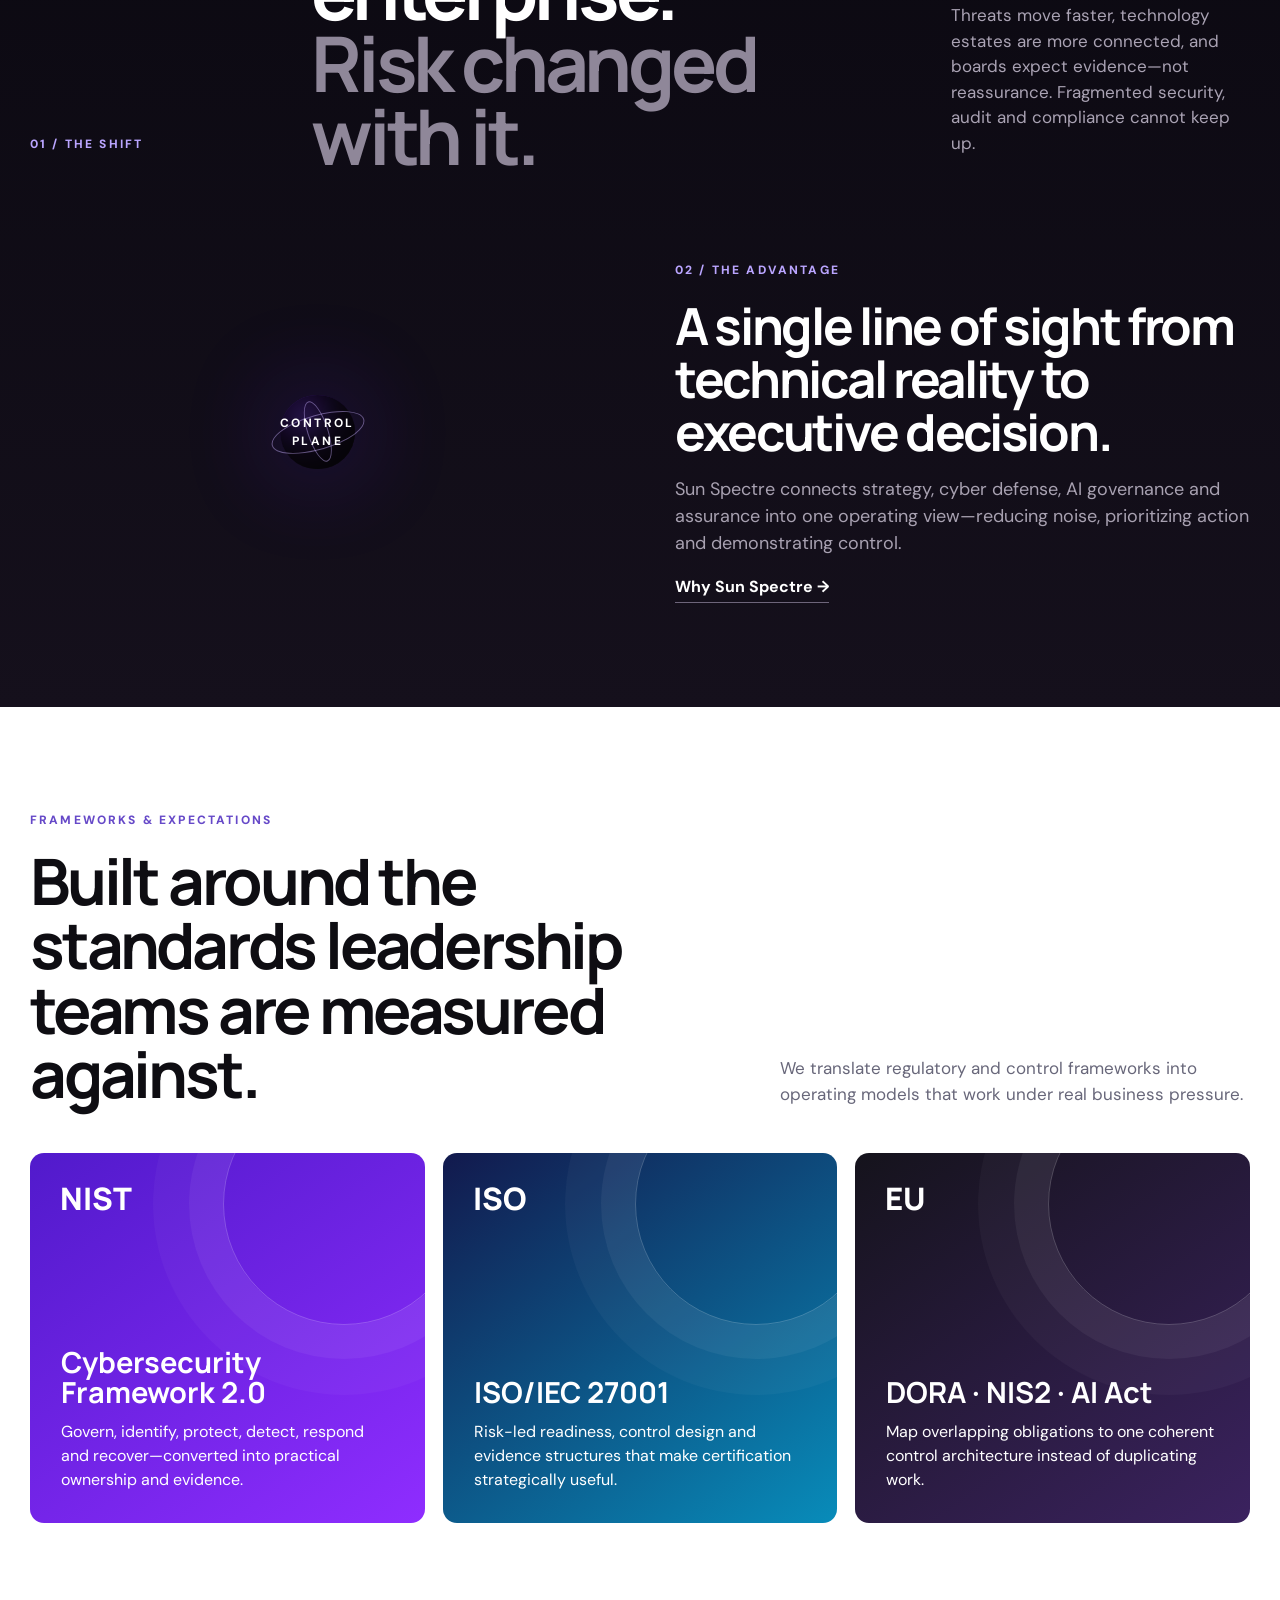
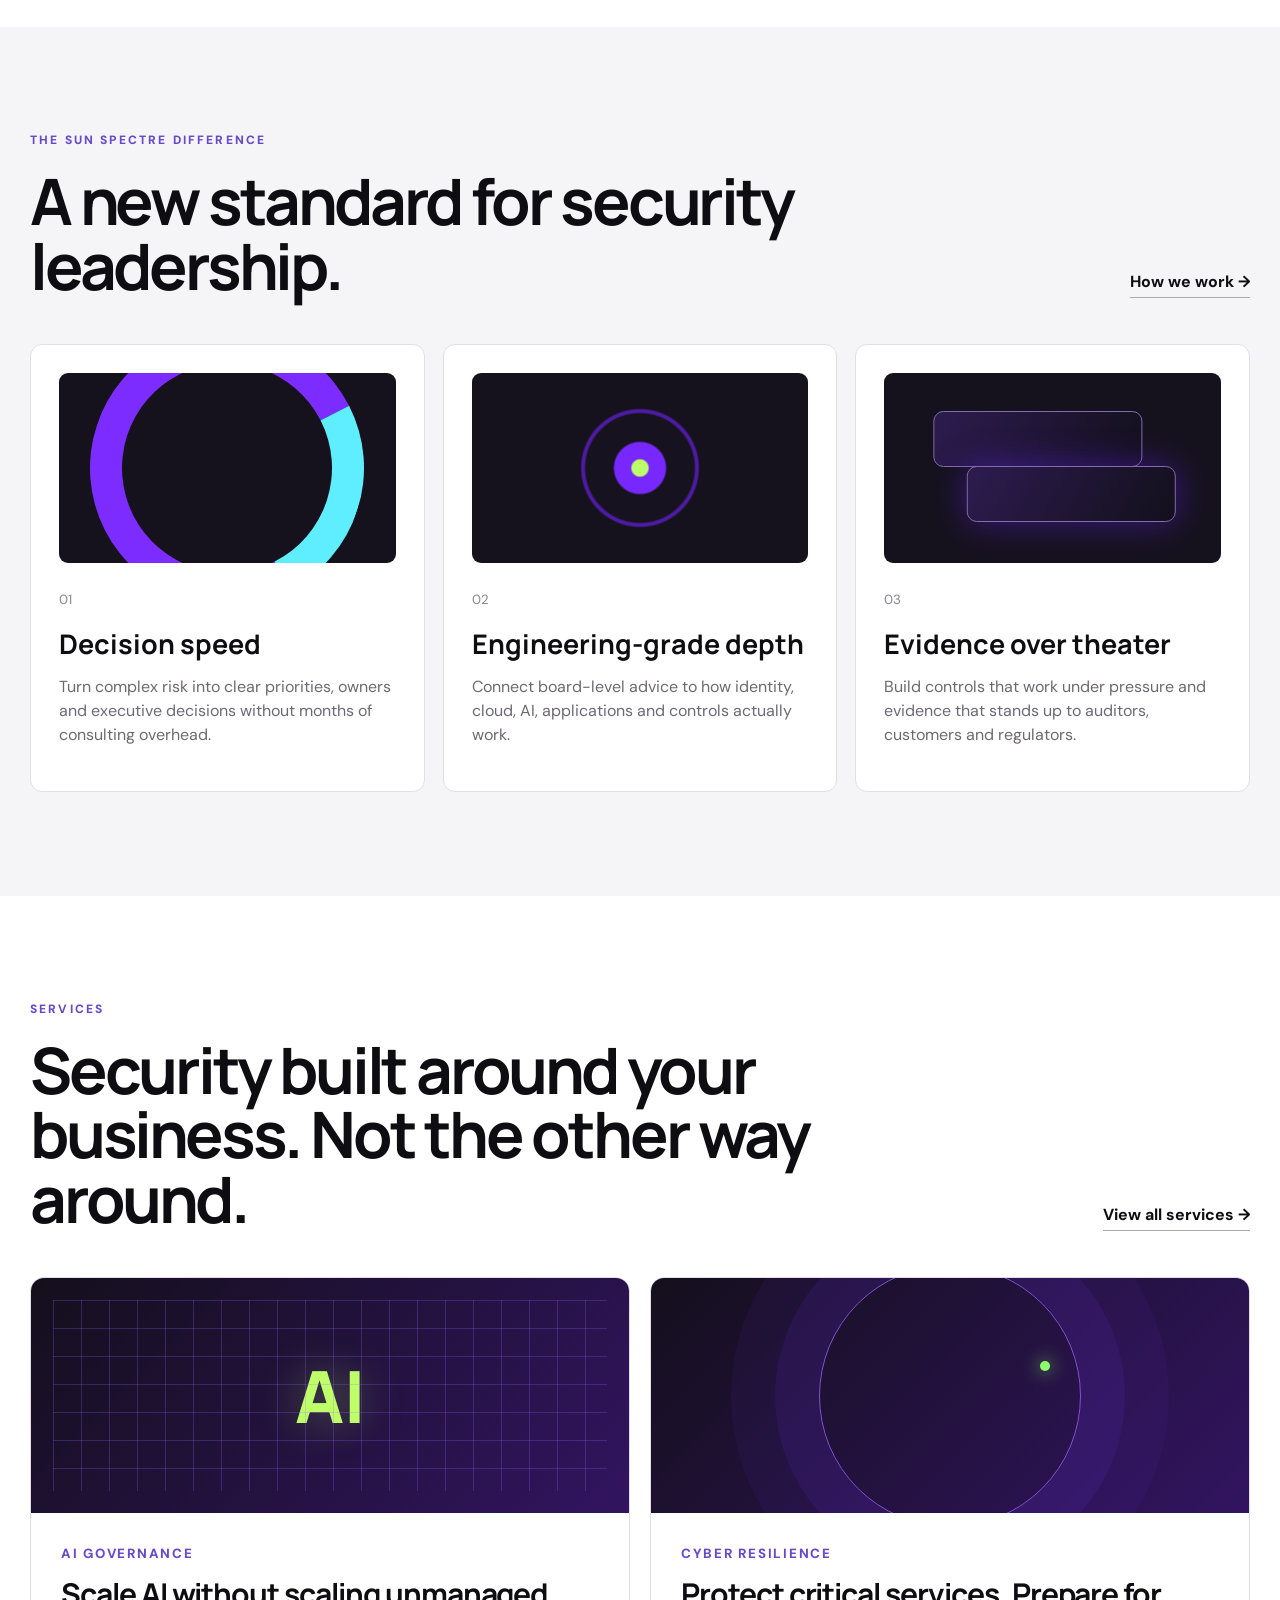
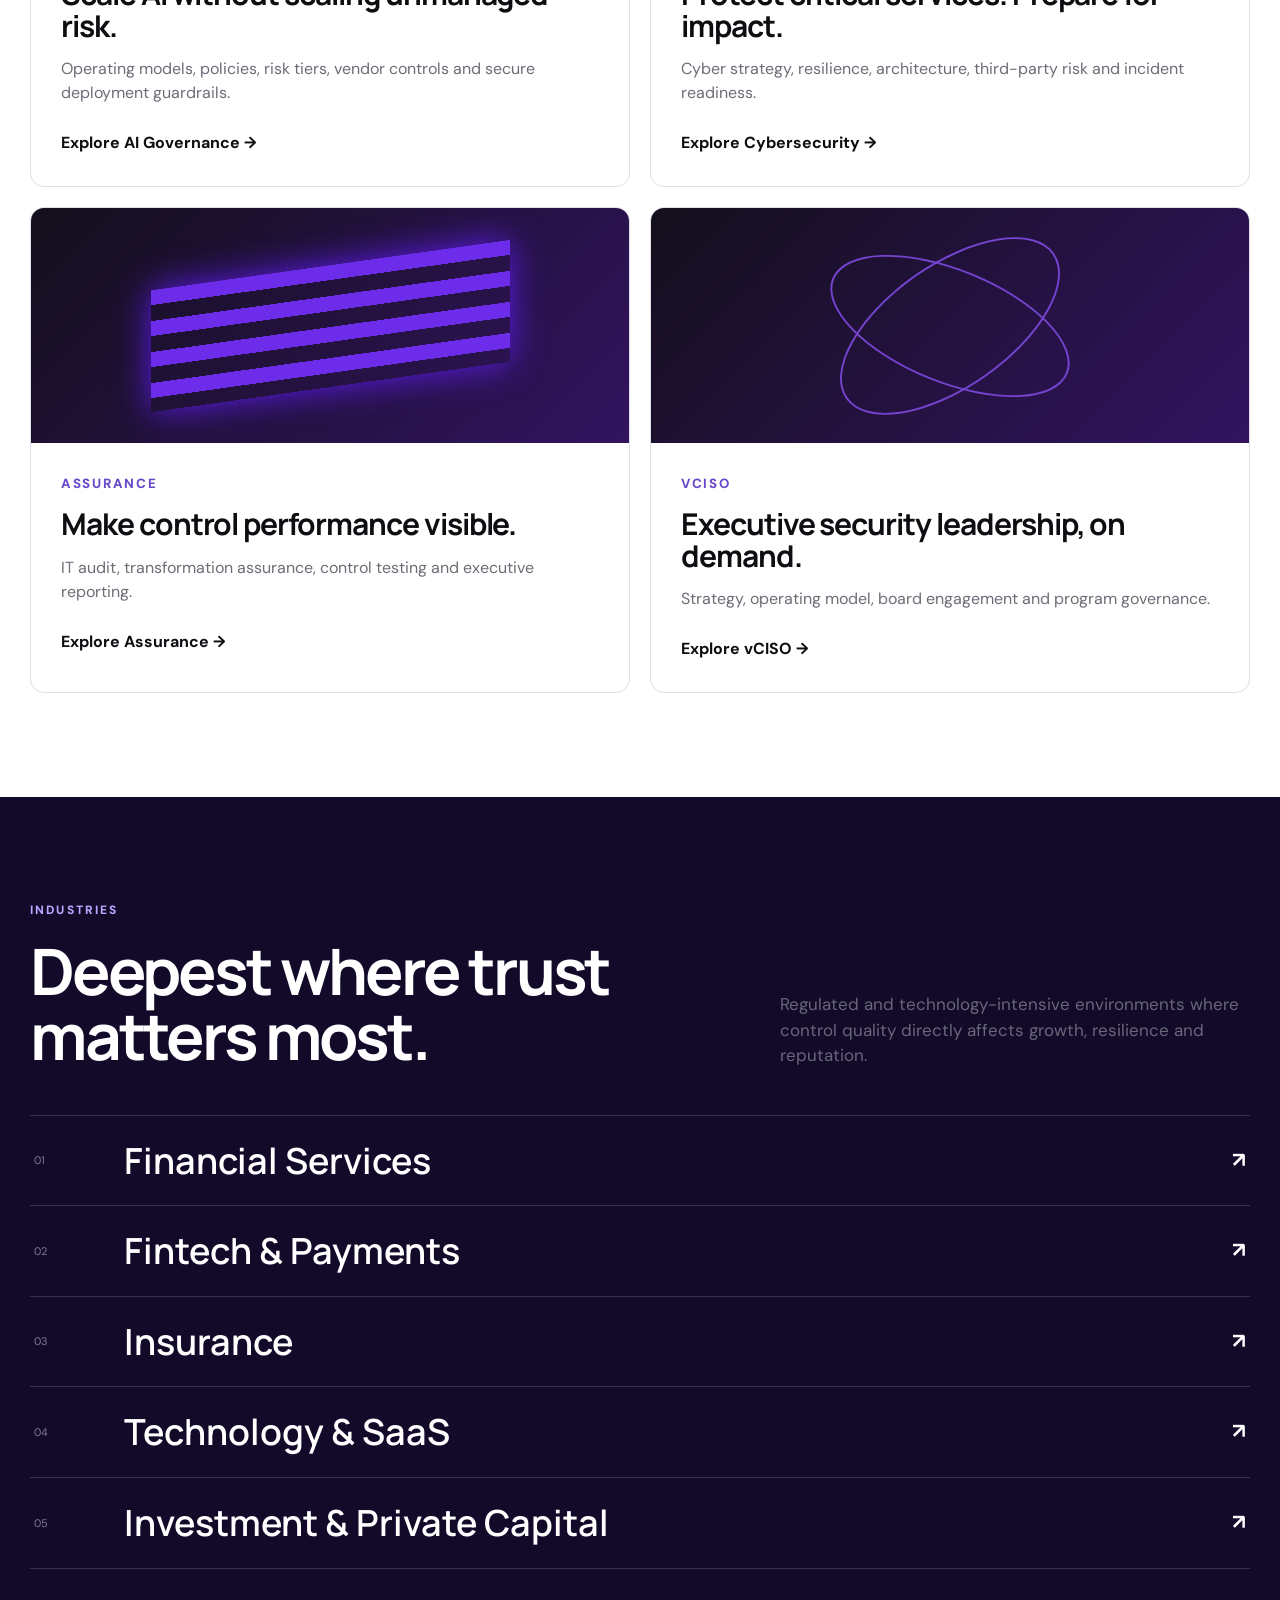
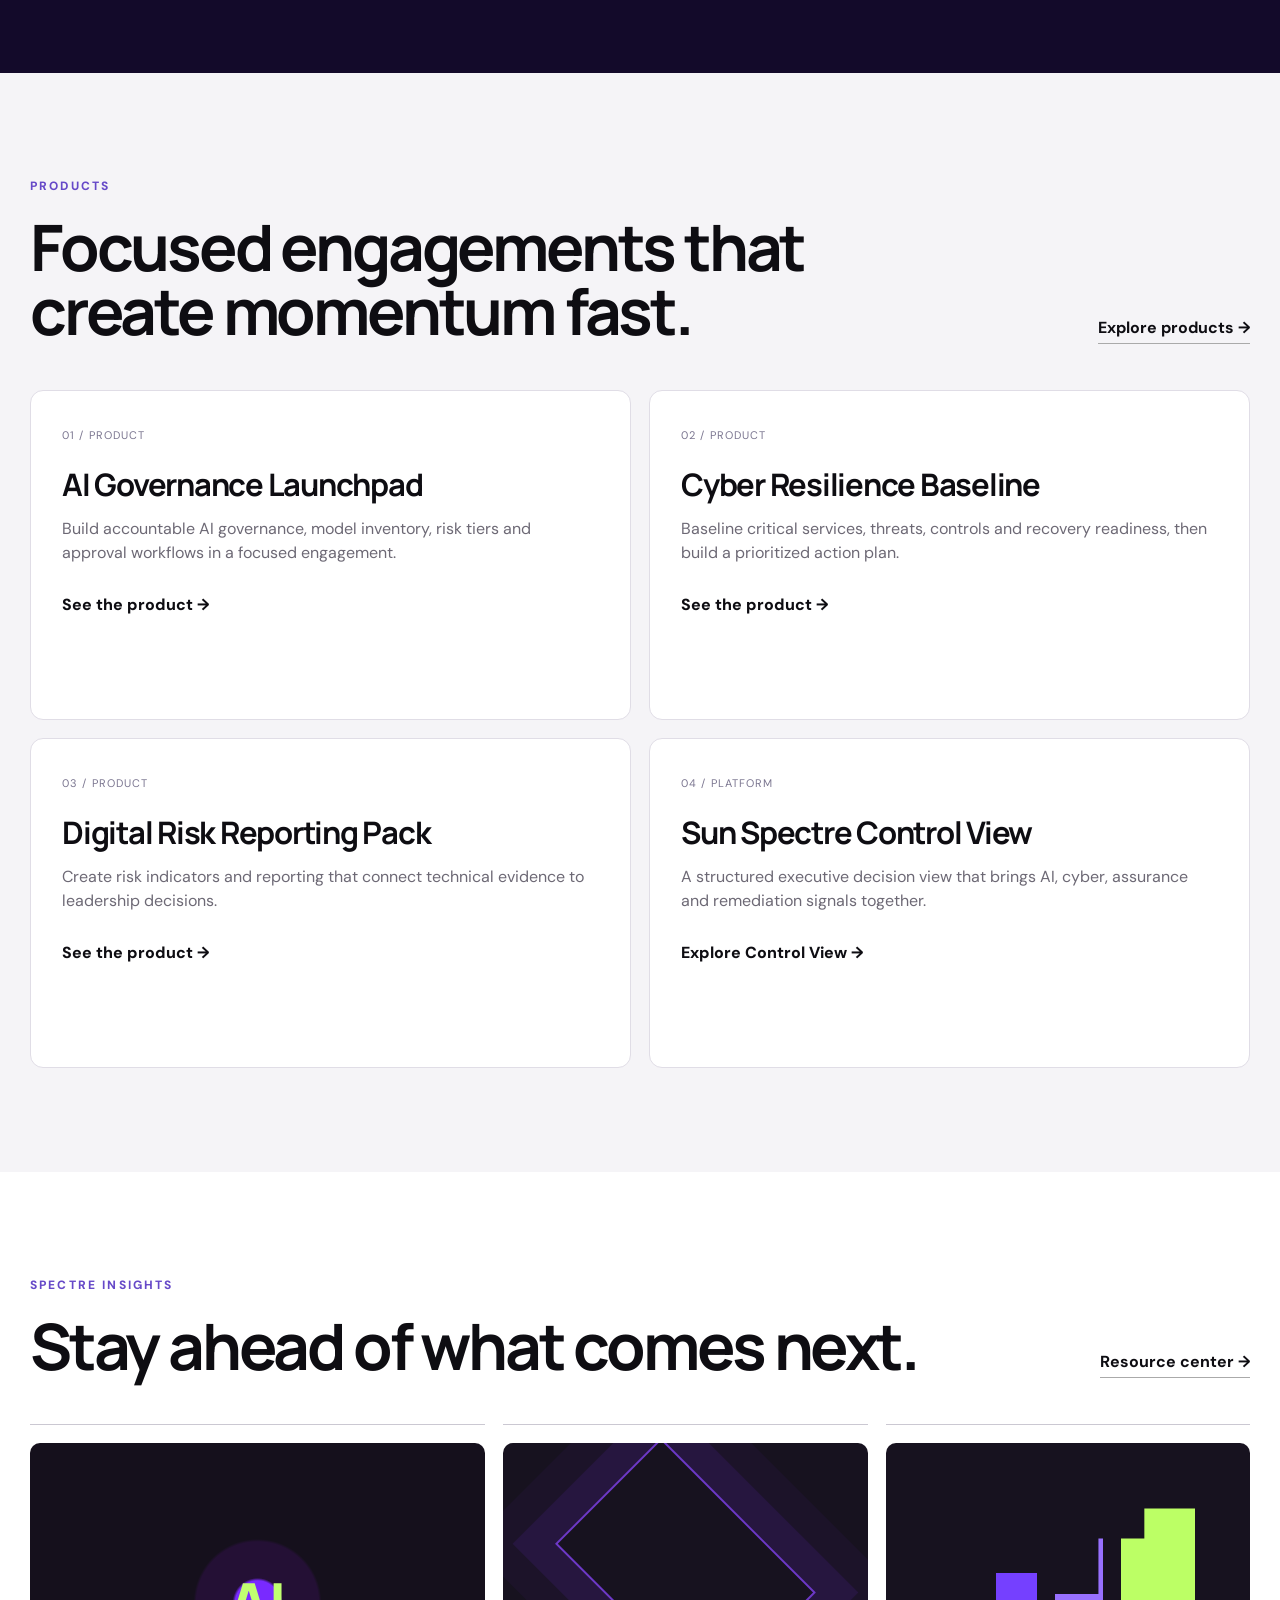
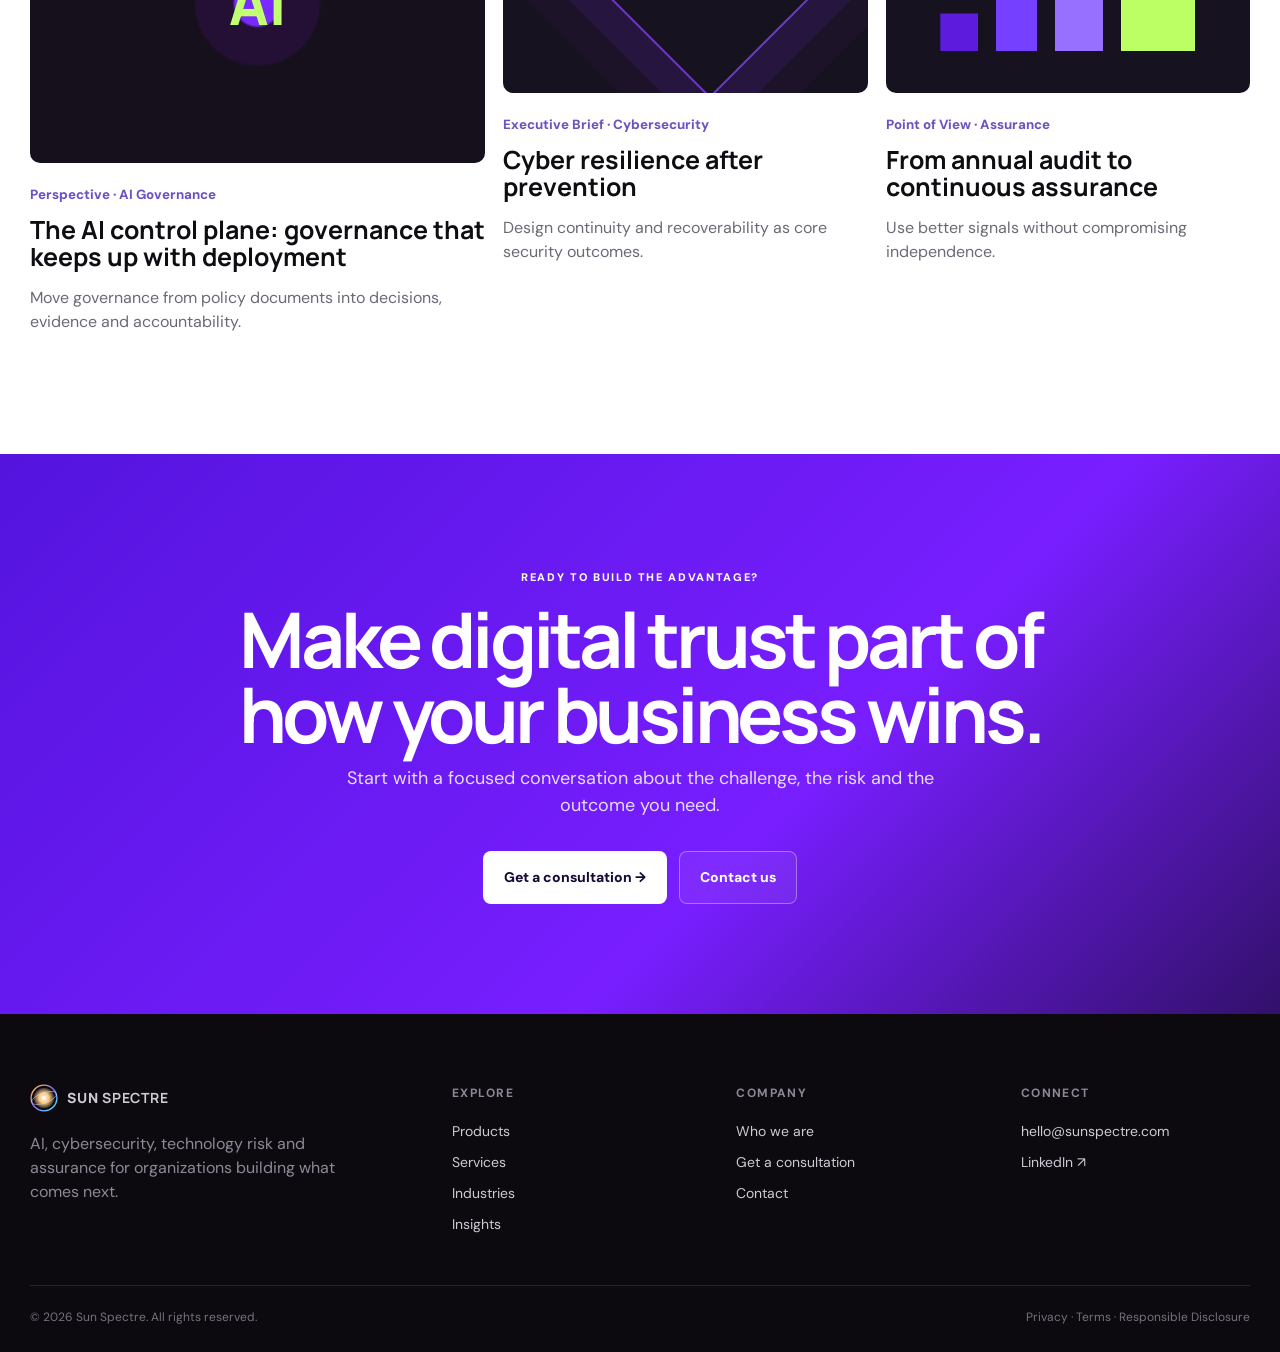
==== commit 85c09e20: "Integrate mega navigation into comprehensive Sun Spectre homepage" ====
--- a/index.html
+++ b/index.html
@@ -1,179 +1,78 @@
 <!DOCTYPE html>
 <html lang="en">
 <head>
-  <meta charset="UTF-8" />
-  <meta name="viewport" content="width=device-width, initial-scale=1.0" />
-  <meta name="theme-color" content="#5b16ff" />
-  <meta name="description" content="Sun Spectre helps leaders govern AI, strengthen cybersecurity, improve technology risk and build digital trust." />
+  <meta charset="UTF-8">
+  <meta name="viewport" content="width=device-width, initial-scale=1.0">
+  <meta name="theme-color" content="#5d13ff">
+  <meta name="description" content="Sun Spectre helps leaders govern AI, strengthen cybersecurity, improve technology risk and build digital trust.">
   <title>Sun Spectre | AI, Cybersecurity & Digital Trust</title>
-  <link rel="preconnect" href="https://fonts.googleapis.com">
-  <link rel="preconnect" href="https://fonts.gstatic.com" crossorigin>
+  <link rel="preconnect" href="https://fonts.googleapis.com"><link rel="preconnect" href="https://fonts.gstatic.com" crossorigin>
   <link href="https://fonts.googleapis.com/css2?family=DM+Sans:wght@400;500;600;700&family=Manrope:wght@500;600;700;800&display=swap" rel="stylesheet">
-  <link rel="stylesheet" href="styles.css" />
+  <link rel="stylesheet" href="styles.css">
 </head>
-<body class="home-v3">
-  <header class="site-header" data-header>
-    <div class="header-inner">
-      <a class="brand" href="index.html" aria-label="Sun Spectre home">
-        <img class="brand-logo" src="assets/logo-sun-spectre.svg" alt="Sun Spectre logo" />
-        <span class="brand-name">SUN <b>SPECTRE</b></span>
-      </a>
-      <button class="menu-toggle" type="button" aria-label="Open navigation" aria-expanded="false" data-menu-toggle><span></span><span></span></button>
-      <nav class="main-nav" aria-label="Primary navigation" data-menu>
-        <a class="nav-link" href="products.html">Products</a>
-        <a class="nav-link" href="services.html">Services</a>
-        <a class="nav-link" href="industries.html">Industries</a>
-        <a class="nav-link" href="insights.html">Insights</a>
-        <a class="nav-link" href="about.html">Who we are</a>
-      </nav>
-      <a class="header-cta" href="talk-to-us.html">Get a consultation <span>↗</span></a>
-    </div>
-  </header>
-
+<body>
+  <div data-site-header></div>
   <main>
-    <section class="hero-v3">
-      <div class="hero-noise"></div>
-      <div class="hero-beam beam-a"></div>
-      <div class="hero-beam beam-b"></div>
-      <div class="page-shell hero-v3-copy reveal">
-        <div class="eyebrow pill">AI · CYBERSECURITY · TECHNOLOGY RISK</div>
-        <h1>The security advantage<br>for the <em>intelligent enterprise.</em></h1>
-        <p>One advisory partner across AI governance, cybersecurity, vCISO, technology assurance and digital trust—built to help leaders move faster without losing control.</p>
-        <div class="hero-actions">
-          <a class="button button-white" href="talk-to-us.html">Get a 30-minute consultation <span>↗</span></a>
-          <a class="button button-ghost" href="services.html">Explore capabilities</a>
-        </div>
+    <section class="home-hero">
+      <div class="page-shell hero-copy reveal">
+        <div class="eyebrow">AI · CYBERSECURITY · TECHNOLOGY RISK</div>
+        <h1>Security, governance and assurance for the <em>AI enterprise.</em></h1>
+        <p>Sun Spectre connects AI governance, cyber resilience, vCISO leadership, technology assurance and digital trust into one decision system for leaders.</p>
+        <div class="hero-actions"><a class="button white" href="talk-to-us.html">Get a consultation →</a><a class="button ghost" href="services.html">Explore services</a></div>
       </div>
 
-      <div class="page-shell command-wrap reveal">
-        <div class="command-deck" data-tilt>
-          <div class="deck-topbar">
-            <div class="deck-brand"><span class="deck-mark">S</span><span>Sun Spectre Control View</span></div>
-            <div class="deck-status"><i></i> Executive risk posture · Live</div>
-          </div>
-          <div class="deck-body">
-            <aside class="deck-nav">
-              <b>Overview</b><span>AI Governance</span><span>Cyber Risk</span><span>Assurance</span><span>Third Parties</span><span>Board View</span>
-            </aside>
-            <div class="deck-main">
-              <div class="deck-heading"><div><small>ENTERPRISE RISK</small><h3>Unified decision view</h3></div><span class="status-chip">CONTROLLED</span></div>
-              <div class="metric-row">
-                <div class="metric-card"><small>Priority risks</small><strong>07</strong><span>3 require leadership decision</span></div>
-                <div class="metric-card"><small>Control health</small><strong>92%</strong><span>↑ Evidence coverage</span></div>
-                <div class="metric-card"><small>Critical actions</small><strong>18</strong><span>Across AI, cyber & cloud</span></div>
-              </div>
-              <div class="analytics-row">
-                <div class="chart-card">
-                  <div class="chart-head"><span>Risk signal velocity</span><small>Last 90 days</small></div>
-                  <div class="chart-grid"><i></i><i></i><i></i><i></i><i></i></div>
-                  <svg viewBox="0 0 620 180" role="img" aria-label="Illustrative risk trend line">
-                    <defs><linearGradient id="line" x1="0" x2="1"><stop stop-color="#46f3ff"/><stop offset="1" stop-color="#9dff50"/></linearGradient></defs>
-                    <path d="M8 145 C78 132 98 68 168 91 S250 138 310 84 S410 35 464 72 S548 112 612 35" fill="none" stroke="url(#line)" stroke-width="5" stroke-linecap="round"/>
-                  </svg>
-                </div>
-                <div class="signal-card">
-                  <small>SPECTRE AI SUMMARY</small>
-                  <h4>Board-ready clarity from complex risk signals.</h4>
-                  <p>Correlate governance, control evidence and remediation into the decisions that matter.</p>
-                  <div class="signal-bars"><i></i><i></i><i></i><i></i></div>
-                </div>
-              </div>
-            </div>
+      <div class="page-shell hero-dashboard reveal" data-tilt>
+        <div class="dash-top"><b>Sun Spectre Control View</b><span class="dash-live"><i></i> Executive risk posture · Live</span></div>
+        <div class="dash-body">
+          <aside class="dash-side"><b>Overview</b><span>AI Governance</span><span>Cyber Risk</span><span>Assurance</span><span>Third Parties</span><span>Board View</span></aside>
+          <div class="dash-main">
+            <div class="dash-title"><div><small>ENTERPRISE RISK</small><h3>Unified decision view</h3></div><span class="status-pill">CONTROLLED</span></div>
+            <div class="dash-metrics"><div class="dash-metric"><small>Priority risks</small><strong>07</strong><span>3 need leadership action</span></div><div class="dash-metric"><small>Control health</small><strong>92%</strong><span>Evidence coverage rising</span></div><div class="dash-metric"><small>Critical actions</small><strong>18</strong><span>Across AI, cyber & cloud</span></div></div>
+            <div class="dash-analytics"><div class="dash-chart"><span>Risk signal velocity · 90 days</span><div class="dash-grid"><i></i><i></i><i></i><i></i></div><div class="dash-line"></div></div><div class="dash-note"><small>SPECTRE AI SUMMARY</small><h4>Board-ready clarity from complex risk signals.</h4><p>Correlate governance, control evidence and remediation into the decisions that matter.</p></div></div>
           </div>
         </div>
       </div>
-
-      <div class="page-shell trust-strip reveal">
-        <span>Built for high-trust environments</span>
-        <b>FINTECH</b><b>BANKING</b><b>INSURANCE</b><b>PAYMENTS</b><b>SAAS</b><b>INVESTMENT</b>
-      </div>
+      <div class="page-shell trust-row reveal"><span>Built for high-trust environments</span><b>FINTECH</b><b>BANKING</b><b>INSURANCE</b><b>PAYMENTS</b><b>SAAS</b><b>INVESTMENT</b></div>
     </section>
 
-    <section class="story-dark section-space">
-      <div class="page-shell story-intro reveal">
-        <div class="section-kicker light-kicker">01 / 02 · THE SHIFT</div>
-        <h2>AI changed the enterprise.<br><span>Risk changed with it.</span></h2>
-        <p>Threats move faster, technology estates are more connected, and boards expect evidence—not reassurance. The old model of fragmented security, audit and compliance can’t keep up.</p>
-      </div>
-      <div class="page-shell story-stage reveal">
-        <div class="spectre-orb"><div class="orb-core"></div><div class="orb-ring ring-one"></div><div class="orb-ring ring-two"></div><span>CONTROL<br>PLANE</span></div>
-        <div class="story-panel">
-          <div class="section-kicker light-kicker">02 / 02 · THE ADVANTAGE</div>
-          <h3>A single line of sight from technical reality to executive decision.</h3>
-          <p>Sun Spectre connects strategy, cyber defense, AI governance and assurance into one operating view—so your team can reduce noise, prioritize action and demonstrate control.</p>
-          <a class="text-link light" href="about.html">Why Sun Spectre →</a>
-        </div>
-      </div>
+    <section class="section shift">
+      <div class="page-shell shift-grid reveal"><div class="section-kicker light">01 / THE SHIFT</div><h2>AI changed the enterprise.<br><span>Risk changed with it.</span></h2><p>Threats move faster, technology estates are more connected, and boards expect evidence—not reassurance. Fragmented security, audit and compliance cannot keep up.</p></div>
+      <div class="page-shell shift-stage reveal"><div class="control-orb"><b>CONTROL<br>PLANE</b></div><div class="shift-copy"><div class="section-kicker light">02 / THE ADVANTAGE</div><h3>A single line of sight from technical reality to executive decision.</h3><p>Sun Spectre connects strategy, cyber defense, AI governance and assurance into one operating view—reducing noise, prioritizing action and demonstrating control.</p><a class="text-link light" href="about.html">Why Sun Spectre →</a></div></div>
     </section>
 
-    <section class="recognition section-space">
-      <div class="page-shell section-top reveal">
-        <div><div class="section-kicker">FRAMEWORKS & EXPECTATIONS</div><h2>Built around the standards leadership teams are measured against.</h2></div>
-        <a class="text-link" href="services.html">Explore services →</a>
-      </div>
-      <div class="page-shell recognition-grid">
-        <article class="recognition-card purple-card reveal"><span>NIST</span><h3>Cybersecurity Framework 2.0</h3><p>Govern, identify, protect, detect, respond and recover—translated into a practical operating model.</p></article>
-        <article class="recognition-card blue-card reveal"><span>ISO</span><h3>ISO/IEC 27001</h3><p>Risk-led readiness, control design and evidence structures that make certification work strategically.</p></article>
-        <article class="recognition-card dark-card reveal"><span>EU</span><h3>DORA · NIS2 · AI Act</h3><p>Map regulatory expectations to one coherent control architecture instead of duplicating effort.</p></article>
-      </div>
+    <section class="section">
+      <div class="page-shell section-head reveal"><div><div class="section-kicker">FRAMEWORKS & EXPECTATIONS</div><h2>Built around the standards leadership teams are measured against.</h2></div><p>We translate regulatory and control frameworks into operating models that work under real business pressure.</p></div>
+      <div class="page-shell framework-grid"><article class="framework-card purple reveal"><span>NIST</span><h3>Cybersecurity Framework 2.0</h3><p>Govern, identify, protect, detect, respond and recover—converted into practical ownership and evidence.</p></article><article class="framework-card blue reveal"><span>ISO</span><h3>ISO/IEC 27001</h3><p>Risk-led readiness, control design and evidence structures that make certification strategically useful.</p></article><article class="framework-card dark reveal"><span>EU</span><h3>DORA · NIS2 · AI Act</h3><p>Map overlapping obligations to one coherent control architecture instead of duplicating work.</p></article></div>
     </section>
 
-    <section class="difference section-space">
-      <div class="page-shell reveal"><div class="section-kicker">THE SUN SPECTRE DIFFERENCE</div><h2>A new standard for security leadership.</h2></div>
-      <div class="page-shell difference-grid">
-        <article class="difference-card reveal"><div class="difference-icon icon-speed"></div><span>01</span><h3>Decision speed</h3><p>Turn complex risk into clear priorities, owners and executive decisions without months of consulting overhead.</p></article>
-        <article class="difference-card reveal"><div class="difference-icon icon-focus"></div><span>02</span><h3>Engineering-grade depth</h3><p>Connect board-level advice to how identity, cloud, AI, applications and controls actually work.</p></article>
-        <article class="difference-card reveal"><div class="difference-icon icon-proof"></div><span>03</span><h3>Evidence over theater</h3><p>Build controls that work under pressure and evidence that stands up to auditors, customers and regulators.</p></article>
-      </div>
+    <section class="section soft">
+      <div class="page-shell section-head reveal"><div><div class="section-kicker">THE SUN SPECTRE DIFFERENCE</div><h2>A new standard for security leadership.</h2></div><a class="text-link" href="about.html">How we work →</a></div>
+      <div class="page-shell difference-grid"><article class="difference-card reveal"><div class="difference-art speed"></div><small>01</small><h3>Decision speed</h3><p>Turn complex risk into clear priorities, owners and executive decisions without months of consulting overhead.</p></article><article class="difference-card reveal"><div class="difference-art depth"></div><small>02</small><h3>Engineering-grade depth</h3><p>Connect board-level advice to how identity, cloud, AI, applications and controls actually work.</p></article><article class="difference-card reveal"><div class="difference-art proof"></div><small>03</small><h3>Evidence over theater</h3><p>Build controls that work under pressure and evidence that stands up to auditors, customers and regulators.</p></article></div>
     </section>
 
-    <section class="solutions section-space">
-      <div class="page-shell section-top reveal"><div><div class="section-kicker">SOLUTIONS</div><h2>Security built around your business.<br>Not the other way around.</h2></div><a class="text-link" href="services.html">Solutions center →</a></div>
-      <div class="page-shell solution-grid">
-        <a class="solution-card solution-ai reveal" href="services.html#ai"><div class="solution-art"><span class="art-grid"></span><span class="art-node n1"></span><span class="art-node n2"></span><span class="art-node n3"></span></div><div><small>AI GOVERNANCE</small><h3>Scale AI without scaling unmanaged risk.</h3><p>Operating models, policies, risk tiers and secure deployment guardrails.</p><b>Explore AI Governance ↗</b></div></a>
-        <a class="solution-card solution-cyber reveal" href="services.html#cyber"><div class="solution-art"><span class="radar r1"></span><span class="radar r2"></span><span class="radar r3"></span><i></i></div><div><small>CYBER RESILIENCE</small><h3>Protect critical services. Prepare for impact.</h3><p>Cyber strategy, resilience, architecture, third-party risk and incident readiness.</p><b>Explore Cybersecurity ↗</b></div></a>
-        <a class="solution-card solution-assurance reveal" href="services.html#audit"><div class="solution-art"><span class="audit-stack a1"></span><span class="audit-stack a2"></span><span class="audit-stack a3"></span></div><div><small>ASSURANCE</small><h3>Make control performance visible.</h3><p>IT audit, transformation assurance, control testing and executive reporting.</p><b>Explore Assurance ↗</b></div></a>
-        <a class="solution-card solution-vciso reveal" href="services.html#vciso"><div class="solution-art"><span class="orbit o1"></span><span class="orbit o2"></span><span class="orbit-dot"></span></div><div><small>VCISO</small><h3>Executive security leadership, on demand.</h3><p>Strategy, target operating model, board engagement and program governance.</p><b>Explore vCISO ↗</b></div></a>
-      </div>
+    <section class="section">
+      <div class="page-shell section-head reveal"><div><div class="section-kicker">SERVICES</div><h2>Security built around your business. Not the other way around.</h2></div><a class="text-link" href="services.html">View all services →</a></div>
+      <div class="page-shell solution-grid"><a class="solution-card reveal" href="services.html#ai"><div class="solution-art ai"></div><div class="solution-body"><small>AI GOVERNANCE</small><h3>Scale AI without scaling unmanaged risk.</h3><p>Operating models, policies, risk tiers, vendor controls and secure deployment guardrails.</p><b>Explore AI Governance →</b></div></a><a class="solution-card reveal" href="services.html#cyber"><div class="solution-art cyber"></div><div class="solution-body"><small>CYBER RESILIENCE</small><h3>Protect critical services. Prepare for impact.</h3><p>Cyber strategy, resilience, architecture, third-party risk and incident readiness.</p><b>Explore Cybersecurity →</b></div></a><a class="solution-card reveal" href="services.html#audit"><div class="solution-art audit"></div><div class="solution-body"><small>ASSURANCE</small><h3>Make control performance visible.</h3><p>IT audit, transformation assurance, control testing and executive reporting.</p><b>Explore Assurance →</b></div></a><a class="solution-card reveal" href="services.html#vciso"><div class="solution-art vciso"></div><div class="solution-body"><small>VCISO</small><h3>Executive security leadership, on demand.</h3><p>Strategy, operating model, board engagement and program governance.</p><b>Explore vCISO →</b></div></a></div>
     </section>
 
-    <section class="impact-v3 section-space">
-      <div class="page-shell impact-copy-v3 reveal"><div class="section-kicker light-kicker">BUILT FOR REGULATED GROWTH</div><h2>Where security, technology and business performance intersect.</h2><p>We are deepest in organizations where control quality directly affects growth, resilience and reputation.</p></div>
-      <div class="page-shell industry-ticker reveal"><a href="industries.html#financial-services"><span>01</span>Financial Services ↗</a><a href="industries.html#fintech"><span>02</span>Fintech & Payments ↗</a><a href="industries.html#insurance"><span>03</span>Insurance ↗</a><a href="industries.html#technology"><span>04</span>Technology & SaaS ↗</a><a href="industries.html#investment"><span>05</span>Investment & Private Capital ↗</a></div>
+    <section class="section industry-band">
+      <div class="page-shell section-head reveal"><div><div class="section-kicker light">INDUSTRIES</div><h2>Deepest where trust matters most.</h2></div><p>Regulated and technology-intensive environments where control quality directly affects growth, resilience and reputation.</p></div>
+      <div class="page-shell industry-list reveal"><a href="industries.html#financial-services"><span>01</span><strong>Financial Services</strong><b>↗</b></a><a href="industries.html#fintech"><span>02</span><strong>Fintech & Payments</strong><b>↗</b></a><a href="industries.html#insurance"><span>03</span><strong>Insurance</strong><b>↗</b></a><a href="industries.html#technology"><span>04</span><strong>Technology & SaaS</strong><b>↗</b></a><a href="industries.html#investment"><span>05</span><strong>Investment & Private Capital</strong><b>↗</b></a></div>
     </section>
 
-    <section class="engagements section-space">
-      <div class="page-shell section-top reveal"><div><div class="section-kicker">ENGAGEMENT PATTERNS</div><h2>Start where pressure is highest.</h2></div><a class="text-link" href="products.html">View packaged products →</a></div>
-      <div class="page-shell engagement-grid">
-        <article class="engagement-card reveal"><span>AI GOVERNANCE LAUNCHPAD</span><h3>Move from AI pilots to governed enterprise adoption.</h3><p>Define ownership, model inventory, risk tiers, controls and approval workflows in a focused 4–6 week engagement.</p><a href="products.html">See the product →</a></article>
-        <article class="engagement-card reveal"><span>CYBER RESILIENCE BASELINE</span><h3>Know where failure would hurt—and what to fix first.</h3><p>Rapidly baseline critical services, threats, controls and recovery readiness, then build a prioritized action plan.</p><a href="products.html">See the product →</a></article>
-        <article class="engagement-card reveal"><span>DIGITAL RISK REPORTING</span><h3>Turn technology risk into a board decision system.</h3><p>Build risk indicators, governance cadence and reporting that connects technical evidence to business exposure.</p><a href="products.html">See the product →</a></article>
-      </div>
+    <section class="section soft">
+      <div class="page-shell section-head reveal"><div><div class="section-kicker">PRODUCTS</div><h2>Focused engagements that create momentum fast.</h2></div><a class="text-link" href="products.html">Explore products →</a></div>
+      <div class="page-shell service-grid"><article class="service-card reveal"><span class="num">01 / PRODUCT</span><h3>AI Governance Launchpad</h3><p>Build accountable AI governance, model inventory, risk tiers and approval workflows in a focused engagement.</p><a href="products.html#ai-launchpad">See the product →</a></article><article class="service-card reveal"><span class="num">02 / PRODUCT</span><h3>Cyber Resilience Baseline</h3><p>Baseline critical services, threats, controls and recovery readiness, then build a prioritized action plan.</p><a href="products.html#cyber-baseline">See the product →</a></article><article class="service-card reveal"><span class="num">03 / PRODUCT</span><h3>Digital Risk Reporting Pack</h3><p>Create risk indicators and reporting that connect technical evidence to leadership decisions.</p><a href="products.html#reporting-pack">See the product →</a></article><article class="service-card reveal"><span class="num">04 / PLATFORM</span><h3>Sun Spectre Control View</h3><p>A structured executive decision view that brings AI, cyber, assurance and remediation signals together.</p><a href="products.html#control-view">Explore Control View →</a></article></div>
     </section>
 
-    <section class="insights-v3 section-space">
-      <div class="page-shell section-top reveal"><div><div class="section-kicker">SPECTRE INSIGHTS</div><h2>Stay ahead of what’s next.</h2></div><a class="text-link" href="insights.html">Resource center →</a></div>
-      <div class="page-shell insight-grid-v3">
-        <a class="insight-card-v3 feature reveal" href="insights.html#ai-governance"><div class="insight-art ia-ai"><span>AI</span></div><small>Perspective · AI Governance</small><h3>The AI control plane: governance that keeps up with deployment</h3><p>Move governance from policy documents into decisions, evidence and accountability.</p></a>
-        <a class="insight-card-v3 reveal" href="insights.html#cyber-resilience"><div class="insight-art ia-cyber"><i></i></div><small>Executive Brief · Cybersecurity</small><h3>Cyber resilience after prevention</h3><p>Design continuity and recoverability as security outcomes.</p></a>
-        <a class="insight-card-v3 reveal" href="insights.html#continuous-assurance"><div class="insight-art ia-audit"><i></i><i></i><i></i><i></i></div><small>Point of View · Assurance</small><h3>From annual audit to continuous assurance</h3><p>Use better signals without compromising independence.</p></a>
-      </div>
+    <section class="section">
+      <div class="page-shell section-head reveal"><div><div class="section-kicker">SPECTRE INSIGHTS</div><h2>Stay ahead of what comes next.</h2></div><a class="text-link" href="insights.html">Resource center →</a></div>
+      <div class="page-shell insight-grid"><a class="insight-card feature reveal" href="insights.html#ai-control-plane"><div class="insight-art ai"></div><small>Perspective · AI Governance</small><h3>The AI control plane: governance that keeps up with deployment</h3><p>Move governance from policy documents into decisions, evidence and accountability.</p></a><a class="insight-card reveal" href="insights.html#cyber-resilience"><div class="insight-art cyber"></div><small>Executive Brief · Cybersecurity</small><h3>Cyber resilience after prevention</h3><p>Design continuity and recoverability as core security outcomes.</p></a><a class="insight-card reveal" href="insights.html#continuous-assurance"><div class="insight-art audit"></div><small>Point of View · Assurance</small><h3>From annual audit to continuous assurance</h3><p>Use better signals without compromising independence.</p></a></div>
     </section>
 
-    <section class="final-cta-v3">
-      <div class="page-shell reveal"><span>READY TO BUILD THE ADVANTAGE?</span><h2>Make digital trust part of how your business wins.</h2><p>Start with a focused conversation about the challenge, the risk and the outcome you need.</p><div class="hero-actions"><a class="button button-white" href="talk-to-us.html">Get a consultation <span>↗</span></a><a class="button button-ghost" href="contact.html">Contact us</a></div></div>
-    </section>
+    <section class="home-cta"><div class="page-shell reveal"><span class="eyebrow">READY TO BUILD THE ADVANTAGE?</span><h2>Make digital trust part of how your business wins.</h2><p>Start with a focused conversation about the challenge, the risk and the outcome you need.</p><div class="hero-actions"><a class="button white" href="talk-to-us.html">Get a consultation →</a><a class="button ghost" href="contact.html">Contact us</a></div></div></section>
   </main>
-
-  <footer class="site-footer">
-    <div class="page-shell footer-top">
-      <div class="footer-brand"><a class="brand footer-logo" href="index.html"><img class="brand-logo" src="assets/logo-sun-spectre.svg" alt="Sun Spectre logo" /><span class="brand-name">SUN <b>SPECTRE</b></span></a><p>AI, cybersecurity and technology risk consulting for organizations building the future.</p></div>
-      <div class="footer-column"><h4>Explore</h4><a href="products.html">Products</a><a href="services.html">Services</a><a href="industries.html">Industries</a><a href="insights.html">Insights</a></div>
-      <div class="footer-column"><h4>Company</h4><a href="about.html">Who we are</a><a href="talk-to-us.html">Talk to us</a><a href="contact.html">Contact</a></div>
-      <div class="footer-column"><h4>Connect</h4><a href="mailto:hello@sunspectre.com">hello@sunspectre.com</a><a href="https://www.linkedin.com/company/sun-spectre/?viewAsMember=true" target="_blank" rel="noopener noreferrer">LinkedIn</a></div>
-    </div>
-    <div class="page-shell footer-bottom"><span>© <span id="year"></span> Sun Spectre. All rights reserved.</span><span>Privacy · Terms · Responsible Disclosure</span></div>
-  </footer>
+  <div data-site-footer></div>
   <script src="script.js"></script>
 </body>
-</html>
+</html>
--- a/styles.css
+++ b/styles.css
@@ -1,108 +1,25 @@
-:root {
-  --ink:#070a12;
-  --ink-2:#101725;
-  --ink-3:#172033;
-  --paper:#f6f8fc;
-  --paper-2:#edf2f8;
-  --white:#ffffff;
-  --text:#101828;
-  --muted:#4d5c73;
-  --muted-light:#8fa0b8;
-  --line:rgba(16,24,40,.14);
-  --line-dark:rgba(255,255,255,.11);
-  --sun:#ffb464;
-  --rose:#ff6f7d;
-  --violet:#9a72ff;
-  --cyan:#5de2ff;
-  --acid:#d4ff6b;
-  --max:1440px;
-  --radius:28px;
+:root{
+  --ink:#0e0d12;--muted:#68677a;--line:#dddbe5;--soft:#f5f4f7;--white:#fff;
+  --purple:#5d13ff;--purple2:#7d31ff;--violet:#2a075f;--night:#0a0710;--night2:#16111d;
+  --cyan:#69efff;--lime:#c2ff63;--max:1220px;--shadow:0 26px 80px rgba(18,5,50,.18)
 }
+*{box-sizing:border-box}html{scroll-behavior:smooth}body{margin:0;color:var(--ink);background:#fff;font-family:"DM Sans",Arial,sans-serif;line-height:1.5;-webkit-font-smoothing:antialiased}body.menu-open{overflow:hidden}img{max-width:100%;display:block}a{color:inherit;text-decoration:none}button,input,select,textarea{font:inherit}.page-shell{width:min(var(--max),calc(100% - 48px));margin-inline:auto}.section{padding:104px 0}.section.soft{background:var(--soft)}.section.dark{background:var(--night);color:#fff}.section.purple{background:linear-gradient(135deg,#4e0ed2,#6c14ff 55%,#300875);color:#fff}.section-kicker{font-size:12px;font-weight:800;letter-spacing:.18em;text-transform:uppercase;color:#6649c8;margin-bottom:20px}.section-kicker.light{color:#baa5ff}.section-head{display:flex;justify-content:space-between;align-items:end;gap:36px;margin-bottom:46px}.section-head h2,.display-h2{margin:0;font:700 clamp(38px,5vw,66px)/1.01 "Manrope",sans-serif;letter-spacing:-.05em;max-width:900px}.section-head p{max-width:470px;color:var(--muted);font-size:17px;margin:0}.dark .section-head p,.purple .section-head p{color:#bcb6c8}.reveal{opacity:0;transform:translateY(18px);transition:opacity .65s ease,transform .65s ease}.reveal.is-visible{opacity:1;transform:none}.text-link{display:inline-flex;align-items:center;gap:8px;font-weight:700;border-bottom:1px solid #aaa;padding-bottom:3px}.text-link.light{color:#fff;border-color:#6d657a}.eyebrow{font-size:11px;letter-spacing:.15em;font-weight:800;text-transform:uppercase}.button{display:inline-flex;align-items:center;justify-content:center;gap:9px;border-radius:8px;padding:15px 20px;border:1px solid transparent;font-weight:800;font-size:14px;transition:.2s}.button:hover{transform:translateY(-2px)}.button.primary{background:var(--purple);color:#fff}.button.dark{background:#0d0c10;color:#fff}.button.white{background:#fff;color:#180a36}.button.ghost{border-color:rgba(255,255,255,.35);color:#fff;background:rgba(255,255,255,.06)}.button.outline{border-color:#bdb9c7;background:#fff}.button.large{padding:17px 24px}.hero-actions{display:flex;gap:12px;flex-wrap:wrap;margin-top:32px}
 
-*{box-sizing:border-box}
-html{scroll-behavior:smooth}
-body{margin:0;background:var(--paper);color:var(--text);font-family:"DM Sans",sans-serif;line-height:1.6;overflow-x:hidden}
-a{color:inherit;text-decoration:none}
-button,input,textarea{font:inherit}
-button{color:inherit}
-::selection{background:var(--sun);color:#111}
+/* Floating navigation + mega menu */
+.site-header{position:sticky;top:0;z-index:100;padding:9px 0 8px;background:linear-gradient(180deg,rgba(33,7,83,.96),rgba(33,7,83,.7),transparent);transition:.25s}.site-header.scrolled{background:rgba(31,7,78,.92);backdrop-filter:blur(18px)}.nav-shell{width:min(1232px,calc(100% - 36px));min-height:58px;margin:auto;background:#fff;border-radius:8px;display:flex;align-items:center;padding:0 9px 0 18px;box-shadow:0 5px 18px rgba(20,4,45,.18);position:relative}.brand{display:flex;align-items:center;gap:9px;white-space:nowrap}.brand-logo{width:28px;height:28px}.brand-name{font:800 14px/1 "Manrope",sans-serif;letter-spacing:.055em}.main-nav{display:flex;align-items:center;gap:5px;margin-left:auto}.nav-link{display:flex;align-items:center;gap:8px;padding:12px 12px;border-radius:8px;font-size:13px;font-weight:600;transition:.18s}.nav-link i{width:7px;height:7px;border-right:1.5px solid currentColor;border-bottom:1.5px solid currentColor;transform:rotate(45deg) translateY(-2px);transition:.18s}.nav-link:hover,.nav-link.mega-active,.nav-link[aria-current="page"]{background:#f5f5f7}.nav-link.mega-active i{transform:rotate(225deg) translate(-1px,-1px)}.nav-actions{display:flex;gap:8px;margin-left:12px}.nav-cta{padding:12px 17px;border-radius:8px;color:#fff;font-weight:800;font-size:13px}.nav-cta.primary{background:linear-gradient(135deg,#5b0cff,#741dff)}.nav-cta.dark{background:#0d0c10}.menu-toggle{display:none;background:none;border:0;margin-left:auto;width:42px;height:42px}.menu-toggle span{display:block;width:22px;height:2px;background:#111;margin:6px auto}
+.mega-panel{position:absolute;top:75px;left:50%;width:min(1232px,calc(100% - 36px));transform:translate(-50%,-8px);background:#fff;color:var(--ink);border-radius:8px;box-shadow:var(--shadow);opacity:0;visibility:hidden;pointer-events:none;transition:.2s;overflow:hidden}.mega-panel.open{opacity:1;visibility:visible;pointer-events:auto;transform:translate(-50%,0)}.mega-content{display:none;padding:26px}.mega-content.active{display:block}.mega-kicker{font-size:11px;letter-spacing:.14em;color:#68677a;font-weight:800;margin:0 0 18px}.mega-feature{border:1px solid var(--line);border-radius:12px;padding:21px 24px;display:flex;justify-content:space-between;align-items:center;gap:25px;background:#fbfbfc}.mega-feature span:first-child{display:flex;flex-direction:column;gap:5px}.mega-feature strong{font:600 23px/1.15 "Manrope",sans-serif}.mega-feature small{color:#67667a;font-size:14px}.mega-learn{display:flex;align-items:center;gap:10px;font-weight:600;text-decoration:underline;white-space:nowrap}.mega-learn b{width:25px;height:25px;display:grid;place-items:center;background:#111;color:#fff;border-radius:7px;text-decoration:none}.mega-columns{display:grid;grid-template-columns:repeat(3,1fr);gap:0 34px;padding:30px 20px 27px}.mega-link{display:flex;flex-direction:column;gap:7px;padding:14px 0;border-bottom:1px solid transparent}.mega-link:hover strong{color:var(--purple)}.mega-link strong{font-size:14px;font-weight:600}.mega-link small{font-size:12.5px;line-height:1.25;color:#77748a;max-width:280px}.mega-footer{border-top:1px solid var(--line);padding:18px 0 2px;display:flex;justify-content:space-between;align-items:end;gap:24px}.mega-footer>span:first-child{display:flex;flex-direction:column;gap:5px}.mega-footer strong{font-size:13px}.mega-footer small{font-size:12px;color:#7b7988}.mega-footer-links{display:flex;gap:30px}.mega-footer-links a{font-size:14px;text-decoration:underline}.mega-footer-links a:hover{color:var(--purple)}
 
-.page-shell{width:min(calc(100% - 72px),var(--max));margin:0 auto}
-.section-space{padding:136px 0}
-.grain{pointer-events:none;position:fixed;inset:0;z-index:99;opacity:.025;background-image:url("data:image/svg+xml,%3Csvg viewBox='0 0 180 180' xmlns='http://www.w3.org/2000/svg'%3E%3Cfilter id='n'%3E%3CfeTurbulence type='fractalNoise' baseFrequency='.9' numOctaves='4' stitchTiles='stitch'/%3E%3C/filter%3E%3Crect width='100%25' height='100%25' filter='url(%23n)' opacity='.55'/%3E%3C/svg%3E")}
-.spectral-cursor{position:fixed;width:360px;height:360px;border-radius:50%;pointer-events:none;z-index:0;transform:translate(-50%,-50%);background:radial-gradient(circle,rgba(93,226,255,.11),rgba(154,114,255,.06) 35%,transparent 68%);filter:blur(12px);mix-blend-mode:screen;opacity:0;transition:opacity .4s}
-body:hover .spectral-cursor{opacity:1}
-
-.site-header{position:fixed;top:0;left:0;width:100%;z-index:50;color:white;transition:background .3s,border-color .3s,backdrop-filter .3s}
-.site-header.scrolled{background:rgba(7,9,13,.86);border-bottom:1px solid rgba(255,255,255,.08);backdrop-filter:blur(22px)}
-.header-inner{width:min(calc(100% - 56px),var(--max));height:82px;margin:0 auto;display:flex;align-items:center;gap:40px}
-.brand{display:inline-flex;align-items:center;gap:12px;white-space:nowrap}
-.brand-logo{width:32px;height:32px;display:block;filter:drop-shadow(0 0 18px rgba(154,114,255,.2))}
-.brand-name{font-family:"Manrope",sans-serif;letter-spacing:.13em;font-size:12px;font-weight:500}.brand-name b{font-weight:800}
-.main-nav{display:flex;align-items:center;gap:32px;margin-left:auto}
-.nav-link{position:relative;border:0;background:none;padding:30px 0;font-size:13px;font-weight:500;cursor:pointer;color:#e5e7eb}
-.nav-link::after{content:"";position:absolute;left:0;right:100%;bottom:20px;height:1px;background:linear-gradient(90deg,var(--sun),var(--violet));transition:right .25s}.nav-link:hover::after{right:0}
-.nav-link span{margin-left:5px;color:#9098a5}
-.nav-item{position:relative}.mega-panel{position:absolute;top:70px;left:50%;width:min(920px,80vw);transform:translateX(-47%) translateY(10px);display:grid;grid-template-columns:.82fr 1.18fr;background:rgba(10,13,19,.97);border:1px solid rgba(255,255,255,.11);border-radius:22px;padding:28px;box-shadow:0 30px 90px rgba(0,0,0,.5);opacity:0;visibility:hidden;transition:.25s;backdrop-filter:blur(24px)}
-.nav-item:hover .mega-panel,.nav-item:focus-within .mega-panel{opacity:1;visibility:visible;transform:translateX(-47%) translateY(0)}
-.mega-intro{padding:16px 32px 16px 10px;border-right:1px solid rgba(255,255,255,.1)}.mega-intro h3{font:600 26px/1.15 "Manrope";margin:14px 0}.mega-intro p{color:#9aa3b1;line-height:1.6;font-size:13px}.mini-label{font-size:9px;letter-spacing:.18em;color:var(--sun)}
-.mega-links{display:grid;grid-template-columns:1fr 1fr;padding-left:22px}.mega-links a{display:flex;gap:12px;align-items:center;padding:15px 10px;border-bottom:1px solid rgba(255,255,255,.07);font-size:12px;color:#dfe3e8}.mega-links a:hover{color:white;background:rgba(255,255,255,.035)}.mega-links span{font:9px monospace;color:#6e7786}
-.text-link{display:inline-block;font-size:13px;font-weight:600;padding-bottom:5px;border-bottom:1px solid rgba(17,21,27,.25)}.text-link.light{color:white;border-color:rgba(255,255,255,.28)}
-.header-cta{margin-left:16px;padding:12px 18px;border:1px solid rgba(255,255,255,.28);border-radius:999px;font-size:12px;font-weight:700;transition:.25s}.header-cta:hover{background:white;color:#090b10}.header-cta span{margin-left:10px}
-.menu-toggle{display:none;margin-left:auto;width:42px;height:42px;border-radius:50%;border:1px solid rgba(255,255,255,.18);background:transparent;position:relative}.menu-toggle span{position:absolute;left:11px;right:11px;height:1px;background:white}.menu-toggle span:first-child{top:16px}.menu-toggle span:last-child{top:24px}
-
-.hero{position:relative;min-height:910px;background:var(--ink);color:white;overflow:hidden;padding-top:82px}
-.hero-grid-lines{position:absolute;inset:0;background-image:linear-gradient(rgba(255,255,255,.035) 1px,transparent 1px),linear-gradient(90deg,rgba(255,255,255,.035) 1px,transparent 1px);background-size:72px 72px;mask-image:linear-gradient(to bottom,rgba(0,0,0,.8),transparent 88%)}
-.hero-glow{position:absolute;border-radius:50%;filter:blur(80px);opacity:.28}.hero-glow-a{width:580px;height:580px;right:8%;top:12%;background:radial-gradient(circle,var(--violet),transparent 65%)}.hero-glow-b{width:480px;height:480px;right:30%;bottom:-18%;background:radial-gradient(circle,var(--sun),transparent 68%);opacity:.15}
-.hero-layout{position:relative;z-index:2;display:grid;grid-template-columns:1.08fr .92fr;align-items:center;min-height:730px;gap:50px}
-.hero-copy{padding-top:35px}.eyebrow,.section-kicker{font-size:10px;letter-spacing:.2em;font-weight:700}.eyebrow{display:flex;align-items:center;gap:10px;color:#c5cbd4}.eyebrow span{width:30px;height:1px;background:linear-gradient(90deg,var(--sun),var(--violet))}
-.hero h1{font:500 clamp(66px,7.3vw,118px)/.91 "Manrope";letter-spacing:-.065em;margin:25px 0 28px;max-width:980px}.hero h1 em{font-style:normal;background:linear-gradient(100deg,#fff 0%,#ffd09c 25%,#d8b8ff 54%,#73e7ff 84%);-webkit-background-clip:text;color:transparent}
-.hero-lede{max-width:690px;color:#b9c4d4;font-size:18px;line-height:1.7;margin:0}.hero-actions{display:flex;gap:14px;align-items:center;margin-top:36px}.button{display:inline-flex;align-items:center;justify-content:center;gap:14px;border-radius:999px;padding:15px 22px;font-size:13px;font-weight:700;transition:transform .25s,background .25s,color .25s,border-color .25s}.button:hover{transform:translateY(-2px)}.button.primary{background:white;color:#0a0d12}.button.primary:hover{background:#ffe2be}.button.secondary{border:1px solid rgba(255,255,255,.24);color:white}.button.secondary:hover{border-color:rgba(255,255,255,.56);background:rgba(255,255,255,.06)}.button.secondary.dark{color:var(--text);border-color:rgba(17,21,27,.28)}.button.large{padding:18px 28px;font-size:14px}
-.hero-visual{height:580px;position:relative;display:grid;place-items:center;perspective:1200px;transform-style:preserve-3d;transition:transform .18s ease-out}.spectre-sphere{width:min(29vw,390px);aspect-ratio:1;border-radius:50%;position:relative;background:radial-gradient(circle at 35% 30%,#ffe6bd 0,rgba(255,180,100,.95) 7%,rgba(255,111,125,.82) 17%,rgba(154,114,255,.58) 36%,rgba(15,20,29,.96) 68%);box-shadow:0 0 70px rgba(255,111,125,.18),0 0 160px rgba(154,114,255,.15),inset -50px -60px 90px rgba(0,0,0,.5);animation:float 7s ease-in-out infinite}.sphere-core{position:absolute;inset:16%;border-radius:50%;border:1px solid rgba(255,255,255,.16);background:repeating-radial-gradient(circle at 35% 30%,transparent 0 10px,rgba(255,255,255,.035) 11px 12px)}.sphere-scan{position:absolute;inset:-7%;border-radius:50%;background:linear-gradient(transparent 46%,rgba(93,226,255,.22) 49%,rgba(255,255,255,.9) 50%,rgba(93,226,255,.22) 51%,transparent 54%);transform:rotate(-18deg);filter:blur(.5px)}
-.orbital{position:absolute;border-radius:50%;border:1px solid rgba(255,255,255,.1)}.orbital-1{width:72%;aspect-ratio:1;transform:rotateX(72deg) rotateZ(18deg);animation:spinA 18s linear infinite}.orbital-2{width:88%;aspect-ratio:1;border-style:dashed;border-color:rgba(93,226,255,.12);transform:rotateY(72deg) rotateZ(-15deg);animation:spinB 24s linear infinite reverse}.orbital-3{width:105%;aspect-ratio:1;border-color:rgba(154,114,255,.09);transform:rotateX(58deg) rotateY(25deg);animation:spinA 36s linear infinite reverse}
-.data-node{position:absolute;min-width:132px;padding:11px 13px;border:1px solid rgba(255,255,255,.12);border-radius:12px;background:rgba(7,9,13,.72);backdrop-filter:blur(12px);box-shadow:0 16px 40px rgba(0,0,0,.2)}.data-node span{display:block;font:8px monospace;letter-spacing:.16em;color:#7d8696}.data-node b{display:block;margin-top:3px;font-size:11px;letter-spacing:.05em}.node-a{top:16%;left:4%;transform:translateZ(60px)}.node-b{right:-2%;top:32%;transform:translateZ(100px)}.node-c{left:11%;bottom:17%;transform:translateZ(130px)}.node-d{right:8%;bottom:8%;transform:translateZ(80px)}
-.hero-foot{position:relative;z-index:2;min-height:96px;border-top:1px solid rgba(255,255,255,.09);display:grid;grid-template-columns:repeat(3,1fr);align-items:center;color:#808998;font-size:11px;letter-spacing:.04em}.hero-foot span:nth-child(2){text-align:center}.hero-foot span:nth-child(3){text-align:right}
-@keyframes float{50%{transform:translateY(-14px) rotate(.7deg)}}@keyframes spinA{to{transform:rotateX(72deg) rotateZ(378deg)}}@keyframes spinB{to{transform:rotateY(72deg) rotateZ(345deg)}}
-
-.intro-statement{background:var(--paper)}.split-heading{display:grid;grid-template-columns:.34fr 1fr;gap:70px}.section-kicker{color:#6d7480;padding-top:10px}.split-heading h2,.section-top h2,.impact-header h2,.industry-intro h2,.method-copy h2,.final-cta h2,.page-hero h1{font:500 clamp(46px,5.7vw,84px)/1 "Manrope";letter-spacing:-.055em;margin:0}.split-heading p{max-width:730px;font-size:18px;line-height:1.75;color:#555e69;margin:32px 0 0}
-
-.dark-panel{background:var(--ink);color:white}.section-top{display:flex;align-items:flex-end;justify-content:space-between;gap:40px;margin-bottom:54px}.section-top h2{max-width:940px;margin-top:16px}.dark-panel .section-kicker{color:#818a98}
-.capability-list{border-top:1px solid var(--line-dark)}.cap-row{display:grid;grid-template-columns:80px 1fr 50px;align-items:center;min-height:142px;border-bottom:1px solid var(--line-dark);transition:background .3s,padding .3s}.cap-row:hover{background:linear-gradient(90deg,rgba(255,180,100,.055),rgba(154,114,255,.04),transparent);padding-left:12px}.cap-index{font:10px monospace;color:#606978}.cap-row h3{font:500 clamp(28px,3vw,46px)/1.1 "Manrope";letter-spacing:-.035em;margin:0 0 8px}.cap-row p{margin:0;color:#929ba8;font-size:13px}.cap-arrow{font-size:20px;text-align:right;color:#6f7886;transition:.25s}.cap-row:hover .cap-arrow{color:var(--sun);transform:translate(3px,-3px)}
-
-.insights-section{background:var(--paper)}.editorial-grid{display:grid;grid-template-columns:1.2fr .8fr .8fr;gap:20px}.feature-story,.story-card{display:flex;flex-direction:column}.story-visual{height:340px;position:relative;overflow:hidden;background:#111}.feature-story .story-visual{height:500px}.story-meta{font-size:10px;letter-spacing:.1em;text-transform:uppercase;color:#707783;margin-top:20px}.feature-story h3,.story-card h3{font:600 29px/1.15 "Manrope";letter-spacing:-.035em;margin:12px 0}.story-card h3{font-size:22px}.feature-story p{color:#646c77;line-height:1.65;font-size:14px;margin:0}.story-visual::after{content:"";position:absolute;inset:0;box-shadow:inset 0 0 90px rgba(0,0,0,.25)}
-.visual-ai{background:radial-gradient(circle at 55% 45%,rgba(255,180,100,.65),rgba(154,114,255,.32) 22%,#0b1017 58%,#04060a)}.visual-grid{position:absolute;inset:0;background-image:linear-gradient(rgba(255,255,255,.07) 1px,transparent 1px),linear-gradient(90deg,rgba(255,255,255,.07) 1px,transparent 1px);background-size:38px 38px;transform:perspective(600px) rotateX(60deg) scale(1.6);transform-origin:center bottom}.visual-orbit{position:absolute;width:62%;aspect-ratio:1;border-radius:50%;border:1px solid rgba(255,255,255,.38);left:19%;top:18%;box-shadow:0 0 0 36px rgba(255,255,255,.025),0 0 0 72px rgba(255,255,255,.015);animation:storySpin 14s linear infinite}.visual-center{position:absolute;left:50%;top:50%;transform:translate(-50%,-50%);font:800 92px "Manrope";letter-spacing:-.08em;color:rgba(255,255,255,.92);text-shadow:0 0 50px rgba(255,180,100,.3)}
-.visual-cyber{background:linear-gradient(145deg,#0b1016,#151025 54%,#090b0f)}.cyber-lines{position:absolute;inset:-20%;background:repeating-linear-gradient(115deg,transparent 0 22px,rgba(93,226,255,.09) 23px 24px);transform:rotate(5deg)}.cyber-pulse{position:absolute;width:180px;height:180px;border-radius:50%;border:1px solid rgba(93,226,255,.4);left:50%;top:50%;transform:translate(-50%,-50%);box-shadow:0 0 0 30px rgba(93,226,255,.04),0 0 0 60px rgba(93,226,255,.025),0 0 50px rgba(93,226,255,.18)}
-.visual-audit{background:linear-gradient(150deg,#19150f,#111318 45%,#0b0d12)}.audit-bars{position:absolute;left:15%;right:15%;bottom:15%;top:15%;display:flex;align-items:flex-end;gap:7%}.audit-bars i{flex:1;background:linear-gradient(var(--sun),rgba(255,180,100,.08));border-radius:999px 999px 2px 2px;box-shadow:0 0 20px rgba(255,180,100,.12)}.audit-bars i:nth-child(1){height:38%}.audit-bars i:nth-child(2){height:58%}.audit-bars i:nth-child(3){height:45%}.audit-bars i:nth-child(4){height:76%}.audit-bars i:nth-child(5){height:92%}@keyframes storySpin{to{transform:rotate(360deg)}}
-
-.impact-section{background:var(--paper-2)}.impact-header{display:grid;grid-template-columns:.28fr 1fr;gap:65px;margin-bottom:56px}.impact-header h2{max-width:1050px}.impact-grid{display:grid;grid-template-columns:1fr 1fr;gap:18px}.impact-card{background:var(--white);min-height:320px;position:relative;overflow:hidden}.impact-large{grid-column:1/-1;display:grid;grid-template-columns:1fr 1fr;min-height:560px}.impact-visual{min-height:100%;position:relative;background:#0b0e14}.impact-fintech{background:radial-gradient(circle at 50% 45%,rgba(154,114,255,.45),transparent 28%),linear-gradient(135deg,#0b0f16,#17111d 55%,#0b0e13)}.impact-fintech::before{content:"";position:absolute;inset:0;background-image:linear-gradient(rgba(255,255,255,.05) 1px,transparent 1px),linear-gradient(90deg,rgba(255,255,255,.05) 1px,transparent 1px);background-size:48px 48px}.impact-shape{position:absolute;width:290px;height:290px;left:50%;top:50%;transform:translate(-50%,-50%) rotate(45deg);border:1px solid rgba(255,255,255,.4);box-shadow:0 0 0 35px rgba(154,114,255,.07),0 0 0 70px rgba(93,226,255,.025);animation:impactFloat 8s ease-in-out infinite}.impact-shape::before,.impact-shape::after{content:"";position:absolute;inset:18%;border:1px solid rgba(255,180,100,.6)}.impact-shape::after{inset:36%;background:rgba(255,255,255,.8);box-shadow:0 0 35px rgba(255,180,100,.45)}@keyframes impactFloat{50%{transform:translate(-50%,-54%) rotate(52deg)}}
-.impact-copy{padding:58px;display:flex;flex-direction:column;justify-content:center}.impact-copy.compact{padding:46px}.impact-copy span{font-size:10px;letter-spacing:.12em;text-transform:uppercase;color:#787f89}.impact-copy h3{font:600 34px/1.12 "Manrope";letter-spacing:-.04em;margin:16px 0}.impact-copy.compact h3{font-size:27px}.impact-copy p{color:#626a74;font-size:14px;line-height:1.65}.impact-copy a{font-size:12px;font-weight:700;margin-top:16px}
-
-.industries-section{background:var(--paper)}.industry-layout{display:grid;grid-template-columns:.8fr 1.2fr;gap:90px}.industry-intro{position:sticky;top:130px;align-self:start}.industry-intro h2{margin:16px 0 28px}.industry-intro p{color:#5d6570;line-height:1.7;max-width:520px;margin-bottom:30px}.industry-stack{border-top:1px solid var(--line)}.industry-stack a{display:grid;grid-template-columns:70px 1fr 34px;align-items:center;min-height:112px;border-bottom:1px solid var(--line);transition:.25s}.industry-stack a:hover{padding-left:10px;background:rgba(17,21,27,.025)}.industry-stack span{font:10px monospace;color:#8b929c}.industry-stack h3{font:500 31px "Manrope";letter-spacing:-.03em}.industry-stack b{font-size:18px;font-weight:400;color:#737b86}.industry-stack a:hover b{color:var(--violet);transform:translate(3px,-3px)}
-
-.method-section{background:var(--ink);color:white;overflow:hidden}.method-layout{display:grid;grid-template-columns:.72fr 1.28fr;align-items:center;gap:80px}.method-copy .section-kicker{color:#848d9b}.method-copy h2{margin:18px 0 26px}.method-copy p{color:#929aa7;line-height:1.7;max-width:520px}.method-wheel{height:650px;position:relative;display:grid;place-items:center}.method-core{width:180px;height:180px;border-radius:50%;display:grid;place-content:center;text-align:center;background:radial-gradient(circle at 35% 30%,#ffd29e,var(--rose) 22%,var(--violet) 50%,#171c26 76%);box-shadow:0 0 90px rgba(154,114,255,.22);z-index:3}.method-core span{font:700 62px/.9 "Manrope"}.method-core small{font-size:8px;letter-spacing:.18em;margin-top:10px}.wheel-ring{position:absolute;border:1px solid rgba(255,255,255,.12);border-radius:50%;aspect-ratio:1}.ring-a{width:42%}.ring-b{width:67%;border-style:dashed;border-color:rgba(93,226,255,.14);animation:wheelSpin 22s linear infinite}.ring-c{width:90%;border-color:rgba(154,114,255,.1);animation:wheelSpin 34s linear infinite reverse}.method-tag{position:absolute;font-size:11px;color:#b8c0ca;background:rgba(12,16,23,.78);border:1px solid rgba(255,255,255,.1);padding:10px 13px;border-radius:999px;z-index:4;backdrop-filter:blur(10px)}.tag-1{top:8%;left:43%}.tag-2{top:21%;right:12%}.tag-3{right:6%;top:49%}.tag-4{right:18%;bottom:13%}.tag-5{left:34%;bottom:5%}.tag-6{left:8%;bottom:24%}.tag-7{left:5%;top:30%}@keyframes wheelSpin{to{transform:rotate(360deg)}}
-
-.credibility-strip{background:#11151b;color:white;border-top:1px solid rgba(255,255,255,.08);border-bottom:1px solid rgba(255,255,255,.08)}.credibility-grid{min-height:140px;display:grid;grid-template-columns:repeat(5,1fr)}.credibility-grid div{display:flex;flex-direction:column;justify-content:center;border-right:1px solid rgba(255,255,255,.08);padding:20px 30px}.credibility-grid div:first-child{border-left:1px solid rgba(255,255,255,.08)}.credibility-grid strong{font:700 19px "Manrope"}.credibility-grid span{color:#798391;font-size:10px;margin-top:6px}
-.final-cta{background:var(--paper)}.final-cta-inner{display:flex;align-items:flex-end;justify-content:space-between;gap:50px}.final-cta h2{max-width:930px;margin-top:16px}.final-cta .button.primary{background:var(--ink);color:white}.final-cta .button.primary:hover{background:var(--violet)}
-
-.site-footer{background:#06080b;color:white;padding-top:80px}.footer-top{display:grid;grid-template-columns:1.8fr repeat(3,1fr);gap:70px;padding-bottom:70px}.footer-brand p{color:#77808d;max-width:390px;line-height:1.6;font-size:13px;margin-top:25px}.footer-column{display:grid;align-content:start;gap:12px}.footer-column h4{font-size:10px;text-transform:uppercase;letter-spacing:.14em;color:#666f7d;margin:0 0 9px}.footer-column a{font-size:12px;color:#bbc2cc}.footer-column a:hover{color:white}.footer-bottom{min-height:74px;border-top:1px solid rgba(255,255,255,.08);display:flex;justify-content:space-between;align-items:center;color:#626b78;font-size:10px}
+/* Home */
+.home-hero{position:relative;overflow:hidden;color:#fff;background:radial-gradient(circle at 50% -12%,#a454ff 0,#741dff 26%,#4c0dc9 55%,#220650 100%);padding:88px 0 0;min-height:940px}.home-hero:before{content:"";position:absolute;inset:0;background-image:radial-gradient(rgba(255,255,255,.4) 1px,transparent 1px);background-size:28px 28px;opacity:.13;mask-image:linear-gradient(#000,transparent 76%)}.hero-copy{position:relative;z-index:2;text-align:center;padding-top:40px}.hero-copy .eyebrow{display:inline-flex;border:1px solid rgba(255,255,255,.28);border-radius:99px;padding:8px 12px;background:rgba(255,255,255,.08)}.hero-copy h1{font:700 clamp(58px,7.5vw,104px)/.91 "Manrope",sans-serif;letter-spacing:-.063em;max-width:1170px;margin:28px auto 20px}.hero-copy h1 em{font-style:normal;color:var(--lime)}.hero-copy>p{font-size:20px;color:#eee8ff;max-width:820px;margin:0 auto}.hero-copy .hero-actions{justify-content:center}.hero-dashboard{position:relative;z-index:2;margin-top:70px;background:#141119;border:1px solid rgba(255,255,255,.2);border-radius:17px 17px 0 0;box-shadow:0 48px 100px rgba(14,3,35,.5);overflow:hidden;transition:transform .16s ease}.dash-top{height:54px;background:#0c0a0f;display:flex;align-items:center;justify-content:space-between;padding:0 20px;border-bottom:1px solid #2d2636;color:#a69fad;font-size:12px}.dash-top b{color:#fff}.dash-live i{display:inline-block;width:7px;height:7px;border-radius:50%;background:#9bff6a;box-shadow:0 0 10px #9bff6a;margin-right:7px}.dash-body{display:grid;grid-template-columns:165px 1fr;min-height:455px}.dash-side{padding:20px 12px;border-right:1px solid #2d2636;background:#100e13;display:flex;flex-direction:column;gap:7px}.dash-side span,.dash-side b{padding:10px;border-radius:6px;font-size:11px;color:#817989}.dash-side b{background:#5e20e8;color:#fff}.dash-main{padding:24px;background:radial-gradient(circle at 82% 0,#271940,#17131c 52%)}.dash-title{display:flex;justify-content:space-between;gap:20px}.dash-title small{font-size:9px;letter-spacing:.14em;color:#81778c}.dash-title h3{font:700 25px/1.1 "Manrope",sans-serif;margin:5px 0 19px}.status-pill{height:max-content;border:1px solid #45404e;border-radius:99px;padding:6px 9px;color:#a8ff77;font-size:9px}.dash-metrics{display:grid;grid-template-columns:repeat(3,1fr);gap:12px}.dash-metric,.dash-chart,.dash-note{border:1px solid #352d3d;background:linear-gradient(#201a27,#17131c);border-radius:10px}.dash-metric{padding:16px}.dash-metric small,.dash-metric span{display:block;color:#827b89;font-size:10px}.dash-metric strong{display:block;color:#fff;font:700 36px/1 "Manrope",sans-serif;margin:10px 0}.dash-metric span{color:#abff78}.dash-analytics{display:grid;grid-template-columns:1.5fr .75fr;gap:12px;margin-top:12px}.dash-chart{height:225px;padding:16px;position:relative;overflow:hidden}.dash-chart>span{font-size:11px;color:#c0b9c8}.dash-grid{position:absolute;inset:48px 16px 16px;display:flex;flex-direction:column;justify-content:space-between}.dash-grid i{height:1px;background:#2e2835}.dash-line{position:absolute;left:25px;right:25px;bottom:45px;height:110px;border-bottom:4px solid transparent;background:linear-gradient(90deg,var(--cyan),var(--lime));clip-path:polygon(0 78%,12% 62%,22% 30%,34% 46%,46% 72%,57% 37%,69% 21%,79% 49%,90% 61%,100% 11%,100% 15%,90% 66%,79% 54%,69% 26%,57% 42%,46% 77%,34% 51%,22% 35%,12% 67%,0 83%)}.dash-note{padding:20px}.dash-note small{font-size:9px;letter-spacing:.14em;color:#a27bff}.dash-note h4{color:#fff;font:700 19px/1.16 "Manrope",sans-serif;margin:14px 0 10px}.dash-note p{font-size:11px;color:#8f8897}.trust-row{position:relative;z-index:2;border-top:1px solid rgba(255,255,255,.15);display:grid;grid-template-columns:1.6fr repeat(6,1fr);gap:20px;align-items:center;padding:27px 0 34px;font-size:11px}.trust-row span{color:#c9bfe0}.trust-row b{text-align:center;letter-spacing:.08em}
+.shift{background:linear-gradient(180deg,#0a0810,#15101c);color:#fff}.shift-grid{display:grid;grid-template-columns:.8fr 2fr 1fr;gap:42px;align-items:end}.shift-grid h2{margin:0;font:700 clamp(48px,6vw,84px)/.95 "Manrope",sans-serif;letter-spacing:-.055em}.shift-grid h2 span{color:#8f8799}.shift-grid p{color:#aaa3b4;font-size:17px}.shift-stage{display:grid;grid-template-columns:1fr 1fr;gap:70px;align-items:center;margin-top:88px}.control-orb{aspect-ratio:1;max-width:500px;margin:auto;border-radius:50%;position:relative;background:radial-gradient(circle at 40% 35%,#8244ff,#32106a 44%,#0a0810 72%);box-shadow:0 0 100px rgba(95,29,255,.32),inset -40px -40px 80px #07050a;display:grid;place-items:center}.control-orb:before,.control-orb:after{content:"";position:absolute;border:1px solid rgba(202,178,255,.45);border-radius:50%}.control-orb:before{width:125%;height:44%;transform:rotate(-16deg)}.control-orb:after{width:82%;height:26%;transform:rotate(72deg)}.control-orb b{z-index:2;font-size:12px;letter-spacing:.2em;text-align:center}.shift-copy h3{font:700 clamp(34px,4vw,55px)/1.03 "Manrope",sans-serif;letter-spacing:-.045em;margin:0 0 18px}.shift-copy p{color:#a8a1b1;font-size:18px}.framework-grid,.difference-grid,.product-grid,.industry-grid,.insight-grid,.stats-grid{display:grid;gap:18px}.framework-grid{grid-template-columns:repeat(3,1fr)}.framework-card{min-height:370px;border-radius:14px;padding:31px;display:flex;flex-direction:column;justify-content:flex-end;position:relative;overflow:hidden;color:#fff}.framework-card:after{content:"";position:absolute;width:240px;height:240px;border:1px solid rgba(255,255,255,.22);border-radius:50%;top:-70px;right:-40px;box-shadow:0 0 0 34px rgba(255,255,255,.05),0 0 0 70px rgba(255,255,255,.03)}.framework-card span{position:absolute;top:30px;left:30px;font:800 31px/1 "Manrope",sans-serif}.framework-card h3{font:700 29px/1.06 "Manrope",sans-serif;margin:0 0 12px;position:relative}.framework-card p{margin:0;position:relative}.framework-card.purple{background:linear-gradient(145deg,#511acb,#8f2dff)}.framework-card.blue{background:linear-gradient(145deg,#12194d,#088cba)}.framework-card.dark{background:linear-gradient(145deg,#15131c,#3b225f)}.difference-grid{grid-template-columns:repeat(3,1fr)}.difference-card{background:#fff;border:1px solid #e2dfe8;border-radius:12px;padding:28px;min-height:405px}.difference-art{height:190px;border-radius:9px;background:#16121d;margin-bottom:24px;position:relative;overflow:hidden}.difference-art.speed:before{content:"";position:absolute;width:210px;height:210px;border:32px solid #7d2cff;border-right-color:#5eeeff;border-radius:50%;left:50%;top:50%;transform:translate(-50%,-50%) rotate(18deg)}.difference-art.depth{background:radial-gradient(circle,#bdff68 0 4%,#7827ff 5% 13%,#17121f 14% 28%,#4e1ba4 29% 30%,#15111d 31%)}.difference-art.proof:before,.difference-art.proof:after{content:"";position:absolute;left:19%;right:19%;height:28%;border:1px solid #816cad;border-radius:10px;background:linear-gradient(120deg,#2d1b4f,#13101b)}.difference-art.proof:before{top:20%;transform:translateX(-7%)}.difference-art.proof:after{top:49%;transform:translateX(9%);box-shadow:0 0 35px rgba(101,34,255,.45)}.difference-card small{color:#8b8692}.difference-card h3{font:700 27px/1.08 "Manrope",sans-serif;margin:18px 0 12px}.difference-card p{color:#6d6974}.solution-grid{display:grid;grid-template-columns:1fr 1fr;gap:20px}.solution-card{border:1px solid #e0dde6;border-radius:14px;overflow:hidden;background:#fff;transition:.22s}.solution-card:hover{transform:translateY(-4px);box-shadow:0 22px 55px rgba(22,14,48,.1)}.solution-art{height:235px;background:linear-gradient(135deg,#140f1c,#321460);position:relative;overflow:hidden}.solution-art.ai:before{content:"AI";position:absolute;inset:0;display:grid;place-items:center;font:800 72px/1 "Manrope",sans-serif;color:#bfff69;text-shadow:0 0 42px rgba(191,255,105,.35)}.solution-art.ai:after{content:"";position:absolute;inset:22px;background-image:linear-gradient(rgba(145,106,255,.25) 1px,transparent 1px),linear-gradient(90deg,rgba(145,106,255,.25) 1px,transparent 1px);background-size:28px 28px}.solution-art.cyber:before{content:"";position:absolute;width:260px;height:260px;border:1px solid #8152d5;border-radius:50%;left:50%;top:50%;transform:translate(-50%,-50%);box-shadow:0 0 0 44px rgba(117,54,255,.1),0 0 0 88px rgba(117,54,255,.06)}.solution-art.cyber:after{content:"";position:absolute;width:10px;height:10px;border-radius:50%;background:#8dff69;left:65%;top:35%;box-shadow:0 0 18px #8dff69}.solution-art.audit:before{content:"";position:absolute;left:20%;right:20%;top:24%;height:52%;background:repeating-linear-gradient(180deg,#6d2bea 0 15px,transparent 15px 31px);transform:skewY(-8deg);box-shadow:0 0 35px #5d1bea}.solution-art.vciso:before,.solution-art.vciso:after{content:"";position:absolute;border:2px solid #7544cf;border-radius:50%;left:50%;top:50%;transform:translate(-50%,-50%)}.solution-art.vciso:before{width:250px;height:110px;transform:translate(-50%,-50%) rotate(22deg)}.solution-art.vciso:after{width:120px;height:250px;transform:translate(-50%,-50%) rotate(55deg)}.solution-body{padding:28px 30px 31px}.solution-body small{color:#6849ca;letter-spacing:.13em;font-weight:800}.solution-body h3{font:700 30px/1.05 "Manrope",sans-serif;letter-spacing:-.035em;margin:13px 0}.solution-body p{color:#6f6b77}.solution-body b{display:inline-block;margin-top:10px}.industry-band{background:#130a2a;color:#fff}.industry-list{border-top:1px solid #3b2c54}.industry-list a{display:grid;grid-template-columns:70px 1fr auto;gap:20px;align-items:center;padding:25px 4px;border-bottom:1px solid #3b2c54;transition:.2s}.industry-list a:hover{padding-left:14px;background:rgba(255,255,255,.03)}.industry-list span{color:#827694;font-size:11px}.industry-list strong{font:600 clamp(22px,3vw,36px)/1.1 "Manrope",sans-serif}.industry-list b{font-size:21px}.insight-grid{grid-template-columns:1.25fr 1fr 1fr}.insight-card{border-top:1px solid #cbc8d2;padding-top:18px}.insight-art{height:250px;border-radius:10px;background:#17121f;margin-bottom:19px;position:relative;overflow:hidden}.insight-card.feature .insight-art{height:320px}.insight-art.ai{background:radial-gradient(circle at 50% 50%,#792aff 0 8%,#241035 9% 22%,#15101c 23%)}.insight-art.ai:before{content:"AI";position:absolute;inset:0;display:grid;place-items:center;color:#c1ff70;font:800 58px/1 "Manrope",sans-serif}.insight-art.cyber:before{content:"";position:absolute;inset:20%;border:2px solid #6d38c7;transform:rotate(45deg);box-shadow:0 0 0 30px rgba(110,47,222,.12),0 0 0 60px rgba(110,47,222,.05)}.insight-art.audit:before{content:"";position:absolute;left:15%;right:15%;bottom:17%;height:60%;background:linear-gradient(90deg,#5d1bdd 0 15%,transparent 15% 22%,#7540ff 22% 38%,transparent 38% 45%,#9870ff 45% 64%,transparent 64% 71%,#bcff65 71% 100%);clip-path:polygon(0 75%,15% 75%,15% 48%,38% 48%,38% 62%,62% 62%,62% 25%,80% 25%,80% 5%,100% 5%,100% 100%,0 100%)}.insight-card small{font-weight:800;color:#6d52c1}.insight-card h3{font:700 25px/1.08 "Manrope",sans-serif;margin:10px 0 9px}.insight-card p{color:#6c6974}.home-cta{padding:110px 0;background:linear-gradient(135deg,#5414de,#781eff 62%,#32106a);color:#fff;text-align:center}.home-cta h2{font:700 clamp(46px,6vw,78px)/.97 "Manrope",sans-serif;letter-spacing:-.055em;max-width:950px;margin:14px auto}.home-cta p{max-width:650px;margin:0 auto;color:#e5dcff;font-size:18px}.home-cta .hero-actions{justify-content:center}
 
 /* Inner pages */
-.inner-body{background:var(--paper)}.inner-body .site-header{background:rgba(7,9,13,.94);border-bottom:1px solid rgba(255,255,255,.08)}
-.page-hero{background:var(--ink);color:white;padding:190px 0 110px;position:relative;overflow:hidden}.page-hero::after{content:"";position:absolute;width:620px;height:620px;right:-180px;top:-160px;border-radius:50%;background:radial-gradient(circle,rgba(154,114,255,.22),rgba(93,226,255,.08) 38%,transparent 69%)}.page-hero .page-shell{position:relative;z-index:2}.page-hero h1{max-width:1000px;margin:20px 0 24px}.page-hero p{max-width:720px;color:#a4adba;font-size:18px;line-height:1.7}.page-hero .section-kicker{color:#878f9c}
-.inner-grid{display:grid;grid-template-columns:300px 1fr;gap:80px}.side-nav{position:sticky;top:120px;align-self:start;border-top:1px solid var(--line)}.side-nav a{display:block;padding:14px 0;border-bottom:1px solid var(--line);font-size:12px;color:#69717d}.side-nav a:hover{color:#111}.content-stack{display:grid;gap:22px}.service-block{background:var(--white);padding:52px;border:1px solid rgba(17,21,27,.06);border-radius:20px;box-shadow:0 12px 36px rgba(16,24,40,.06);scroll-margin-top:110px}.service-block .service-number{font:10px monospace;color:#868d97}.service-block h2{font:600 42px/1.1 "Manrope";letter-spacing:-.04em;margin:18px 0}.service-block>p{color:#5e6979;line-height:1.7;max-width:820px}.service-columns{display:grid;grid-template-columns:1fr 1fr;gap:30px;margin-top:34px;padding-top:30px;border-top:1px solid var(--line)}.service-columns h4{font-size:11px;letter-spacing:.08em;text-transform:uppercase}.service-columns ul{padding:0;margin:14px 0 0;list-style:none;display:grid;gap:11px;color:#5d6570;font-size:13px}.service-columns li::before{content:"↳";color:var(--violet);margin-right:8px}
-.insight-list{display:grid;grid-template-columns:repeat(3,1fr);gap:18px}.insight-item{background:var(--white);padding-bottom:26px}.insight-item .story-visual{height:280px}.insight-item .inside{padding:0 24px}.insight-item h2{font:600 24px/1.18 "Manrope";letter-spacing:-.03em}.insight-item p{font-size:13px;line-height:1.65;color:#676f7a}.about-grid{display:grid;grid-template-columns:1fr 1fr;gap:60px;align-items:start}.about-grid h2{font:600 54px/1.03 "Manrope";letter-spacing:-.045em;margin:0}.about-grid p{color:#5f6873;font-size:16px;line-height:1.75}.principles{display:grid;grid-template-columns:repeat(3,1fr);gap:16px;margin-top:70px}.principle{background:var(--white);padding:34px;min-height:260px}.principle span{font:10px monospace;color:#838a95}.principle h3{font:600 24px "Manrope";margin:56px 0 12px}.principle p{font-size:13px;color:#646c77;line-height:1.6}.contact-layout{display:grid;grid-template-columns:.85fr 1.15fr;gap:70px}.contact-layout h2{font:600 54px/1.03 "Manrope";letter-spacing:-.045em;margin:0 0 24px}.contact-layout p{color:#626a75;line-height:1.7}.contact-form{background:var(--white);padding:46px;display:grid;gap:18px}.contact-form label{display:grid;gap:8px;font-size:11px;font-weight:700}.contact-form input,.contact-form textarea,.contact-form select{width:100%;border:0;border-bottom:1px solid #cfd3d8;background:transparent;padding:12px 2px;outline:none;color:#111}.contact-form input:focus,.contact-form textarea:focus,.contact-form select:focus{border-color:var(--violet)}
+.page-hero{position:relative;overflow:hidden;background:radial-gradient(circle at 75% 15%,#8a38ff,#4d0fc8 38%,#22064e 78%);color:#fff;padding:98px 0 90px;min-height:470px}.page-hero:before{content:"";position:absolute;inset:0;background-image:radial-gradient(rgba(255,255,255,.34) 1px,transparent 1px);background-size:26px 26px;opacity:.12}.page-hero .page-shell{position:relative;z-index:1}.page-hero .crumb{font-size:12px;color:#cabee3;margin-bottom:48px}.page-hero h1{font:700 clamp(54px,7vw,92px)/.93 "Manrope",sans-serif;letter-spacing:-.06em;max-width:1080px;margin:0}.page-hero p{max-width:730px;font-size:20px;color:#eee8ff;margin:25px 0 0}.page-hero .hero-actions{margin-top:31px}.page-hero.split .page-shell{display:grid;grid-template-columns:1.25fr .75fr;gap:60px;align-items:end}.hero-orb-small{aspect-ratio:1;max-width:330px;justify-self:end;border-radius:50%;background:radial-gradient(circle at 38% 32%,#a56cff,#5d1ee9 39%,#1b093d 72%);box-shadow:0 0 80px rgba(189,126,255,.35);position:relative}.hero-orb-small:before,.hero-orb-small:after{content:"";position:absolute;border:1px solid rgba(255,255,255,.35);border-radius:50%;left:50%;top:50%}.hero-orb-small:before{width:125%;height:45%;transform:translate(-50%,-50%) rotate(-20deg)}.hero-orb-small:after{width:80%;height:25%;transform:translate(-50%,-50%) rotate(72deg)}.intro-grid{display:grid;grid-template-columns:.7fr 1.6fr;gap:80px}.intro-grid h2{font:700 clamp(38px,5vw,62px)/1.02 "Manrope",sans-serif;letter-spacing:-.048em;margin:0}.intro-grid .copy{font-size:18px;color:#5e5b66}.intro-grid .copy p:first-child{margin-top:0}.stats-grid{grid-template-columns:repeat(4,1fr);margin-top:52px}.stat-card{border-top:1px solid #cfcbd5;padding:20px 0}.stat-card strong{font:700 40px/1 "Manrope",sans-serif;display:block}.stat-card span{color:#787480;font-size:13px}.service-grid{display:grid;grid-template-columns:repeat(2,1fr);gap:18px}.service-card{border:1px solid #e0dde6;border-radius:13px;padding:31px;min-height:330px;background:#fff;transition:.2s}.service-card:hover{transform:translateY(-3px);box-shadow:0 18px 44px rgba(35,20,70,.08)}.service-card .num{font-size:11px;color:#7b7690;letter-spacing:.1em}.service-card h3{font:700 31px/1.06 "Manrope",sans-serif;letter-spacing:-.04em;margin:22px 0 13px}.service-card p{color:#6d6975}.service-card ul{padding-left:18px;color:#55525d}.service-card a{font-weight:800;display:inline-block;margin-top:12px}.feature-band{border-radius:16px;background:linear-gradient(135deg,#160b2b,#4c1498);color:#fff;padding:46px;display:grid;grid-template-columns:1fr 1fr;gap:50px;align-items:center}.feature-band h2{font:700 clamp(38px,5vw,60px)/1.01 "Manrope",sans-serif;letter-spacing:-.05em;margin:0 0 18px}.feature-band p{color:#c1b8cc;font-size:17px}.mini-dashboard{height:320px;border:1px solid #503d68;border-radius:12px;background:#121017;padding:18px}.mini-dashboard .bar{height:38px;border-radius:7px;background:#20182a;margin-bottom:12px}.mini-dashboard .metricline{display:grid;grid-template-columns:repeat(3,1fr);gap:10px}.mini-dashboard .metricline i{height:80px;background:linear-gradient(#241a31,#17121e);border:1px solid #352a41;border-radius:7px}.mini-dashboard .chart{height:150px;border:1px solid #352a41;border-radius:7px;margin-top:10px;position:relative;overflow:hidden;background-image:linear-gradient(#292133 1px,transparent 1px);background-size:100% 30px}.mini-dashboard .chart:after{content:"";position:absolute;left:7%;right:7%;bottom:28px;height:80px;background:linear-gradient(90deg,#6c3cff,#bfff67);clip-path:polygon(0 80%,16% 63%,31% 75%,48% 33%,62% 47%,78% 18%,100% 36%,100% 42%,78% 24%,62% 53%,48% 40%,31% 82%,16% 70%,0 87%)}.process-grid{display:grid;grid-template-columns:repeat(4,1fr);gap:0;border-top:1px solid #d7d3dc}.process-step{padding:25px 25px 10px 0;border-right:1px solid #d7d3dc}.process-step:not(:first-child){padding-left:25px}.process-step:last-child{border-right:0}.process-step span{font-size:11px;color:#786f8c}.process-step h3{font:700 23px/1.08 "Manrope",sans-serif;margin:18px 0 10px}.process-step p{color:#6e6975;font-size:14px}.detail-section{padding:85px 0;border-top:1px solid #e1dee6;scroll-margin-top:95px}.detail-grid{display:grid;grid-template-columns:.72fr 1.35fr;gap:70px}.detail-label{font-size:11px;letter-spacing:.15em;color:#6b55be;font-weight:800}.detail-content h2{font:700 clamp(37px,5vw,57px)/1.02 "Manrope",sans-serif;letter-spacing:-.045em;margin:0 0 20px}.detail-content>p{font-size:18px;color:#5f5c66;max-width:750px}.bullet-columns{display:grid;grid-template-columns:1fr 1fr;gap:28px;margin-top:28px}.bullet-columns h4{margin:0 0 10px}.bullet-columns ul{padding-left:18px;margin:0;color:#68646f}.quote-band{padding:75px 0;background:#0f0c15;color:#fff}.quote-band blockquote{font:600 clamp(32px,4vw,52px)/1.12 "Manrope",sans-serif;letter-spacing:-.035em;max-width:1000px;margin:0}.quote-band p{color:#aaa3b1;margin-top:24px}.faq{max-width:900px}.faq-item{border-top:1px solid #d7d3dd}.faq-item:last-child{border-bottom:1px solid #d7d3dd}.faq-item button{width:100%;border:0;background:none;padding:22px 0;display:flex;justify-content:space-between;gap:20px;text-align:left;font-weight:700;font-size:18px;cursor:pointer}.faq-item button span:last-child{font-size:24px}.faq-answer{display:none;color:#6e6a75;padding:0 0 23px;max-width:750px}.faq-item.open .faq-answer{display:block}.faq-item.open button span:last-child{transform:rotate(45deg)}.cta-band{padding:85px 0;background:linear-gradient(135deg,#5114db,#791fff);color:#fff}.cta-band .page-shell{display:flex;justify-content:space-between;align-items:center;gap:45px}.cta-band h2{font:700 clamp(38px,5vw,62px)/1.01 "Manrope",sans-serif;letter-spacing:-.05em;max-width:800px;margin:0}.cta-band p{color:#e8e0ff;max-width:640px}.cta-band .hero-actions{margin-top:24px}.contact-grid{display:grid;grid-template-columns:.75fr 1.25fr;gap:80px}.contact-aside h2{font:700 clamp(38px,5vw,58px)/1.02 "Manrope",sans-serif;letter-spacing:-.045em;margin:0 0 20px}.contact-aside p{color:#67636e}.contact-points{display:grid;gap:20px;margin-top:35px}.contact-point{padding-top:18px;border-top:1px solid #d9d5de}.contact-point strong{display:block;margin-bottom:5px}.form-card{background:#f5f4f7;border:1px solid #dfdce5;border-radius:14px;padding:32px}.form-grid{display:grid;grid-template-columns:1fr 1fr;gap:18px}.form-card label{display:flex;flex-direction:column;gap:7px;font-size:13px;font-weight:700}.form-card label.full{grid-column:1/-1}.form-card input,.form-card select,.form-card textarea{border:1px solid #cbc7d2;border-radius:7px;background:#fff;padding:13px 14px;outline:none}.form-card input:focus,.form-card select:focus,.form-card textarea:focus{border-color:var(--purple);box-shadow:0 0 0 3px rgba(93,19,255,.1)}.form-card textarea{resize:vertical}.form-note{font-size:12px;color:#77727e;margin-top:12px}.method-ring{margin:55px auto 0;max-width:760px;aspect-ratio:2/1;position:relative;display:grid;place-items:center;background:radial-gradient(ellipse at center,rgba(95,27,255,.15),transparent 55%)}.method-ring:before,.method-ring:after{content:"";position:absolute;border:1px solid #b9acd8;border-radius:50%;width:70%;height:78%}.method-ring:after{width:46%;height:52%;border-color:#d2c9e6}.method-ring b{font:800 54px/1 "Manrope",sans-serif;color:#5d1cff}.method-tags{display:flex;flex-wrap:wrap;gap:10px;justify-content:center;margin-top:28px}.method-tags span{border:1px solid #cfc9d8;border-radius:99px;padding:9px 13px;font-size:13px}.legal{max-width:850px}.legal h1{font:700 clamp(42px,6vw,70px)/1 "Manrope",sans-serif;letter-spacing:-.05em}.legal h2{font:700 28px/1.1 "Manrope",sans-serif;margin-top:45px}.legal p,.legal li{color:#5f5c66}.legal a{text-decoration:underline}
 
-.reveal{opacity:0;transform:translateY(24px);transition:opacity .8s cubic-bezier(.2,.65,.2,1),transform .8s cubic-bezier(.2,.65,.2,1)}.reveal.is-visible{opacity:1;transform:none}
+/* Footer */
+.site-footer{background:#0c0a0f;color:#fff;padding:70px 0 26px}.footer-grid{display:grid;grid-template-columns:1.6fr repeat(3,1fr);gap:55px}.footer-brand p{color:#8f8997;max-width:340px;margin-top:20px}.footer-grid>div:not(.footer-brand){display:flex;flex-direction:column;gap:10px}.footer-grid h4{margin:0 0 9px;font-size:12px;letter-spacing:.12em;text-transform:uppercase;color:#8f8798}.footer-grid a{font-size:14px;color:#cfcad4}.footer-grid a:hover{color:#fff}.footer-bottom{border-top:1px solid #28232d;margin-top:50px;padding-top:22px;display:flex;justify-content:space-between;gap:25px;color:#77717f;font-size:12px}.footer-bottom a:hover{color:#fff}
 
-@media(max-width:1120px){
-  .main-nav,.header-cta{display:none}.menu-toggle{display:block}.main-nav.open{position:fixed;display:flex;flex-direction:column;align-items:flex-start;gap:0;left:0;right:0;top:82px;background:rgba(7,9,13,.98);padding:20px 28px 38px;border-top:1px solid rgba(255,255,255,.08)}.main-nav.open>.nav-link,.main-nav.open>.nav-item{width:100%;border-bottom:1px solid rgba(255,255,255,.08)}.main-nav.open .nav-link{padding:19px 0}.main-nav.open .mega-panel{display:none}.hero-layout{grid-template-columns:1fr;min-height:auto;padding:120px 0 50px}.hero-copy{padding-top:0}.hero-visual{height:500px}.spectre-sphere{width:min(43vw,360px)}.editorial-grid{grid-template-columns:1fr 1fr}.feature-story{grid-column:1/-1}.impact-large{grid-template-columns:1fr 1fr}.industry-layout,.method-layout{grid-template-columns:1fr}.industry-intro{position:static}.method-wheel{height:560px}.split-heading,.impact-header{grid-template-columns:1fr;gap:28px}.credibility-grid{grid-template-columns:repeat(5,1fr)}.inner-grid{grid-template-columns:1fr}.side-nav{position:static;display:flex;overflow:auto;gap:18px;border:0}.side-nav a{white-space:nowrap;border:0}.footer-top{grid-template-columns:1.5fr 1fr 1fr;}.footer-column:last-child{grid-column:2}.contact-layout{grid-template-columns:1fr}
-}
-
-@media(max-width:720px){
-  .page-shell{width:min(calc(100% - 32px),var(--max))}.header-inner{width:calc(100% - 28px);height:70px}.main-nav.open{top:70px}.section-space{padding:90px 0}.hero{min-height:auto}.hero-layout{padding-top:95px}.hero h1{font-size:clamp(52px,15vw,78px)}.hero-lede{font-size:16px}.hero-actions{align-items:flex-start;flex-direction:column}.hero-visual{height:390px}.spectre-sphere{width:230px}.data-node{min-width:110px;padding:9px}.node-a{left:0}.node-b{right:0}.node-c{left:3%}.node-d{right:1%}.hero-foot{grid-template-columns:1fr;gap:10px;padding:24px 0}.hero-foot span,.hero-foot span:nth-child(2),.hero-foot span:nth-child(3){text-align:left}.split-heading h2,.section-top h2,.impact-header h2,.industry-intro h2,.method-copy h2,.final-cta h2,.page-hero h1{font-size:42px}.section-top{align-items:flex-start;flex-direction:column}.cap-row{grid-template-columns:42px 1fr 28px;min-height:130px}.cap-row h3{font-size:27px}.cap-row p{font-size:12px}.editorial-grid{grid-template-columns:1fr}.feature-story{grid-column:auto}.feature-story .story-visual,.story-visual{height:310px}.impact-grid{grid-template-columns:1fr}.impact-large{grid-column:auto;grid-template-columns:1fr}.impact-visual{min-height:330px}.impact-copy,.impact-copy.compact{padding:32px}.impact-copy h3{font-size:28px}.industry-stack h3{font-size:24px}.industry-stack a{grid-template-columns:40px 1fr 24px}.method-wheel{height:460px}.method-core{width:130px;height:130px}.method-core span{font-size:48px}.method-tag{font-size:9px;padding:7px 9px}.credibility-grid{grid-template-columns:1fr 1fr}.credibility-grid div{border-bottom:1px solid rgba(255,255,255,.08)}.final-cta-inner{align-items:flex-start;flex-direction:column}.footer-top{grid-template-columns:1fr 1fr;gap:40px}.footer-brand{grid-column:1/-1}.footer-column:last-child{grid-column:auto}.footer-bottom{flex-direction:column;align-items:flex-start;justify-content:center;gap:7px}.page-hero{padding:150px 0 85px}.service-block{padding:30px}.service-block h2{font-size:32px}.service-columns{grid-template-columns:1fr}.insight-list,.principles{grid-template-columns:1fr}.about-grid{grid-template-columns:1fr}.about-grid h2,.contact-layout h2{font-size:40px}.contact-form{padding:30px}
-}
-
-@media(prefers-reduced-motion:reduce){*,*::before,*::after{animation-duration:.001ms!important;animation-iteration-count:1!important;scroll-behavior:auto!important}.spectral-cursor{display:none}.reveal{opacity:1;transform:none;transition:none}}
-.contact-form .button.primary{background:var(--ink);color:white;border:0;cursor:pointer;justify-self:start}.contact-form .button.primary:hover{background:var(--violet)}
-.scheduler-panel{align-content:start}.scheduler-panel h3{font:600 36px/1.1 "Manrope";letter-spacing:-.03em;margin:0 0 14px}.scheduler-panel p{margin:0 0 26px;color:#5f6a79}.scheduler-panel .button{justify-self:start}
-a:focus-visible,button:focus-visible,input:focus-visible,textarea:focus-visible,select:focus-visible{outline:2px solid var(--violet);outline-offset:3px}
+@media(max-width:1080px){.main-nav{gap:0}.nav-link{padding:11px 8px;font-size:12px}.nav-actions{margin-left:6px}.nav-cta{padding:11px 12px}.shift-grid{grid-template-columns:1fr 1.7fr}.shift-grid p{grid-column:2}.trust-row{grid-template-columns:1fr repeat(3,1fr)}.trust-row b:nth-of-type(n+4){display:none}.footer-grid{grid-template-columns:1.4fr repeat(3,1fr);gap:35px}}
+@media(max-width:980px){.site-header{padding:7px 0}.nav-shell{width:calc(100% - 22px);padding:0 10px 0 14px;min-height:58px;flex-wrap:wrap}.menu-toggle{display:block}.main-nav{display:none;order:5;width:100%;margin:5px 0 12px;border-top:1px solid #e2dfe7;padding-top:8px}.main-nav.open{display:flex;flex-direction:column;align-items:stretch}.nav-link{font-size:15px;padding:13px 8px;justify-content:space-between}.nav-link i{display:none}.nav-actions{margin-left:10px}.nav-actions .dark{display:none}.mega-panel{display:none}.home-hero{padding-top:70px}.hero-copy h1{font-size:clamp(53px,10vw,82px)}.dash-body{grid-template-columns:120px 1fr}.dash-analytics{grid-template-columns:1fr}.dash-note{display:none}.shift-grid,.shift-stage,.page-hero.split .page-shell,.intro-grid,.detail-grid,.contact-grid{grid-template-columns:1fr}.shift-grid p{grid-column:auto}.shift-stage{gap:45px}.framework-grid,.difference-grid{grid-template-columns:1fr 1fr}.insight-grid{grid-template-columns:1fr 1fr}.insight-card.feature{grid-column:1/-1}.service-grid{grid-template-columns:1fr}.feature-band{grid-template-columns:1fr}.process-grid{grid-template-columns:1fr 1fr}.process-step:nth-child(2){border-right:0}.stats-grid{grid-template-columns:1fr 1fr}.page-hero.split .hero-orb-small{display:none}.cta-band .page-shell{align-items:flex-start;flex-direction:column}.footer-grid{grid-template-columns:1.5fr 1fr 1fr}.footer-grid>div:last-child{grid-column:2}.form-grid{grid-template-columns:1fr}.form-card label.full{grid-column:auto}}
+@media(max-width:680px){.page-shell{width:calc(100% - 30px)}.section{padding:76px 0}.nav-actions .primary{font-size:11px;padding:10px}.brand-name{font-size:12px}.brand-logo{width:25px;height:25px}.hero-copy{padding-top:28px}.hero-copy h1{font-size:clamp(47px,13vw,70px)}.hero-copy>p,.page-hero p{font-size:17px}.home-hero{min-height:auto}.hero-dashboard{margin-top:50px}.dash-side{display:none}.dash-body{grid-template-columns:1fr;min-height:390px}.dash-main{padding:15px}.dash-metrics{grid-template-columns:1fr 1fr}.dash-metric:last-child{display:none}.dash-chart{height:185px}.trust-row{grid-template-columns:1fr 1fr 1fr;padding-bottom:25px}.trust-row span{grid-column:1/-1}.shift-grid{gap:22px}.shift-stage{margin-top:55px}.framework-grid,.difference-grid,.solution-grid,.insight-grid,.stats-grid{grid-template-columns:1fr}.insight-card.feature{grid-column:auto}.framework-card{min-height:320px}.section-head{align-items:flex-start;flex-direction:column}.page-hero{padding:76px 0 70px;min-height:auto}.page-hero .crumb{margin-bottom:32px}.page-hero h1{font-size:clamp(47px,13vw,68px)}.intro-grid{gap:30px}.bullet-columns{grid-template-columns:1fr}.feature-band{padding:27px}.process-grid{grid-template-columns:1fr}.process-step,.process-step:not(:first-child){padding:22px 0;border-right:0;border-bottom:1px solid #d7d3dc}.industry-list a{grid-template-columns:40px 1fr auto}.form-card{padding:21px}.cta-band{padding:70px 0}.footer-grid{grid-template-columns:1fr 1fr;gap:35px}.footer-brand{grid-column:1/-1}.footer-grid>div:last-child{grid-column:auto}.footer-bottom{flex-direction:column}.method-ring{aspect-ratio:1.4/1}.nav-shell{min-height:56px}.nav-actions{margin-left:auto}.menu-toggle{order:4}.main-nav{order:6}}
+@media(prefers-reduced-motion:reduce){html{scroll-behavior:auto}.reveal{opacity:1;transform:none;transition:none}*{transition-duration:.001ms!important}}
